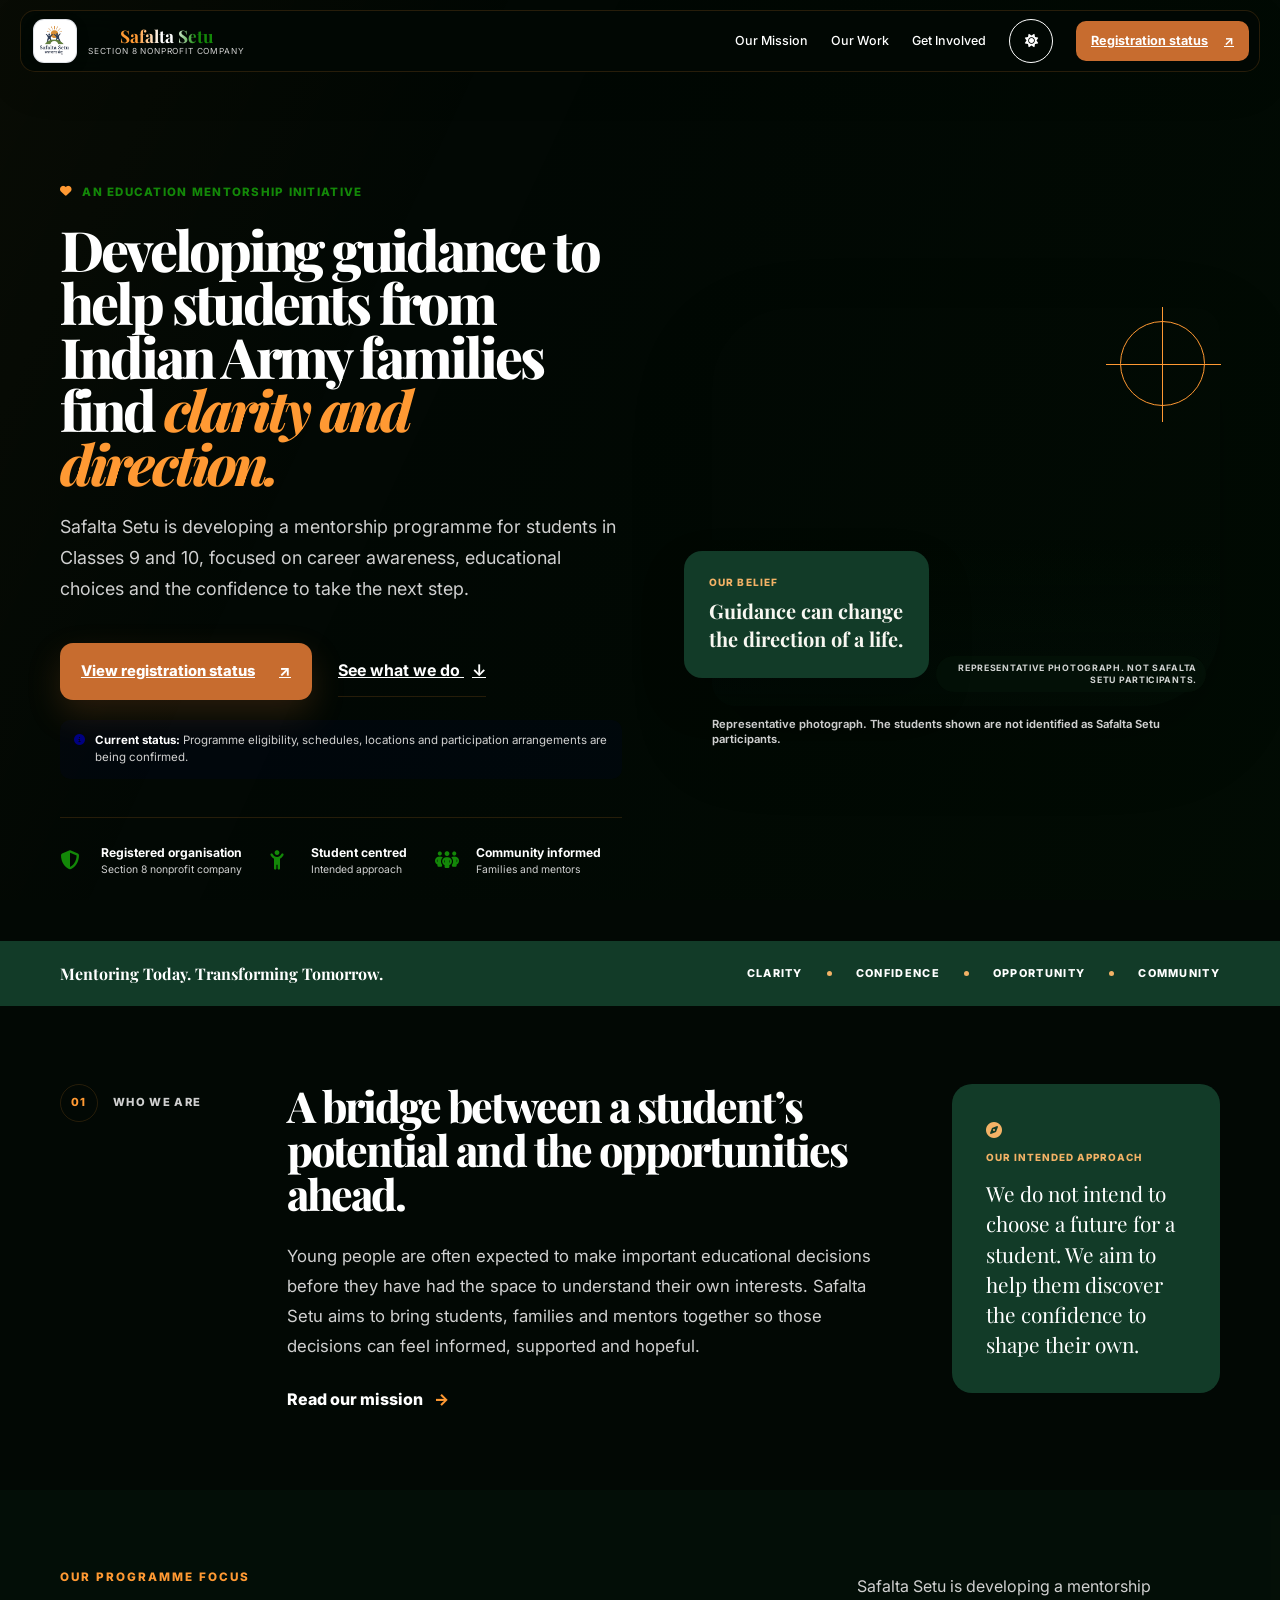
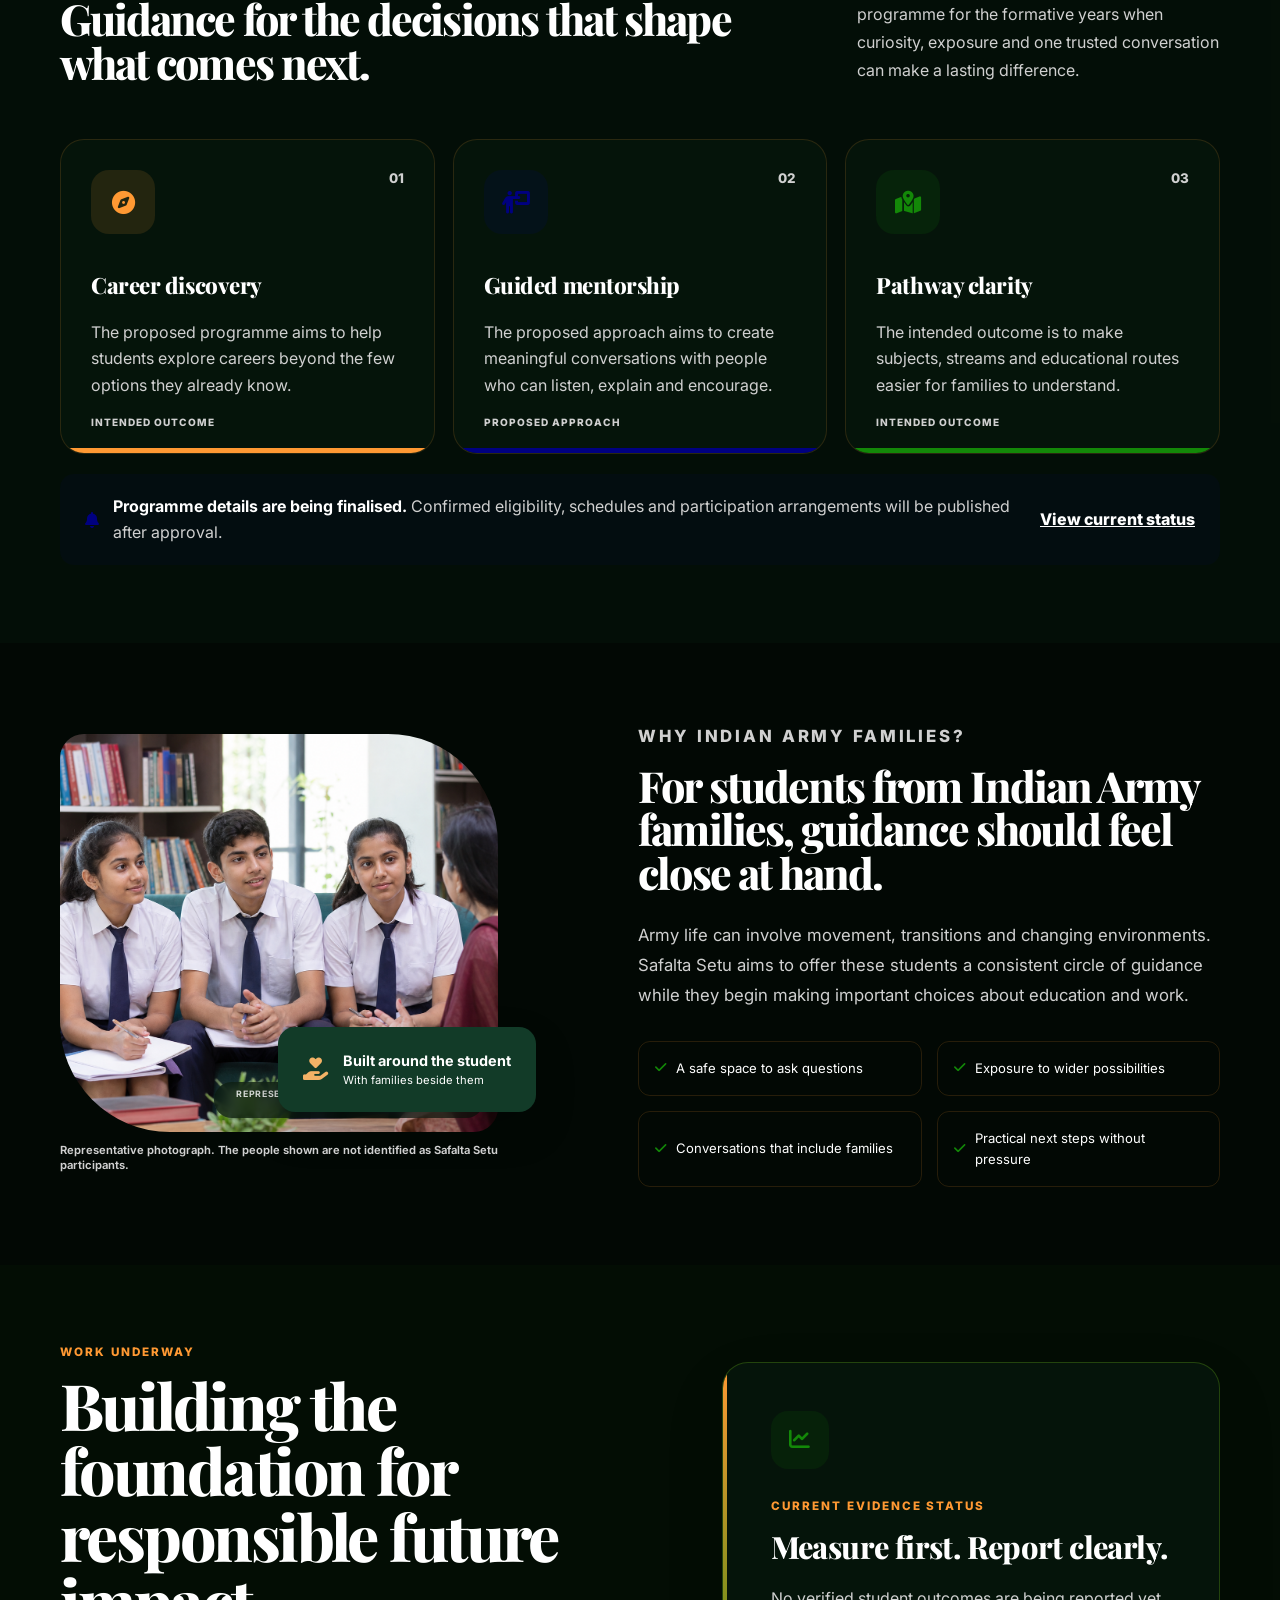
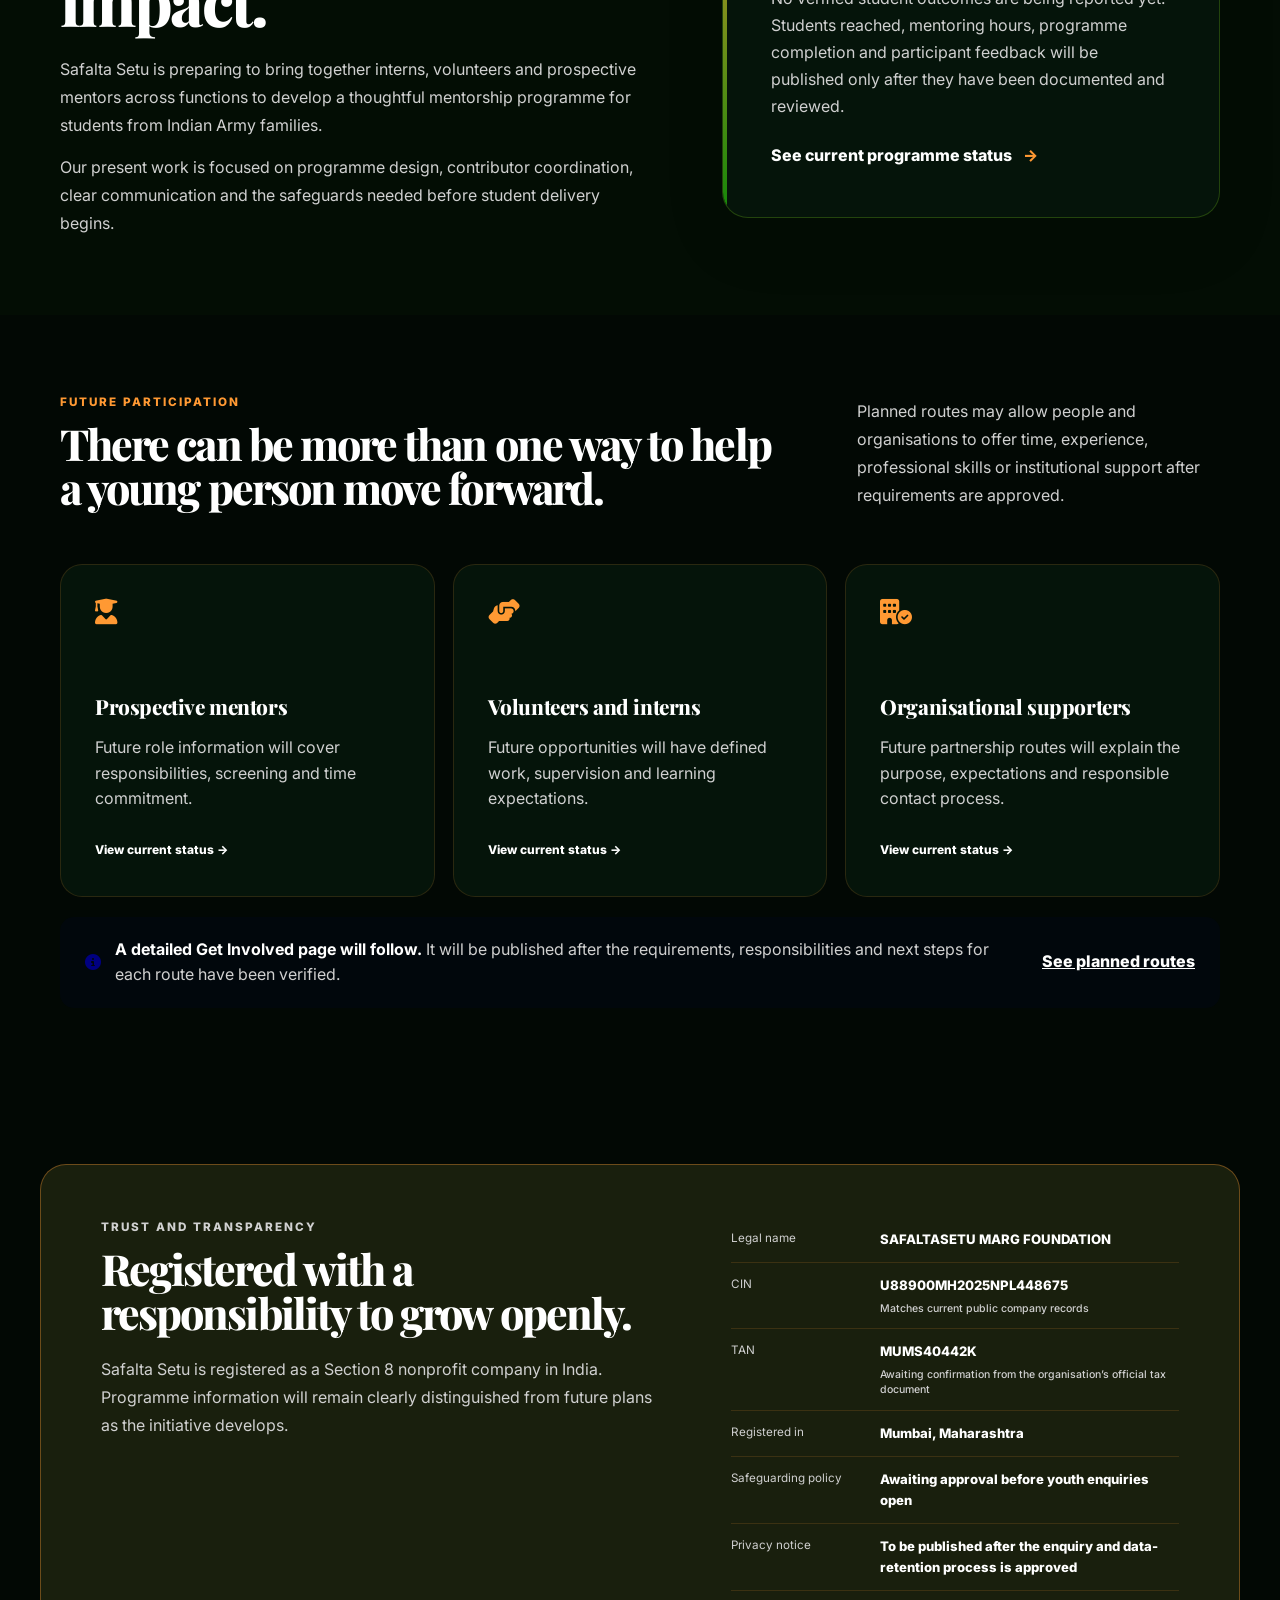
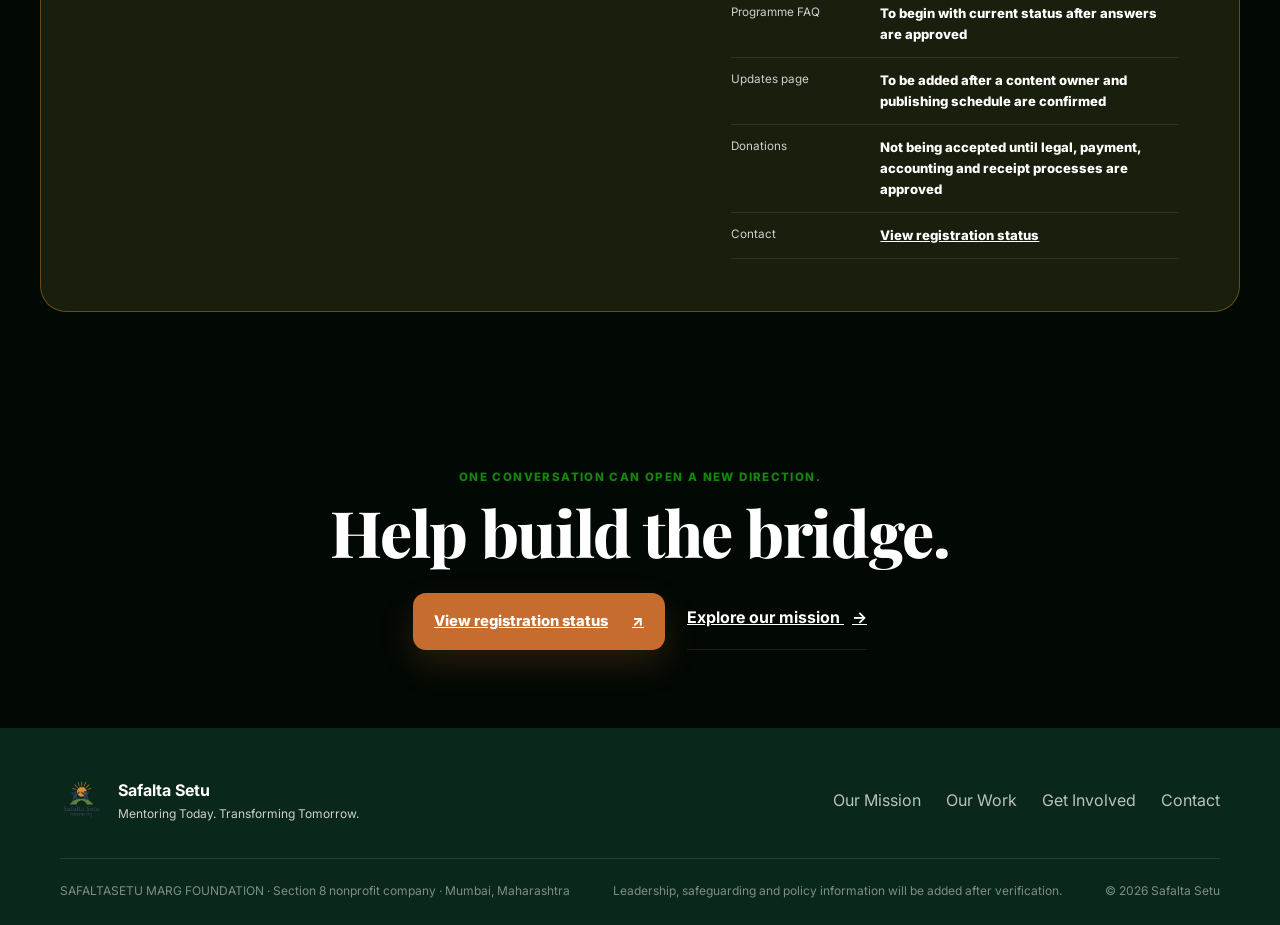
==== index.html @ 75360585 "Publish Safalta Setu website" ====
<!DOCTYPE html>
<html lang="en" data-theme="light">
<head>
    <meta charset="UTF-8">
    <meta name="viewport" content="width=device-width, initial-scale=1.0">
    <meta name="description" content="Safalta Setu is developing a mentorship programme intended to support students from Indian Army families with confidence, career awareness and direction.">
    <title>Safalta Setu | Mentoring Today. Transforming Tomorrow.</title>
    <link rel="stylesheet" href="style.css?v=mobile2">
    <link rel="stylesheet" href="https://cdnjs.cloudflare.com/ajax/libs/font-awesome/6.4.0/css/all.min.css">
</head>
<body class="ngo-home">
    <a class="skip-link" href="#main-content">Skip to content</a>
    <nav class="navbar navbar-home ngo-nav" aria-label="Primary navigation">
        <a href="index.html" class="nav-brand" aria-current="page">
            <div class="logo-container official-logo-container"><img src="logo.jpg" alt="Safalta Setu official logo" class="nav-logo-img official-logo-img"></div>
            <span class="brand-copy"><strong>Safalta Setu</strong><small>Section 8 nonprofit company</small></span>
        </a>
        <button class="mobile-menu-btn" id="mobile-menu-trigger" aria-label="Open navigation" aria-expanded="false" aria-controls="nav-menu"><i class="fas fa-bars"></i></button>
        <div class="nav-menu" id="nav-menu">
            <a href="vision.html" class="nav-link">Our Mission</a>
            <a href="#programmes" class="nav-link">Our Work</a>
            <a href="#get-involved" class="nav-link">Get Involved</a>
            <button id="theme-toggle" class="theme-switch" aria-label="Toggle Theme"><i class="fas fa-moon"></i></button>
            <a href="contact.html" class="nav-cta">Registration status <span aria-hidden="true">↗</span></a>
        </div>
    </nav>

    <main id="main-content">
        <header class="ngo-hero">
            <div class="container ngo-hero-grid">
                <div class="ngo-hero-copy reveal-group">
                    <p class="ngo-overline"><i class="fas fa-heart" aria-hidden="true"></i> An education mentorship initiative</p>
                    <h1>Developing guidance to help students from Indian Army families find <em>clarity and direction.</em></h1>
                    <p class="ngo-hero-intro">Safalta Setu is developing a mentorship programme for students in Classes 9 and 10, focused on career awareness, educational choices and the confidence to take the next step.</p>
                    <div class="hero-actions">
                        <a href="contact.html" class="btn-primary">View registration status <span aria-hidden="true">↗</span></a>
                        <a href="#programmes" class="btn-text">See what we do <span aria-hidden="true">↓</span></a>
                    </div>
                    <p class="hero-status-note"><i class="fas fa-circle-info"></i><span><strong>Current status:</strong> Programme eligibility, schedules, locations and participation arrangements are being confirmed.</span></p>
                    <div class="ngo-trust-row">
                        <span><i class="fas fa-shield-halved"></i><b>Registered organisation</b><small>Section 8 nonprofit company</small></span>
                        <span><i class="fas fa-child-reaching"></i><b>Student centred</b><small>Intended approach</small></span>
                        <span><i class="fas fa-people-group"></i><b>Community informed</b><small>Families and mentors</small></span>
                    </div>
                </div>
                <div class="ngo-hero-media reveal-scale">
                    <div class="ngo-photo ngo-photo-main" role="img" aria-label="Representative photograph of Indian secondary-school students learning together"><span class="representative-label">Representative photograph. Not Safalta Setu participants.</span></div>
                    <p class="representative-caption">Representative photograph. The students shown are not identified as Safalta Setu participants.</p>
                    <div class="ngo-photo-note"><span>Our belief</span><strong>Guidance can change the direction of a life.</strong></div>
                    <span class="ngo-photo-accent" aria-hidden="true"></span>
                </div>
            </div>
            <div class="ngo-hero-ribbon"><div class="container"><strong>Mentoring Today. Transforming Tomorrow.</strong><span>Clarity</span><i></i><span>Confidence</span><i></i><span>Opportunity</span><i></i><span>Community</span></div></div>
        </header>

        <section class="ngo-intro section">
            <div class="container ngo-intro-grid">
                <div class="ngo-section-label reveal-text"><span>01</span><p>Who we are</p></div>
                <div class="ngo-intro-copy reveal-text"><h2>A bridge between a student’s potential and the opportunities ahead.</h2><p>Young people are often expected to make important educational decisions before they have had the space to understand their own interests. Safalta Setu aims to bring students, families and mentors together so those decisions can feel informed, supported and hopeful.</p><a href="vision.html" class="ngo-arrow-link">Read our mission <span>→</span></a></div>
                <aside class="ngo-belief-card reveal-card"><i class="fas fa-compass" aria-hidden="true"></i><small>Our intended approach</small><p>We do not intend to choose a future for a student. We aim to help them discover the confidence to shape their own.</p></aside>
            </div>
        </section>

        <section class="ngo-work section" id="programmes">
            <div class="container">
                <div class="ngo-heading reveal-text"><div><p class="section-kicker">Our programme focus</p><h2>Guidance for the decisions that shape what comes next.</h2></div><p>Safalta Setu is developing a mentorship programme for the formative years when curiosity, exposure and one trusted conversation can make a lasting difference.</p></div>
                <div class="ngo-programme-grid">
                    <article class="ngo-programme-card card-saffron reveal-card"><span class="programme-icon"><i class="fas fa-compass"></i></span><small>01</small><h3>Career discovery</h3><p>The proposed programme aims to help students explore careers beyond the few options they already know.</p><span class="programme-status">Intended outcome</span></article>
                    <article class="ngo-programme-card card-blue reveal-card"><span class="programme-icon"><i class="fas fa-person-chalkboard"></i></span><small>02</small><h3>Guided mentorship</h3><p>The proposed approach aims to create meaningful conversations with people who can listen, explain and encourage.</p><span class="programme-status">Proposed approach</span></article>
                    <article class="ngo-programme-card card-green reveal-card"><span class="programme-icon"><i class="fas fa-map-location-dot"></i></span><small>03</small><h3>Pathway clarity</h3><p>The intended outcome is to make subjects, streams and educational routes easier for families to understand.</p><span class="programme-status">Intended outcome</span></article>
                </div>
                <div class="programme-clarity reveal-text"><i class="fas fa-bell"></i><p><strong>Programme details are being finalised.</strong> Confirmed eligibility, schedules and participation arrangements will be published after approval.</p><a href="vision.html#current-status">View current status</a></div>
            </div>
        </section>

        <section class="ngo-serve section">
            <div class="container ngo-serve-grid">
                <div class="ngo-serve-media reveal-scale"><div class="serve-photo" role="img" aria-label="Representative photograph of three Indian secondary-school students in Classes 9 and 10 speaking with an adult mentor"><span class="representative-label">Representative photograph. Not Safalta Setu participants.</span></div><div class="serve-caption"><i class="fas fa-hand-holding-heart"></i><span><b>Built around the student</b>With families beside them</span></div><p class="representative-caption">Representative photograph. The people shown are not identified as Safalta Setu participants.</p></div>
                <div class="ngo-serve-copy reveal-text"><p class="section-kicker">Why Indian Army families?</p><h2>For students from Indian Army families, guidance should feel close at hand.</h2><p>Army life can involve movement, transitions and changing environments. Safalta Setu aims to offer these students a consistent circle of guidance while they begin making important choices about education and work.</p><ul><li><i class="fas fa-check"></i> A safe space to ask questions</li><li><i class="fas fa-check"></i> Exposure to wider possibilities</li><li><i class="fas fa-check"></i> Conversations that include families</li><li><i class="fas fa-check"></i> Practical next steps without pressure</li></ul></div>
            </div>
        </section>

        <section class="foundation-impact section" id="work-underway">
            <div class="container foundation-impact-grid">
                <div class="foundation-impact-copy reveal-text">
                    <p class="section-kicker">Work underway</p>
                    <h2>Building the foundation for responsible future impact.</h2>
                    <p>Safalta Setu is preparing to bring together interns, volunteers and prospective mentors across functions to develop a thoughtful mentorship programme for students from Indian Army families.</p>
                    <p>Our present work is focused on programme design, contributor coordination, clear communication and the safeguards needed before student delivery begins.</p>
                </div>
                <aside class="impact-commitment reveal-card">
                    <span class="impact-commitment-icon"><i class="fas fa-chart-line" aria-hidden="true"></i></span>
                    <p class="section-kicker">Current evidence status</p>
                    <h3>Measure first. Report clearly.</h3>
                    <p>No verified student outcomes are being reported yet. Students reached, mentoring hours, programme completion and participant feedback will be published only after they have been documented and reviewed.</p>
                    <a href="vision.html#current-status" class="ngo-arrow-link">See current programme status <span>→</span></a>
                </aside>
            </div>
        </section>

        <section class="ngo-involve section" id="get-involved">
            <div class="container">
                <div class="ngo-heading reveal-text"><div><p class="section-kicker">Future participation</p><h2>There can be more than one way to help a young person move forward.</h2></div><p>Planned routes may allow people and organisations to offer time, experience, professional skills or institutional support after requirements are approved.</p></div>
                <div class="involve-grid">
                    <a href="contact.html#future-interest-routes" class="involve-card reveal-card"><i class="fas fa-user-graduate"></i><h3>Prospective mentors</h3><p>Future role information will cover responsibilities, screening and time commitment.</p><span>View current status →</span></a>
                    <a href="contact.html#future-interest-routes" class="involve-card reveal-card"><i class="fas fa-hands-helping"></i><h3>Volunteers and interns</h3><p>Future opportunities will have defined work, supervision and learning expectations.</p><span>View current status →</span></a>
                    <a href="contact.html#future-interest-routes" class="involve-card reveal-card"><i class="fas fa-building-circle-check"></i><h3>Organisational supporters</h3><p>Future partnership routes will explain the purpose, expectations and responsible contact process.</p><span>View current status →</span></a>
                </div>
                <div class="programme-clarity reveal-text"><i class="fas fa-circle-info" aria-hidden="true"></i><p><strong>A detailed Get Involved page will follow.</strong> It will be published after the requirements, responsibilities and next steps for each route have been verified.</p><a href="contact.html#future-interest-routes">See planned routes</a></div>
            </div>
        </section>

        <section class="ngo-trust section">
            <div class="container trust-panel reveal-scale">
                <div><p class="section-kicker">Trust and transparency</p><h2>Registered with a responsibility to grow openly.</h2><p>Safalta Setu is registered as a Section 8 nonprofit company in India. Programme information will remain clearly distinguished from future plans as the initiative develops.</p></div>
                <dl><div><dt>Legal name</dt><dd>SAFALTASETU MARG FOUNDATION</dd></div><div><dt>CIN</dt><dd>U88900MH2025NPL448675 <small>Matches current public company records</small></dd></div><div><dt>TAN</dt><dd>MUMS40442K <small>Awaiting confirmation from the organisation’s official tax document</small></dd></div><div><dt>Registered in</dt><dd>Mumbai, Maharashtra</dd></div><div><dt>Safeguarding policy</dt><dd>Awaiting approval before youth enquiries open</dd></div><div><dt>Privacy notice</dt><dd>To be published after the enquiry and data-retention process is approved</dd></div><div><dt>Programme FAQ</dt><dd>To begin with current status after answers are approved</dd></div><div><dt>Updates page</dt><dd>To be added after a content owner and publishing schedule are confirmed</dd></div><div><dt>Donations</dt><dd>Not being accepted until legal, payment, accounting and receipt processes are approved</dd></div><div><dt>Contact</dt><dd><a href="contact.html">View registration status</a></dd></div></dl>
            </div>
        </section>

        <section class="ngo-final-cta"><div class="container"><p>One conversation can open a new direction.</p><h2>Help build the bridge.</h2><div><a href="contact.html" class="btn-primary">View registration status <span>↗</span></a><a href="vision.html" class="btn-text">Explore our mission <span>→</span></a></div></div></section>
    </main>

    <footer class="ngo-footer"><div class="container"><div class="ngo-footer-top"><div class="footer-brand"><img src="logo.jpg" alt="Safalta Setu"><div><strong>Safalta Setu</strong><span>Mentoring Today. Transforming Tomorrow.</span></div></div><div class="footer-links"><a href="vision.html">Our Mission</a><a href="#programmes">Our Work</a><a href="#get-involved">Get Involved</a><a href="contact.html">Contact</a></div></div><div class="ngo-footer-bottom"><span>SAFALTASETU MARG FOUNDATION · Section 8 nonprofit company · Mumbai, Maharashtra</span><span>Leadership, safeguarding and policy information will be added after verification.</span><span>© 2026 Safalta Setu</span></div></div></footer>
    <script src="script.js?v=7"></script>
</body>
</html>
---- style.css ----
/* 
   SAFALTA SETU: THE PATRIOTIC ENGINE (FINAL STABLE)
   Design System: Deep Tricolor, High Visibility, No Blend Modes
*/

@import url('https://fonts.googleapis.com/css2?family=Inter:wght@400;500;600;800&family=Playfair+Display:ital,wght@0,600;0,800;1,600&display=swap');

:root {
    /* --- DARK THEME (Deep Jungle) --- */
    /* User asked for "background green colour green" - we give a Premium Deep Green/Black */
    --bg-deep: #020804;
    --bg-surface: #05140a;
    --text-main: #ffffff;
    --text-muted: #d0d0d0;
    /* Brighter for readability */

    --glass-bg: rgba(5, 20, 10, 0.85);
    --glass-border: rgba(255, 153, 51, 0.15);
    /* Saffron tint border */
    --glass-highlight: rgba(255, 255, 255, 0.1);

    /* VIBRANT INDIAN COLORS */
    --saffron-glow: #FF9933;
    --green-glow: #138808;
    --blue-chakra: #000080;
    /* Navy for box shadows/accents only, NO TEXT */

    --nav-height: 80px;
    --container-width: 1200px;
}

/* --- LIGHT MODE (Green-Cream) --- */
[data-theme="light"] {
    --bg-deep: #FDFBF7;
    /* Requested "Tinted Cream" */
    --bg-surface: #FFFFFF;
    --text-main: #0a1f0a;
    --text-muted: #405040;

    --glass-bg: rgba(255, 255, 255, 0.85);
    --glass-border: rgba(19, 136, 8, 0.15);
    --glass-highlight: rgba(255, 153, 51, 0.1);

    --saffron-glow: #CC5500;
    --green-glow: #006400;
}

* {
    box-sizing: border-box;
    margin: 0;
    padding: 0;
}

html {
    scroll-behavior: smooth;
    font-size: 16px;
}

body {
    background-color: var(--bg-deep);
    color: var(--text-main);
    font-family: 'Inter', sans-serif;
    overflow-x: hidden;
    line-height: 1.6;
    transition: background-color 0.5s ease;
}

/* --- TYPOGRAPHY (Patriotic) --- */
h1,
h2,
h3 {
    font-family: 'Playfair Display', serif;
    font-weight: 800;
    color: var(--text-main);
    letter-spacing: -0.02em;
}

/* Fix: Text Gradient showing as rectangle */
.tricolor-text {
    background: linear-gradient(90deg, var(--saffron-glow), #ffffff, var(--green-glow));
    background-clip: text;
    -webkit-background-clip: text;
    color: transparent;
    -webkit-text-fill-color: transparent;
    font-weight: 800;
    display: inline-block;
}

/* FINAL FIX: Light mode uses SOLID text to avoid "Rectangle" bugs */
[data-theme="light"] .tricolor-text {
    background: none;
    background-clip: border-box;
    -webkit-background-clip: border-box;
    -webkit-text-fill-color: initial;
    color: #000000;
    /* Crisp Black */
}

.display-text {
    font-size: clamp(3rem, 7vw, 6rem);
    line-height: 1.1;
    margin-bottom: 20px;
}

.subtitle {
    font-size: 1.25rem;
    color: var(--text-muted);
    max-width: 700px;
    margin: 0 auto 40px auto;
}

/* --- LAYOUT --- */
.container {
    max-width: var(--container-width);
    margin: 0 auto;
    padding: 0 20px;
}

.section {
    padding: 100px 0;
    position: relative;
    display: flex;
    flex-direction: column;
    justify-content: center;
    min-height: 90vh;
}

.center-text {
    text-align: center;
}

.grid {
    display: grid;
    gap: 40px;
}

/* --- NAVBAR --- */
.navbar {
    position: fixed;
    top: 0;
    width: 100%;
    height: var(--nav-height);
    background: var(--glass-bg);
    backdrop-filter: blur(20px);
    border-bottom: 1px solid var(--glass-border);
    z-index: 1000;
    display: flex;
    align-items: center;
    justify-content: space-between;
    padding: 0 40px;
}

.logo-container {
    background: #fff;
    padding: 5px 10px;
    border-radius: 4px;
    height: 50px;
    display: flex;
    align-items: center;
}

.nav-logo-img {
    height: 100%;
    width: auto;
    max-width: 150px;
    object-fit: contain;
}

.nav-menu {
    display: flex;
    gap: 30px;
    align-items: center;
}

.nav-link {
    color: var(--text-main);
    text-decoration: none;
    font-weight: 500;
    font-size: 1.1rem;
}

.nav-link:hover {
    color: var(--saffron-glow);
}

.theme-switch {
    background: none;
    border: 1px solid var(--text-main);
    color: var(--text-main);
    width: 40px;
    height: 40px;
    border-radius: 50%;
    display: grid;
    place-items: center;
    cursor: pointer;
}

/* --- STREAKS (THE FIX) --- */
/* No Blend Modes. Explicit coloring. */
.light-streak {
    position: fixed;
    /* Fixed so they stay on screen */
    width: 600px;
    height: 600px;
    border-radius: 50%;
    filter: blur(90px);
    z-index: -1;
    /* Behind content */
    opacity: 0.6;
    pointer-events: none;
}

/* Dark Mode Streaks */
.streak-saffron {
    top: -200px;
    right: -200px;
    background: var(--saffron-glow);
}

.streak-green {
    bottom: -200px;
    left: -200px;
    background: var(--green-glow);
}

/* --- CARDS & BOXES --- */
.glass-card {
    background: var(--glass-bg);
    border: 1px solid var(--glass-border);
    border-radius: 20px;
    padding: 40px;
    position: relative;
    overflow: hidden;
    transition: transform 0.3s ease, border-color 0.3s ease;
}

.glass-card:hover {
    transform: translateY(-5px);
    border-color: var(--saffron-glow);
    box-shadow: 0 10px 40px rgba(0, 0, 0, 0.2);
}

/* Partners Box Specific - NO OUTLINES */
.partner-box {
    display: flex;
    align-items: center;
    justify-content: center;
    background: rgba(255, 255, 255, 0.03);
    /* Subtle fill */
    border: none;
    /* KEY FIX */
    font-weight: 700;
    letter-spacing: 1px;
    color: var(--text-muted);
}

[data-theme="light"] .partner-box {
    background: rgba(0, 0, 0, 0.03);
    color: var(--text-main);
}

/* --- BUTTONS (Fixed: No Glow) --- */
.btn-cinema {
    background: var(--saffron-glow);
    /* Solid Saffron */
    color: #fff;
    padding: 15px 40px;
    border-radius: 50px;
    text-decoration: none;
    font-weight: 700;
    /* REMOVED GLOW per user request */
    box-shadow: none;
    transition: all 0.3s ease;
}

.btn-cinema:hover {
    filter: brightness(1.05);
    background: #FF9933;
}

.btn-ghost {
    border: 2px solid var(--text-main);
    color: var(--text-main);
    padding: 15px 40px;
    border-radius: 50px;
    text-decoration: none;
    font-weight: 700;
}

/* --- UTILS --- */
.footer-minimal {
    border-top: 1px solid var(--glass-border);
    padding: 50px 0;
    text-align: center;
    color: var(--text-muted);
    background: var(--bg-surface);
}


/* --- MOBILE RESPONSIVENESS (The Fix) --- */
@media (max-width: 768px) {
    .navbar {
        padding: 0 20px;
    }

    /* Hide Desktop Menu */
    .nav-menu {
        position: fixed;
        top: var(--nav-height);
        left: 0;
        width: 100%;
        height: 0;
        background: var(--glass-bg);
        backdrop-filter: blur(25px);
        overflow: hidden;
        flex-direction: column;
        align-items: center;
        justify-content: center;
        transition: height 0.4s cubic-bezier(0.4, 0, 0.2, 1);
        border-bottom: 1px solid var(--glass-border);
    }

    .nav-menu.active {
        height: 300px;
        /* Open Drawer Height */
    }

    /* Mobile Hamburger Icon (Visual only, JS triggers it) */
    .mobile-menu-btn {
        display: block !important;
        font-size: 1.5rem;
        color: var(--text-main);
        cursor: pointer;
    }

    /* Stack Hero Buttons */
    .hero-btn-group a {
        display: block;
        width: 100%;
        margin: 10px 0 !important;
        text-align: center;
    }

    /* Adjust Headlines */
    .display-text {
        font-size: 2.5rem;
    }
}

/* Our Mission */
.mission-page{position:relative;z-index:1;overflow:hidden}.mission-hero{min-height:92vh;padding:150px 0 90px;display:grid;align-items:center}.mission-hero-grid{display:grid;grid-template-columns:1.05fr .95fr;gap:clamp(50px,8vw,120px);align-items:center}.mission-copy h1{max-width:760px;margin:14px 0 28px;font-family:'Playfair Display',serif;font-size:clamp(3.4rem,6.7vw,7rem);line-height:.94;letter-spacing:-.055em}.mission-copy h1 em{color:var(--saffron-glow);font-weight:inherit}.mission-copy>p:not(.section-kicker){max-width:650px;color:var(--text-muted);font-size:clamp(1.05rem,1.5vw,1.25rem);line-height:1.75}.mission-compass{width:min(470px,86vw);aspect-ratio:1;position:relative;margin:auto;border-radius:50%;background:radial-gradient(circle,color-mix(in srgb,var(--saffron-glow) 13%,transparent),transparent 58%)}.compass-orbit{position:absolute;inset:9%;border:1px solid color-mix(in srgb,var(--text-main) 22%,transparent);border-radius:50%;animation:mission-spin 24s linear infinite}.compass-orbit:before,.compass-orbit:after{content:'';position:absolute;width:13px;height:13px;border-radius:50%;background:var(--saffron-glow);box-shadow:0 0 22px currentColor}.compass-orbit:before{left:8%;top:18%}.compass-orbit:after{right:8%;bottom:18%;background:var(--green-glow)}.compass-orbit.orbit-b{inset:22%;border-style:dashed;animation-direction:reverse;animation-duration:17s}.compass-core{position:absolute;inset:31%;display:flex;flex-direction:column;align-items:center;justify-content:center;border-radius:50%;text-align:center;color:var(--text-main);background:color-mix(in srgb,var(--bg-surface) 93%,transparent);border:1px solid var(--glass-border);box-shadow:0 24px 70px rgba(0,0,0,.16)}.compass-core i{margin-bottom:11px;color:var(--saffron-glow);font-size:2rem;animation:compass-pulse 2.6s ease-in-out infinite}.compass-core strong{font-size:1.1rem}.compass-core small{color:var(--text-muted)}.compass-word{position:absolute;padding:8px 13px;border:1px solid var(--glass-border);border-radius:999px;background:color-mix(in srgb,var(--bg-surface) 92%,transparent);box-shadow:0 10px 30px rgba(0,0,0,.1);font-size:.77rem;font-weight:700;letter-spacing:.08em;text-transform:uppercase}.word-potential{left:0;top:22%}.word-guidance{right:-3%;top:44%}.word-possibility{left:10%;bottom:9%}
.center-heading{max-width:800px;margin:0 auto 66px;text-align:center}.center-heading h2{margin:10px 0 18px;font-size:clamp(2.4rem,5vw,4.8rem);line-height:1.02}.center-heading>p:last-child{color:var(--text-muted);line-height:1.75}.question-grid{display:grid;grid-template-columns:repeat(3,1fr);gap:18px;margin:52px 0 26px}.question-card{position:relative;min-height:285px;padding:38px;overflow:hidden;border:1px solid var(--glass-border);border-radius:25px;background:color-mix(in srgb,var(--bg-surface) 88%,transparent);transition:transform .35s,border-color .35s}.question-card:hover{transform:translateY(-8px);border-color:color-mix(in srgb,var(--saffron-glow) 55%,transparent)}.question-card>span{position:absolute;right:25px;top:18px;color:color-mix(in srgb,var(--text-muted) 40%,transparent);font-size:3.2rem;font-weight:800}.question-card i{margin:52px 0 25px;color:var(--saffron-glow);font-size:1.7rem}.question-card h3{font-size:1.35rem;margin-bottom:10px}.question-card p{color:var(--text-muted);line-height:1.6}.mission-note{max-width:980px;margin:24px auto 0;padding:24px 28px;display:flex;gap:18px;align-items:center;color:var(--text-muted);border-left:3px solid var(--green-glow);background:color-mix(in srgb,var(--green-glow) 7%,transparent)}.mission-note i{color:var(--green-glow)}.mission-note strong{color:var(--text-main)}
.bridge-forward{background:linear-gradient(180deg,transparent,color-mix(in srgb,var(--saffron-glow) 5%,transparent),transparent)}.journey-track{position:relative;display:grid;grid-template-columns:repeat(5,1fr);gap:20px}.journey-line{position:absolute;left:8%;right:8%;top:55px;height:2px;background:linear-gradient(90deg,var(--saffron-glow),var(--green-glow));opacity:.45}.journey-step{position:relative;text-align:center}.journey-step b{display:block;margin-bottom:13px;color:var(--text-muted);font-size:.72rem;letter-spacing:.15em}.journey-step>span{width:60px;height:60px;display:grid;place-items:center;margin:0 auto 24px;border:1px solid var(--glass-border);border-radius:50%;color:var(--saffron-glow);background:var(--bg-surface);box-shadow:0 0 0 7px color-mix(in srgb,var(--bg-surface) 85%,transparent);transition:transform .3s}.journey-step:hover>span{transform:scale(1.14) rotate(7deg)}.journey-step h3{margin-bottom:8px}.journey-step p{color:var(--text-muted);font-size:.9rem;line-height:1.55}
.outcomes-layout{display:grid;grid-template-columns:.9fr 1.1fr;gap:clamp(50px,8vw,110px);align-items:center}.outcome-statement blockquote{margin:20px 0 28px;font-family:'Playfair Display',serif;font-size:clamp(2.1rem,4vw,4rem);line-height:1.08;color:var(--text-main)}.outcome-statement>p:last-child{color:var(--text-muted);line-height:1.75}.outcome-list{border-top:1px solid var(--glass-border)}.outcome-item{display:grid;grid-template-columns:55px 1fr;gap:20px;padding:25px 8px;border-bottom:1px solid var(--glass-border)}.outcome-item>span{color:var(--saffron-glow);font-size:.76rem;font-weight:800}.outcome-item h3{margin-bottom:6px}.outcome-item p{color:var(--text-muted)}
.principles-row{display:grid;grid-template-columns:repeat(5,1fr);border:1px solid var(--glass-border);border-radius:25px;overflow:hidden}.principle{min-height:230px;padding:34px 23px;border-right:1px solid var(--glass-border);transition:background .3s}.principle:last-child{border:0}.principle:hover{background:color-mix(in srgb,var(--saffron-glow) 8%,transparent)}.principle i{color:var(--green-glow);font-size:1.6rem;margin-bottom:65px}.principle h3{font-size:1rem;line-height:1.45}.audience-card{padding:clamp(35px,6vw,78px);display:flex;justify-content:space-between;gap:50px;align-items:center;border:1px solid color-mix(in srgb,var(--saffron-glow) 32%,var(--glass-border));border-radius:30px;background:linear-gradient(120deg,color-mix(in srgb,var(--saffron-glow) 10%,var(--bg-surface)),color-mix(in srgb,var(--green-glow) 7%,var(--bg-surface)))}.audience-card>div{max-width:800px}.audience-card h2{margin:10px 0 18px;font-size:clamp(2rem,4vw,3.8rem);line-height:1.05}.audience-card p:last-child{color:var(--text-muted);line-height:1.7}
.mission-footer{position:relative;z-index:2;padding:38px 0;border-top:1px solid var(--glass-border)}.mission-footer .container{display:flex;justify-content:space-between;align-items:center}.footer-brand{display:flex;align-items:center;gap:13px}.footer-brand img{width:45px;height:45px;object-fit:contain;border-radius:9px}.footer-brand div{display:flex;flex-direction:column}.footer-brand span{color:var(--text-muted);font-size:.75rem}.footer-links{display:flex;gap:25px}.footer-links a{color:var(--text-muted);text-decoration:none}.footer-links a:hover{color:var(--text-main)}
@keyframes mission-spin{to{transform:rotate(360deg)}}@keyframes compass-pulse{50%{transform:translate(4px,-4px) scale(1.1)}}
@media(max-width:980px){.mission-hero-grid,.outcomes-layout{grid-template-columns:1fr}.mission-copy{text-align:center}.mission-copy>p:not(.section-kicker){margin-inline:auto}.mission-copy .hero-actions{justify-content:center}.mission-compass{width:min(390px,82vw)}.question-grid{grid-template-columns:1fr}.question-card{min-height:230px}.journey-track{grid-template-columns:repeat(3,1fr);row-gap:45px}.journey-line{display:none}.principles-row{grid-template-columns:repeat(2,1fr)}.principle{border-bottom:1px solid var(--glass-border)}.audience-card{flex-direction:column;align-items:flex-start}}
@media(max-width:620px){.mission-hero{padding-top:110px}.mission-copy h1{font-size:clamp(3rem,15vw,4.5rem)}.journey-track{grid-template-columns:1fr}.journey-step{display:grid;grid-template-columns:50px 62px 1fr;text-align:left;align-items:center;column-gap:10px}.journey-step b,.journey-step>span{margin:0}.journey-step p{grid-column:3}.principles-row{grid-template-columns:1fr}.principle{min-height:auto}.principle i{margin-bottom:28px}.mission-footer .container{flex-direction:column;gap:25px;text-align:center}.footer-links{flex-wrap:wrap;justify-content:center}}

/* =========================================================
   2026 HOMEPAGE — THE BRIDGE FORWARD
   ========================================================= */

.skip-link {
    position: fixed;
    top: 12px;
    left: 12px;
    z-index: 9999;
    padding: 12px 18px;
    color: #fff;
    background: #142d23;
    border-radius: 999px;
    transform: translateY(-160%);
    transition: transform .2s ease;
}

.skip-link:focus { transform: translateY(0); }

.site-atmosphere {
    position: absolute;
    inset: 0 0 auto;
    height: 900px;
    overflow: hidden;
    pointer-events: none;
    z-index: 0;
}

.orb {
    position: absolute;
    width: 36rem;
    height: 36rem;
    border-radius: 50%;
    filter: blur(90px);
    opacity: .13;
}

.orb-saffron { top: -24rem; right: 1%; background: #e89a50; }
.orb-green { top: 12rem; left: -28rem; background: #5e9a62; }
.orb-saffron { animation: atmosphere-drift-one 11s ease-in-out infinite alternate; }
.orb-green { animation: atmosphere-drift-two 14s ease-in-out infinite alternate; }

.bridge-line {
    position: absolute;
    right: -10%;
    width: 62%;
    height: 310px;
    border: 1px solid rgba(232, 154, 80, .12);
    border-color: rgba(232, 154, 80, .12) transparent transparent;
    border-radius: 50%;
    transform: rotate(-13deg);
}

.bridge-line-one { top: 150px; }
.bridge-line-two { top: 205px; right: -7%; }
.bridge-line-one { animation: line-drift 9s ease-in-out infinite alternate; }
.bridge-line-two { animation: line-drift 12s -4s ease-in-out infinite alternate-reverse; }

.navbar-home {
    max-width: 1320px;
    margin: 18px auto 0;
    width: calc(100% - 40px);
    height: 74px;
    padding: 0 14px 0 18px;
    background: color-mix(in srgb, var(--bg-surface) 76%, transparent);
    border: 1px solid var(--glass-border);
    border-radius: 18px;
    box-shadow: 0 12px 45px rgba(0, 0, 0, .09);
    backdrop-filter: blur(22px);
}

.navbar-home .nav-brand { gap: 11px; }
.navbar-home .logo-container { width: 48px; height: 48px; border-radius: 12px; }
.navbar-home .nav-logo-img { width: 48px; height: 48px; object-fit: cover; }

.brand-copy { display: grid; line-height: 1.05; }
.brand-copy strong { font-family: 'Playfair Display', serif; font-size: 1.08rem; }
.brand-copy small { color: var(--text-muted); font-size: .58rem; letter-spacing: .13em; text-transform: uppercase; margin-top: 5px; }

.nav-cta {
    display: inline-flex;
    align-items: center;
    gap: 16px;
    padding: 13px 18px;
    border-radius: 12px;
    color: #fff;
    background: #c76c2f;
    font-weight: 700;
    font-size: .88rem;
    transition: transform .2s ease, background .2s ease;
}

.nav-cta:hover { transform: translateY(-2px); background: #d77837; }

.home-hero {
    position: relative;
    min-height: calc(100vh - 92px);
    display: grid;
    align-items: center;
    padding: 88px 0 96px;
    overflow: hidden;
}

.hero-layout {
    display: grid;
    grid-template-columns: minmax(0, 1.08fr) minmax(420px, .92fr);
    gap: clamp(40px, 8vw, 120px);
    align-items: center;
    position: relative;
    z-index: 2;
}

.eyebrow,
.section-kicker {
    color: var(--saffron-glow);
    text-transform: uppercase;
    letter-spacing: .17em;
    font-size: .73rem;
    font-weight: 800;
}

.eyebrow { display: flex; align-items: center; gap: 12px; margin-bottom: 28px; }
.eyebrow span { width: 28px; height: 1px; background: currentColor; }

.hero-copy h1 {
    max-width: 760px;
    font-family: 'Playfair Display', serif;
    font-size: clamp(3.45rem, 6vw, 6.7rem);
    line-height: .96;
    letter-spacing: -.055em;
    font-weight: 600;
    color: var(--text-main);
}

.hero-copy h1 em {
    color: var(--saffron-glow);
    font-weight: 600;
    text-decoration: underline;
    text-decoration-color: color-mix(in srgb, var(--green-glow) 55%, transparent);
    text-decoration-thickness: .08em;
    text-underline-offset: .12em;
}

.hero-intro {
    max-width: 660px;
    margin: 30px 0 0;
    color: var(--text-muted);
    font-size: clamp(1rem, 1.5vw, 1.17rem);
    line-height: 1.75;
}

.hero-actions { display: flex; gap: 26px; align-items: center; margin-top: 38px; }

.btn-primary {
    display: inline-flex;
    align-items: center;
    justify-content: center;
    gap: 24px;
    padding: 17px 21px;
    color: #fff;
    background: #c76c2f;
    border-radius: 13px;
    font-size: .92rem;
    font-weight: 800;
    box-shadow: 0 14px 34px rgba(199, 108, 47, .2);
    transition: transform .2s ease, box-shadow .2s ease;
}

.btn-primary:hover { transform: translateY(-3px); box-shadow: 0 18px 40px rgba(199, 108, 47, .28); }

.btn-text { color: var(--text-main); font-weight: 700; padding: 12px 0; border-bottom: 1px solid var(--glass-border); }
.btn-text span { margin-left: 8px; }

.trust-line { display: flex; align-items: center; gap: 13px; margin-top: 34px; color: var(--text-muted); }
.trust-line p { font-size: .76rem; line-height: 1.45; }
.trust-line strong { color: var(--text-main); }
.trust-mark { width: 34px; height: 34px; display: grid; place-items: center; border: 1px solid var(--glass-border); border-radius: 50%; color: var(--green-glow); }

.hero-visual {
    position: relative;
    aspect-ratio: .88;
    max-height: 650px;
    min-height: 520px;
    border-radius: 46% 46% 30px 30px;
    background:
        linear-gradient(155deg, rgba(232, 154, 80, .08), transparent 43%),
        linear-gradient(to bottom, color-mix(in srgb, var(--bg-surface) 72%, transparent), color-mix(in srgb, var(--green-glow) 10%, var(--bg-surface)));
    border: 1px solid var(--glass-border);
    overflow: hidden;
    box-shadow: 0 28px 90px rgba(0, 0, 0, .13);
}

.hero-visual::before {
    content: '';
    position: absolute;
    inset: 10%;
    border: 1px solid var(--glass-border);
    border-radius: 50%;
    opacity: .75;
}

.future-orbit { position: absolute; width: 64%; aspect-ratio: 1; top: 16%; left: 18%; border-radius: 50%; border: 1px dashed color-mix(in srgb, var(--saffron-glow) 35%, transparent); animation: orbit-breathe 5s ease-in-out infinite; }
.orbit-copy { position: absolute; top: 11%; left: 50%; transform: translateX(-50%); width: max-content; color: var(--text-muted); font-size: .64rem; letter-spacing: .13em; text-transform: uppercase; }
.sun-core { position: absolute; width: 24%; aspect-ratio: 1; left: 38%; top: 37%; display: grid; place-items: center; border-radius: 50%; color: #fff; background: linear-gradient(145deg, #e6a15b, #bd6027); box-shadow: 0 0 70px rgba(232, 154, 80, .35); }

.bridge-graphic { position: absolute; left: 8%; right: 8%; bottom: 17%; height: 35%; }
.bridge-deck { position: absolute; left: 0; right: 0; top: 38%; height: 8px; border-radius: 8px; background: linear-gradient(90deg, #486444, #8aa066); }
.bridge-arch { position: absolute; left: 12%; right: 12%; top: 38%; height: 58%; border: 7px solid #667e50; border-color: #667e50 transparent transparent; border-radius: 50%; transform: rotate(180deg); }
.bridge-person { position: absolute; top: 20%; width: 14px; height: 36px; border-radius: 9px 9px 4px 4px; background: #23352e; }
.bridge-person::before { content: ''; position: absolute; width: 13px; height: 13px; top: -14px; border-radius: 50%; background: #d99c63; }
.bridge-person::after { content: ''; position: absolute; left: -9px; top: 5px; width: 32px; height: 5px; border-radius: 5px; background: #23352e; transform: rotate(-12deg); }
.person-one { left: 32%; }
.person-two { right: 28%; transform: scale(.82); }

.visual-label { position: absolute; z-index: 2; display: flex; align-items: center; gap: 10px; padding: 10px 14px; color: var(--text-muted); background: color-mix(in srgb, var(--bg-surface) 86%, transparent); border: 1px solid var(--glass-border); border-radius: 999px; font-size: .72rem; backdrop-filter: blur(12px); }
.visual-label span { display: grid; place-items: center; width: 25px; height: 25px; border-radius: 50%; background: color-mix(in srgb, var(--saffron-glow) 15%, transparent); color: var(--saffron-glow); font-weight: 800; }
.visual-label-top { top: 8%; left: 8%; }
.visual-label-bottom { right: 7%; bottom: 8%; }

.scroll-cue { position: absolute; z-index: 3; bottom: 22px; left: 50%; transform: translateX(-50%); display: flex; align-items: center; gap: 16px; color: var(--text-muted); font-size: .67rem; letter-spacing: .15em; text-transform: uppercase; }

.path-selector { padding: 112px 0; background: color-mix(in srgb, var(--bg-surface) 72%, var(--bg-deep)); border-top: 1px solid var(--glass-border); border-bottom: 1px solid var(--glass-border); position: relative; z-index: 2; }
.split-heading { display: grid; grid-template-columns: 1fr 1fr; align-items: end; gap: 80px; margin-bottom: 52px; text-align: left; }
.split-heading h2 { margin-top: 10px; font-family: 'Playfair Display', serif; font-size: clamp(2.5rem, 5vw, 4.6rem); letter-spacing: -.04em; }
.split-heading > p { max-width: 510px; color: var(--text-muted); line-height: 1.75; }
.path-grid { display: grid; grid-template-columns: repeat(3, 1fr); gap: 16px; }
.path-card { min-height: 330px; display: flex; flex-direction: column; padding: 27px; border: 1px solid var(--glass-border); border-radius: 18px; color: var(--text-main); background: var(--bg-surface); transition: transform .25s ease, border-color .25s ease, box-shadow .25s ease; }
.path-card:hover { transform: translateY(-7px); border-color: color-mix(in srgb, var(--saffron-glow) 35%, var(--glass-border)); box-shadow: 0 20px 55px rgba(0,0,0,.1); }
.path-card-featured { background: linear-gradient(150deg, color-mix(in srgb, var(--saffron-glow) 13%, var(--bg-surface)), var(--bg-surface) 58%); }
.path-card:nth-child(2) { background: linear-gradient(150deg, color-mix(in srgb, #d5a063 11%, var(--bg-surface)), var(--bg-surface) 58%); }
.path-card:nth-child(3) { background: linear-gradient(150deg, color-mix(in srgb, var(--green-glow) 12%, var(--bg-surface)), var(--bg-surface) 58%); }
.path-number { color: var(--text-muted); font-size: .7rem; letter-spacing: .15em; }
.path-icon { width: 45px; height: 45px; display: grid; place-items: center; margin: 38px 0 27px; color: var(--saffron-glow); border: 1px solid var(--glass-border); border-radius: 50%; }
.path-card h3 { font-family: 'Playfair Display', serif; font-size: 1.8rem; }
.path-card p { margin-top: 10px; color: var(--text-muted); font-size: .9rem; line-height: 1.6; }
.path-link { display: flex; justify-content: space-between; align-items: center; margin-top: auto; padding-top: 24px; border-top: 1px solid var(--glass-border); font-size: .82rem; font-weight: 700; }

.legacy-section { position: relative; z-index: 2; }

@keyframes orbit-breathe {
    0%, 100% { transform: scale(1); opacity: .72; }
    50% { transform: scale(1.035); opacity: 1; }
}

@media (prefers-reduced-motion: reduce) {
    *, *::before, *::after { scroll-behavior: auto !important; animation-duration: .01ms !important; animation-iteration-count: 1 !important; transition-duration: .01ms !important; }
}

@media (max-width: 980px) {
    .navbar-home { width: calc(100% - 24px); margin-top: 12px; }
    .navbar-home .nav-menu { top: 82px; right: 0; left: auto; width: min(340px, calc(100vw - 24px)); }
    .navbar-home .nav-cta { width: 100%; justify-content: space-between; }
    .hero-layout { grid-template-columns: 1fr; }
    .home-hero { padding-top: 90px; }
    .hero-copy { max-width: 780px; }
    .hero-visual { width: min(600px, 100%); justify-self: center; }
    .split-heading { grid-template-columns: 1fr; gap: 18px; }
}

@media (max-width: 720px) {
    .navbar-home { height: 66px; padding-left: 10px; }
    .navbar-home .logo-container, .navbar-home .nav-logo-img { width: 43px; height: 43px; }
    .brand-copy strong { font-size: .95rem; }
    .brand-copy small { font-size: .5rem; }
    .home-hero { min-height: auto; padding: 76px 0 85px; }
    .hero-copy h1 { font-size: clamp(3rem, 14vw, 4.8rem); }
    .hero-actions { align-items: stretch; flex-direction: column; gap: 8px; }
    .btn-primary { justify-content: space-between; }
    .btn-text { text-align: center; border: 0; }
    .hero-visual { min-height: 440px; border-radius: 42% 42% 24px 24px; }
    .scroll-cue { display: none; }
    .path-selector { padding: 80px 0; }
    .path-grid { grid-template-columns: 1fr; }
    .path-card { min-height: 285px; }
}

/* Mission page visual refinements */
.mission-why{padding-top:85px}.why-intro{display:grid;grid-template-columns:1.05fr .65fr .8fr;gap:clamp(28px,5vw,75px);align-items:center;margin-bottom:34px}.why-title h2{margin-top:10px;font-family:'Playfair Display',serif;font-size:clamp(2.8rem,5vw,5rem);line-height:.96;letter-spacing:-.045em}.why-title h2 span{font-size:.55em;letter-spacing:.02em;text-transform:uppercase}.why-title h2 em{color:var(--saffron-glow);font-weight:inherit}.why-copy{color:var(--text-muted);line-height:1.75}.why-visual{text-align:center}.why-rings{width:190px;aspect-ratio:1;position:relative;display:grid;place-items:center;margin:auto;border:1px solid color-mix(in srgb,var(--saffron-glow) 32%,transparent);border-radius:50%;background:radial-gradient(circle,color-mix(in srgb,var(--green-glow) 13%,transparent),transparent 68%)}.why-rings:before,.why-rings:after{content:'';position:absolute;border:1px dashed color-mix(in srgb,var(--text-main) 20%,transparent);border-radius:50%;animation:mission-spin 20s linear infinite}.why-rings:before{inset:18px}.why-rings:after{inset:43px;animation-direction:reverse;animation-duration:12s}.why-rings>i{z-index:1;color:var(--green-glow);font-size:2.4rem}.why-dot{position:absolute;width:10px;height:10px;border-radius:50%;background:var(--saffron-glow);box-shadow:0 0 14px currentColor}.dot-one{left:15%;top:24%}.dot-two{right:8%;top:47%;background:var(--green-glow)}.dot-three{left:45%;bottom:-5px}.why-visual p{margin-top:15px;color:var(--text-muted);font-size:.72rem;letter-spacing:.06em;text-transform:uppercase}.why-visual b{color:var(--saffron-glow);padding:0 4px}
.question-card:before{content:'';position:absolute;inset:0;background:linear-gradient(140deg,color-mix(in srgb,var(--saffron-glow) 16%,transparent),transparent 55%);opacity:0;transition:opacity .35s}.question-card:nth-child(2):before{background:linear-gradient(140deg,color-mix(in srgb,var(--green-glow) 17%,transparent),transparent 55%)}.question-card:nth-child(3):before{background:linear-gradient(140deg,color-mix(in srgb,var(--blue-chakra) 18%,transparent),transparent 55%)}.question-card:hover:before{opacity:1}.question-card>*{position:relative;z-index:1}.question-card:nth-child(2):hover{border-color:color-mix(in srgb,var(--green-glow) 60%,transparent)}.question-card:nth-child(3):hover{border-color:color-mix(in srgb,var(--blue-chakra) 60%,transparent)}
.journey-step{padding:17px 10px;border-radius:18px;transition:background .3s,color .3s,transform .3s}.journey-step:hover{transform:translateY(-7px);background:color-mix(in srgb,var(--saffron-glow) 12%,transparent)}.journey-step:nth-of-type(even):hover{background:color-mix(in srgb,var(--green-glow) 12%,transparent)}.journey-step:hover>span{color:var(--bg-surface);background:var(--saffron-glow);border-color:var(--saffron-glow);box-shadow:0 10px 35px color-mix(in srgb,var(--saffron-glow) 35%,transparent)}.journey-step:nth-of-type(even):hover>span{background:var(--green-glow);border-color:var(--green-glow)}
.outcome-list{display:grid;grid-template-columns:1fr 1fr;gap:15px;border:0}.outcome-item{display:block;min-height:220px;padding:24px;border:1px solid var(--glass-border);border-radius:22px;background:color-mix(in srgb,var(--bg-surface) 86%,transparent);transition:transform .3s,border-color .3s,background .3s}.outcome-item:hover{transform:translateY(-7px) rotate(-.5deg);border-color:color-mix(in srgb,var(--saffron-glow) 55%,transparent);background:color-mix(in srgb,var(--saffron-glow) 10%,var(--bg-surface))}.outcome-item:nth-child(even):hover{border-color:color-mix(in srgb,var(--green-glow) 55%,transparent);background:color-mix(in srgb,var(--green-glow) 9%,var(--bg-surface))}.outcome-item>span{width:52px;height:52px;display:grid;place-items:center;margin-bottom:27px;border-radius:16px;color:var(--saffron-glow);font-size:1.25rem;background:color-mix(in srgb,var(--saffron-glow) 12%,transparent)}.outcome-item:nth-child(even)>span{color:var(--green-glow);background:color-mix(in srgb,var(--green-glow) 12%,transparent)}.outcome-item small{float:right;color:var(--text-muted);font-weight:800;letter-spacing:.1em}.outcome-item h3{font-size:1.1rem}.outcome-item p{font-size:.9rem;line-height:1.55}
.mission-audience{position:relative;overflow:hidden}.audience-sparks{position:absolute;inset:0;pointer-events:none}.audience-sparks i{position:absolute;width:130px;height:1px;background:linear-gradient(90deg,transparent,var(--saffron-glow),transparent);opacity:.55;transform:rotate(-28deg);animation:spark-drift 7s linear infinite}.audience-sparks i:after{content:'';position:absolute;right:36%;top:-2px;width:5px;height:5px;border-radius:50%;background:var(--saffron-glow);box-shadow:0 0 14px currentColor}.audience-sparks i:nth-child(1){left:4%;top:20%}.audience-sparks i:nth-child(2){left:24%;bottom:12%;animation-delay:-2s}.audience-sparks i:nth-child(3){right:16%;top:9%;animation-delay:-4s}.audience-sparks i:nth-child(4){right:2%;bottom:20%;animation-delay:-6s}.audience-sparks i:nth-child(5){left:48%;top:5%;animation-delay:-3s}.audience-card{position:relative;z-index:1}.audience-card:after{content:'✦';position:absolute;right:6%;top:12%;color:var(--saffron-glow);font-size:1.4rem;animation:twinkle 1.8s ease-in-out infinite}@keyframes spark-drift{0%{transform:translate(-90px,70px) rotate(-28deg);opacity:0}25%,70%{opacity:.55}100%{transform:translate(160px,-100px) rotate(-28deg);opacity:0}}@keyframes twinkle{50%{transform:scale(.45) rotate(45deg);opacity:.35}}
@media(max-width:980px){.why-intro{grid-template-columns:1fr 1fr}.why-copy{grid-column:1/-1;max-width:700px}.outcome-list{grid-template-columns:1fr 1fr}}
@media(max-width:620px){.why-intro{grid-template-columns:1fr;text-align:center}.why-copy{grid-column:auto}.why-rings{width:155px}.outcome-list{grid-template-columns:1fr}.outcome-item{min-height:190px}.audience-card:after{display:none}}

/* Base Mobile Menu Button (Hidden on Desktop) */
.mobile-menu-btn {
    display: none;
}


/* --- ADVANCED ANIMATIONS ("THE SQUADRON" - REALISTIC) --- */

/* Base Jet Class - IMPROVED SHAPE */
.jet {
    position: fixed;
    width: 0;
    height: 0;
    /* Main Delta Wing Body */
    border-left: 25px solid transparent;
    border-right: 25px solid transparent;
    border-bottom: 80px solid var(--text-muted);

    z-index: 50;
    opacity: 0.8;
    filter: drop-shadow(0 0 5px rgba(0, 0, 0, 0.5));
}

.jet::after {
    /* Tail Fin */
    content: '';
    position: absolute;
    top: 75px;
    left: -8px;
    width: 16px;
    height: 20px;
    background: var(--text-muted);
    clip-path: polygon(50% 0%, 0% 100%, 100% 100%);
}

.jet-1 {
    top: 20%;
    left: -100px;
    /* LINEAR ease for constant speed */
    animation: squadronFly 4s linear forwards;
    transform: rotate(90deg) scale(0.8);
    animation-delay: 0.2s;
}

.jet-2 {
    top: 15%;
    left: -150px;
    animation: squadronFly 4s linear forwards;
    transform: rotate(90deg) scale(0.6);
    opacity: 0.5;
    animation-delay: 0.4s;
}

.jet-3 {
    top: 25%;
    left: -150px;
    animation: squadronFly 4s linear forwards;
    transform: rotate(90deg) scale(0.6);
    opacity: 0.5;
    animation-delay: 0.6s;
}

@keyframes squadronFly {
    0% {
        left: -150px;
        transform: rotate(90deg) scale(var(--scale, 1));
    }

    100% {
        left: 120vw;
        transform: rotate(90deg) scale(var(--scale, 1));
    }
}




/* --- NAVAL FLEET (REALISTIC SHAPES) --- */
.navy-fleet-container {
    position: absolute;
    bottom: 10px;
    right: 0;
    width: 100%;
    height: 100px;
    z-index: 1;
    overflow: hidden;
    pointer-events: none;
}

/* 1. AIRCRAFT CARRIER (The Big One) */
.carrier {
    position: absolute;
    bottom: 10px;
    right: -300px;
    width: 280px;
    height: 50px;
    background: var(--text-muted);
    opacity: 0.2;
    z-index: 2;
    animation: fleetSail 20s linear infinite;
    /* Hull Shape */
    clip-path: polygon(5% 100%, 100% 100%, 95% 40%, 0% 40%);
}

.carrier::before {
    /* Flight Deck / Tower */
    content: '';
    position: absolute;
    right: 40px;
    bottom: 30px;
    /* Tower position */
    width: 40px;
    height: 25px;
    background: var(--text-muted);
    clip-path: polygon(20% 0, 80% 0, 100% 100%, 0% 100%);
}

.carrier::after {
    /* Runway details (Subtle) */
    content: '';
    position: absolute;
    top: 22px;
    left: 10px;
    width: 200px;
    height: 2px;
    background: rgba(255, 255, 255, 0.1);
}

/* 2. DESTROYER (Escorts) */
.destroyer {
    position: absolute;
    bottom: 5px;
    width: 120px;
    height: 35px;
    background: var(--text-muted);
    opacity: 0.15;
    z-index: 1;
    /* Sharp Hull with Radar Tower */
    clip-path: polygon(20% 100%, 90% 100%, 100% 30%, 40% 30%, 35% 0%, 25% 30%, 0% 30%);
}

.destroyer-1 {
    right: -450px;
    /* Behind Carrier */
    animation: fleetSail 20s linear infinite;
    animation-delay: 0.2s;
    /* Slight offset parallax */
}

.destroyer-2 {
    right: -150px;
    /* In front of Carrier */
    transform: scale(0.8);
    animation: fleetSail 20s linear infinite;
    animation-delay: -2s;
}

@keyframes fleetSail {
    0% {
        transform: translateX(0);
    }

    100% {
        transform: translateX(-120vw);
    }

    /* Move Left across screen */
}

/* ANIMATION CLASSES */
.reveal-text {
    opacity: 1;
    transform: none;
}

/* Simplified for stability for now */

/* =========================================================
   MOTION & GRAPHIC REFINEMENT
   ========================================================= */

.navbar-home .nav-brand {
    min-width: 190px;
    justify-content: flex-start;
}

.navbar-home .logo-container {
    display: grid;
    place-items: center;
    padding: 4px;
    overflow: hidden;
    background: #fff;
}

.navbar-home .nav-logo-img {
    width: 100%;
    height: 100%;
    object-fit: cover;
    object-position: 50% 18%;
    border-radius: 8px;
    transform: scale(1.72) translateY(-7%);
}

[data-theme="dark"] .navbar-home .nav-brand strong {
    color: #f6efe4;
}

[data-theme="dark"] .hero-visual {
    background:
        radial-gradient(circle at 50% 35%, rgba(226, 142, 66, .13), transparent 35%),
        linear-gradient(155deg, #0d251b, #06130e 68%);
    border-color: rgba(239, 190, 130, .2);
}

[data-theme="dark"] .hero-visual::before,
[data-theme="dark"] .future-orbit {
    border-color: rgba(238, 175, 103, .35);
}

[data-theme="dark"] .bridge-deck { background: linear-gradient(90deg, #728b59, #a5b875); }
[data-theme="dark"] .bridge-arch { border-top-color: #829c62; }
[data-theme="dark"] .bridge-person,
[data-theme="dark"] .bridge-person::after { background: #f1e7d7; }
[data-theme="dark"] .bridge-person::before { background: #e8a362; }

.future-orbit {
    animation: orbit-spin 18s linear infinite;
    box-shadow: inset 0 0 45px rgba(232, 154, 80, .06), 0 0 55px rgba(232, 154, 80, .08);
}

.future-orbit::before,
.future-orbit::after {
    content: '';
    position: absolute;
    inset: 11%;
    border: 1px solid rgba(119, 155, 91, .22);
    border-radius: 50%;
}

.future-orbit::after { inset: 23%; border-style: dashed; animation: reverse-spin 11s linear infinite; }

.orbit-copy {
    position: absolute;
    z-index: 3;
    padding: 6px 10px;
    color: var(--text-main);
    background: color-mix(in srgb, var(--bg-surface) 88%, transparent);
    border: 1px solid var(--glass-border);
    border-radius: 999px;
    font-size: .59rem;
    font-weight: 700;
    letter-spacing: .12em;
    text-transform: uppercase;
    white-space: nowrap;
    backdrop-filter: blur(9px);
    animation: label-counter-spin 18s linear infinite;
}

.orbit-copy-one { top: -2%; left: 50%; transform: translateX(-50%); }
.orbit-copy-two { top: 51%; left: 87%; }
.orbit-copy-three { top: 87%; left: 11%; }

.sun-core { animation: core-pulse 2.8s ease-in-out infinite; }

.idea-ball {
    position: absolute;
    z-index: 4;
    width: 12px;
    height: 12px;
    border-radius: 50%;
    opacity: 0;
    border: 2px solid rgba(255,255,255,.86);
    box-shadow: 0 0 0 3px color-mix(in srgb, currentColor 18%, transparent), 0 0 24px currentColor;
}

.idea-ball-exchange {
    left: calc(34% + 12px);
    top: 15%;
    color: #f0a24e;
    background: currentColor;
    animation: idea-exchange 5.2s cubic-bezier(.45, 0, .55, 1) infinite;
}

.bridge-person::after { transform-origin: 0 50%; animation: passing-arm 1.6s ease-in-out infinite alternate; }
.person-two::after { transform-origin: 100% 50%; animation-delay: .8s; }

.reveal-group > * {
    opacity: 0;
    transform: translateY(20px);
    animation: hero-copy-in .65s cubic-bezier(.2,.8,.2,1) forwards;
}

.reveal-group > *:nth-child(2) { animation-delay: .1s; }
.reveal-group > *:nth-child(3) { animation-delay: .2s; }
.reveal-group > *:nth-child(4) { animation-delay: .3s; }
.reveal-group > *:nth-child(5) { animation-delay: .4s; }
.reveal-scale { animation: visual-arrive .9s .15s cubic-bezier(.2,.8,.2,1) both; }

.path-card {
    position: relative;
    overflow: hidden;
    transform-style: preserve-3d;
    will-change: transform;
}

.path-card::before {
    content: '';
    position: absolute;
    inset: -1px;
    pointer-events: none;
    background: radial-gradient(320px circle at var(--pointer-x, 50%) var(--pointer-y, 50%), rgba(232,154,80,.16), transparent 42%);
    opacity: 0;
    transition: opacity .25s ease;
}

.path-card:nth-child(2)::before {
    background: radial-gradient(320px circle at var(--pointer-x, 50%) var(--pointer-y, 50%), rgba(215,170,112,.17), transparent 42%);
}

.path-card:nth-child(3)::before {
    background: radial-gradient(320px circle at var(--pointer-x, 50%) var(--pointer-y, 50%), rgba(83,145,70,.18), transparent 42%);
}

.path-card::after {
    content: '';
    position: absolute;
    width: 60%;
    height: 2px;
    left: -70%;
    bottom: 0;
    background: linear-gradient(90deg, transparent, var(--saffron-glow), transparent);
    transition: left .65s ease;
}

.path-card:hover::before { opacity: 1; }
.path-card:hover::after { left: 110%; }
.path-card > * { position: relative; z-index: 2; transform: translateZ(24px); }

.legacy-section {
    overflow: hidden;
    background:
        linear-gradient(90deg, transparent 49.9%, var(--glass-border) 50%, transparent 50.1%),
        color-mix(in srgb, var(--bg-deep) 94%, var(--bg-surface));
}

.legacy-heading {
    display: grid;
    grid-template-columns: 1.1fr .9fr;
    gap: 70px;
    align-items: end;
    margin-bottom: 80px;
}

.legacy-heading h2 {
    margin-top: 8px;
    font-family: 'Playfair Display', serif;
    font-size: clamp(3.4rem, 7vw, 7.3rem);
    line-height: .9;
    letter-spacing: -.055em;
}

.legacy-heading h2 em { color: var(--saffron-glow); font-weight: 600; }
.legacy-heading > p { max-width: 470px; color: var(--text-muted); line-height: 1.75; }

.legacy-track { display: grid; grid-template-columns: 1fr 90px 1fr; gap: 28px; align-items: center; position: relative; }
.legacy-story { position: relative; min-height: 370px; padding: 36px; border: 1px solid var(--glass-border); border-radius: 24px; background: color-mix(in srgb, var(--bg-surface) 88%, transparent); box-shadow: 0 24px 65px rgba(0,0,0,.09); overflow: hidden; }
.legacy-story::before { content: ''; position: absolute; width: 220px; height: 220px; right: -80px; top: -100px; border-radius: 50%; background: currentColor; opacity: .06; }
.legacy-story-saffron { color: var(--saffron-glow); }
.legacy-story-green { color: var(--green-glow); transform: translateY(55px); }

[data-theme="dark"] .legacy-story {
    background: linear-gradient(145deg, rgba(24, 48, 36, .96), rgba(7, 22, 15, .98));
    border-color: rgba(241, 204, 157, .23);
    box-shadow: 0 28px 75px rgba(0, 0, 0, .38), inset 0 1px 0 rgba(255,255,255,.055);
}

[data-theme="dark"] .legacy-story-saffron { border-top-color: rgba(232,154,80,.58); }
[data-theme="dark"] .legacy-story-green { border-top-color: rgba(105,166,83,.58); }

.legacy-story::after {
    content: '';
    position: absolute;
    top: 0;
    bottom: 0;
    left: -75%;
    width: 42%;
    pointer-events: none;
    background: linear-gradient(105deg, transparent, rgba(255,255,255,.075), transparent);
    transform: skewX(-18deg);
}

.legacy-story:hover::after { animation: legacy-shimmer 1.1s ease forwards; }
.legacy-story:hover .legacy-medal { animation: medal-turn .8s ease; }
.legacy-year { position: absolute; top: 22px; right: 26px; color: var(--text-muted); font-size: .68rem; letter-spacing: .2em; }
.legacy-medal { width: 62px; height: 62px; display: grid; place-items: center; border: 1px solid currentColor; border-radius: 50%; font-size: 1.2rem; box-shadow: 0 0 0 9px color-mix(in srgb, currentColor 8%, transparent); }
.legacy-content { margin-top: 48px; color: var(--text-main); }
.legacy-operation { color: currentColor; font-size: .67rem; font-weight: 800; letter-spacing: .1em; text-transform: uppercase; }
.legacy-content h3 { margin-top: 9px; font-family: 'Playfair Display', serif; font-size: 2rem; }
.legacy-content blockquote { margin: 28px 0 12px; font-family: 'Playfair Display', serif; font-size: 1.2rem; font-style: italic; }
.legacy-content > p:last-child { color: var(--text-muted); font-size: .88rem; line-height: 1.7; }
.legacy-connector { position: relative; height: 2px; background: linear-gradient(90deg, var(--saffron-glow), var(--green-glow)); }
.legacy-connector span { position: absolute; width: 16px; height: 16px; top: -7px; left: 0; border-radius: 50%; background: var(--saffron-glow); box-shadow: 0 0 20px var(--saffron-glow); animation: connector-travel 3s ease-in-out infinite alternate; }

.legacy-radar { position: absolute; width: 480px; height: 480px; left: -270px; bottom: -220px; border: 1px solid var(--glass-border); border-radius: 50%; }
.legacy-radar span { position: absolute; inset: 16%; border: 1px solid var(--glass-border); border-radius: 50%; }
.legacy-radar span:nth-child(2) { inset: 32%; }
.legacy-radar span:nth-child(3) { inset: 48%; background: var(--green-glow); opacity: .13; }

.pathway-section { position: relative; overflow: hidden; padding-top: 140px; padding-bottom: 150px; }
.pathway-title { margin-top: 12px; font-size: clamp(3.5rem, 7vw, 7rem) !important; }
.pathway-intro { max-width: 620px; margin: 20px auto 0; color: var(--text-muted); line-height: 1.75; }
.pathway-grid { position: relative; display: grid; grid-template-columns: repeat(4, 1fr); gap: 18px; margin-top: 80px; }
.pathway-grid::before { content: ''; position: absolute; z-index: 0; left: 7%; right: 7%; top: 48px; height: 1px; background: linear-gradient(90deg, var(--saffron-glow), var(--text-muted), var(--green-glow)); opacity: .45; }
.pathway-card { position: relative; z-index: 1; min-height: 320px; padding: 26px !important; text-align: left; border-radius: 90px 90px 22px 22px !important; background: color-mix(in srgb, var(--bg-surface) 87%, transparent) !important; }
.pathway-card:nth-child(even) { transform: translateY(38px); }
.pathway-card .pathway-index { color: var(--text-muted); font-size: .65rem; letter-spacing: .18em; }
.pathway-dot { position: absolute; width: 11px; height: 11px; top: 43px; right: 34px; border-radius: 50%; background: var(--saffron-glow); box-shadow: 0 0 0 8px color-mix(in srgb, var(--saffron-glow) 10%, transparent); }
.pathway-card:nth-child(3) .pathway-dot,
.pathway-card:nth-child(4) .pathway-dot { background: var(--green-glow); box-shadow: 0 0 0 8px color-mix(in srgb, var(--green-glow) 10%, transparent); }
.pathway-card > i { display: grid; place-items: center; width: 70px; height: 70px; margin: 58px 0 28px; border-radius: 50%; color: var(--saffron-glow); background: color-mix(in srgb, var(--saffron-glow) 9%, transparent); font-size: 1.3rem; }
.pathway-card:hover > i { animation: pathway-icon-float 1.15s ease-in-out infinite alternate; }
.pathway-card:nth-child(3) > i,
.pathway-card:nth-child(4) > i { color: var(--green-glow); background: color-mix(in srgb, var(--green-glow) 9%, transparent); }
.pathway-card h3 { font-family: 'Playfair Display', serif; font-size: 1.55rem; }
.pathway-card p { margin-top: 10px; color: var(--text-muted); font-size: .83rem; line-height: 1.6; }

.pathway-beam { position: absolute; width: 480px; height: 1px; top: 48%; background: linear-gradient(90deg, transparent, var(--saffron-glow), transparent); opacity: .25; animation: beam-float 8s ease-in-out infinite alternate; }
.pathway-beam-left { left: -160px; transform: rotate(32deg); }
.pathway-beam-right { right: -160px; transform: rotate(-32deg); animation-delay: -4s; }

.reveal-text,
.path-card,
.legacy-story,
.pathway-card {
    opacity: 0;
    transform: translateY(34px);
    transition: opacity .7s ease, transform .7s cubic-bezier(.2,.8,.2,1), box-shadow .25s ease, border-color .25s ease;
}

.reveal-text.visible,
.path-card.visible,
.legacy-story.visible,
.pathway-card.visible {
    opacity: 1;
    transform: translateY(0);
}

.legacy-story-green.visible,
.pathway-card:nth-child(even).visible { transform: translateY(38px); }

@keyframes orbit-spin { to { transform: rotate(360deg); } }
@keyframes reverse-spin { to { transform: rotate(-360deg); } }
@keyframes label-counter-spin { to { rotate: -360deg; } }
@keyframes core-pulse { 50% { transform: scale(1.1); box-shadow: 0 0 95px rgba(232,154,80,.48); } }
@keyframes idea-exchange {
    0%, 8% { opacity: 1; color: #f0a24e; transform: translate(0, 0) scale(1); }
    16% { transform: translate(38px, -34px) scale(1.1); }
    34% { color: #f0a24e; transform: translate(142px, -82px) scale(1.15); }
    46%, 54% { opacity: 1; color: #78ad61; transform: translate(274px, 0) scale(1); }
    66% { transform: translate(230px, -38px) scale(1.1); }
    84% { color: #78ad61; transform: translate(132px, -82px) scale(1.15); }
    94%, 100% { opacity: 1; color: #f0a24e; transform: translate(0, 0) scale(1); }
}
@keyframes passing-arm { to { transform: rotate(-28deg); } }
@keyframes hero-copy-in { to { opacity: 1; transform: translateY(0); } }
@keyframes visual-arrive { from { opacity: 0; transform: translateX(35px) scale(.96); } to { opacity: 1; transform: none; } }
@keyframes connector-travel { to { left: calc(100% - 16px); background: var(--green-glow); box-shadow: 0 0 20px var(--green-glow); } }
@keyframes beam-float { to { transform: translateY(-70px) rotate(17deg); } }
@keyframes legacy-shimmer { to { left: 135%; } }
@keyframes medal-turn { 50% { transform: rotate(14deg) scale(1.08); } }
@keyframes atmosphere-drift-one { to { transform: translate(-55px, 38px) scale(1.08); } }
@keyframes atmosphere-drift-two { to { transform: translate(70px, -42px) scale(.92); } }
@keyframes line-drift { to { translate: -60px 42px; rotate: 2deg; opacity: .55; } }
@keyframes pathway-icon-float { to { transform: translateY(-8px) rotate(4deg); box-shadow: 0 12px 24px rgba(0,0,0,.12); } }

@media (max-width: 980px) {
    .legacy-track { grid-template-columns: 1fr; }
    .legacy-connector { width: 2px; height: 70px; margin: 0 auto; background: linear-gradient(var(--saffron-glow), var(--green-glow)); }
    .legacy-connector span { left: -7px; top: 0; animation-name: connector-travel-mobile; }
    .legacy-story-green.visible { transform: none; }
    .pathway-grid { grid-template-columns: repeat(2, 1fr); }
    .pathway-grid::before { display: none; }
}

@media (max-width: 720px) {
    .navbar-home .nav-brand { min-width: 0; }
    .legacy-heading { grid-template-columns: 1fr; gap: 20px; margin-bottom: 50px; }
    .legacy-story { min-height: 340px; padding: 28px; }
    .pathway-grid { grid-template-columns: 1fr; }
    .pathway-card:nth-child(even).visible { transform: none; }
    .pathway-card { border-radius: 22px 72px 22px 22px !important; min-height: 280px; }
    .orbit-copy { font-size: .5rem; }
    .orbit-copy-two { left: 78%; }
.idea-ball-exchange { display: none; }
}

/* NGO-led homepage */
.ngo-home{background:var(--bg-deep)}.ngo-home:before{content:'';position:fixed;inset:0;z-index:-2;background:linear-gradient(115deg,color-mix(in srgb,var(--saffron-glow) 3%,transparent),transparent 32%,color-mix(in srgb,var(--green-glow) 3%,transparent));pointer-events:none}.ngo-nav{background:color-mix(in srgb,var(--bg-deep) 91%,transparent);border-bottom:1px solid var(--glass-border)}.ngo-nav .brand-copy{display:flex;flex-direction:column}.ngo-nav .brand-copy small{margin-top:1px;color:var(--text-muted);font-size:.58rem;letter-spacing:.1em;text-transform:uppercase}.ngo-hero{padding:132px 0 0;overflow:hidden}.ngo-hero-grid{min-height:700px;display:grid;grid-template-columns:1.05fr .95fr;gap:clamp(50px,7vw,105px);align-items:center;padding-bottom:80px}.ngo-overline{display:inline-flex;align-items:center;gap:9px;margin-bottom:22px;color:var(--green-glow);font-size:.72rem;font-weight:800;letter-spacing:.11em;text-transform:uppercase}.ngo-overline i{color:var(--saffron-glow)}.ngo-hero-copy h1{max-width:850px;font-family:'Playfair Display',serif;font-size:clamp(3.5rem,6.5vw,6.8rem);line-height:.94;letter-spacing:-.055em}.ngo-hero-copy h1 em{color:var(--saffron-glow);font-weight:inherit}.ngo-hero-intro{max-width:710px;margin:28px 0 30px;color:var(--text-muted);font-size:clamp(1.05rem,1.4vw,1.2rem);line-height:1.72}.ngo-trust-row{display:flex;gap:28px;margin-top:38px;padding-top:25px;border-top:1px solid var(--glass-border)}.ngo-trust-row span{display:grid;grid-template-columns:32px auto;column-gap:9px;align-items:center}.ngo-trust-row i{grid-row:1/3;color:var(--green-glow);font-size:1.2rem}.ngo-trust-row b{font-size:.76rem}.ngo-trust-row small{color:var(--text-muted);font-size:.65rem}.ngo-hero-media{position:relative;min-height:580px}.ngo-photo{position:absolute;background-position:center;background-size:cover}.ngo-photo-main{inset:0 8% 9% 0;border-radius:120px 24px 120px 24px;background-image:linear-gradient(180deg,transparent 55%,rgba(3,15,8,.4)),url('https://images.unsplash.com/photo-1509062522246-3755977927d7?auto=format&fit=crop&w=1100&q=85');box-shadow:0 30px 80px rgba(0,0,0,.22)}.ngo-photo-small{width:42%;height:34%;right:0;bottom:0;border:7px solid var(--bg-deep);border-radius:18px 60px 18px 60px;background-image:url('https://images.unsplash.com/photo-1577896851231-70ef18881754?auto=format&fit=crop&w=700&q=85')}.ngo-photo-note{position:absolute;left:-42px;bottom:42px;width:245px;padding:23px 25px;border-radius:18px;color:#f8f7f1;background:#123b28;box-shadow:0 20px 45px rgba(0,0,0,.2)}.ngo-photo-note span{display:block;margin-bottom:8px;color:#f3b266;font-size:.63rem;font-weight:800;letter-spacing:.12em;text-transform:uppercase}.ngo-photo-note strong{font-family:'Playfair Display',serif;font-size:1.25rem;line-height:1.25}.ngo-photo-accent{position:absolute;right:3%;top:3%;width:85px;height:85px;border:1px solid var(--saffron-glow);border-radius:50%}.ngo-photo-accent:before,.ngo-photo-accent:after{content:'';position:absolute;background:var(--saffron-glow)}.ngo-photo-accent:before{left:50%;top:-15px;width:1px;height:115px}.ngo-photo-accent:after{left:-15px;top:50%;width:115px;height:1px}.ngo-hero-ribbon{padding:20px 0;color:#fff;background:#123b28}.ngo-hero-ribbon .container{display:flex;gap:24px;align-items:center;justify-content:center;flex-wrap:wrap}.ngo-hero-ribbon strong{margin-right:auto;font-family:'Playfair Display',serif}.ngo-hero-ribbon span{font-size:.68rem;font-weight:800;letter-spacing:.12em;text-transform:uppercase}.ngo-hero-ribbon i{width:5px;height:5px;border-radius:50%;background:#f3b266}
.ngo-section-label{display:flex;gap:15px;align-items:center;color:var(--text-muted);font-size:.7rem;font-weight:800;letter-spacing:.12em;text-transform:uppercase}.ngo-section-label span{width:38px;height:38px;display:grid;place-items:center;border:1px solid var(--glass-border);border-radius:50%;color:var(--saffron-glow)}.ngo-intro-grid{display:grid;grid-template-columns:.35fr 1.15fr .5fr;gap:clamp(35px,6vw,90px);align-items:start}.ngo-intro-copy h2,.ngo-heading h2,.ngo-serve-copy h2,.trust-panel h2{font-family:'Playfair Display',serif;font-size:clamp(2.5rem,4.5vw,4.8rem);line-height:1.02;letter-spacing:-.045em}.ngo-intro-copy>p{max-width:750px;margin:25px 0;color:var(--text-muted);font-size:1.05rem;line-height:1.8}.ngo-arrow-link{color:var(--text-main);font-weight:800;text-decoration:none}.ngo-arrow-link span{display:inline-block;margin-left:8px;color:var(--saffron-glow);transition:transform .25s}.ngo-arrow-link:hover span{transform:translateX(7px)}.ngo-belief-card{padding:34px;border-radius:20px;background:#123b28;color:#fff;transform:rotate(1.5deg)}.ngo-belief-card i{margin-bottom:28px;color:#f3b266}.ngo-belief-card p{font-family:'Playfair Display',serif;font-size:1.3rem;line-height:1.45}
.ngo-work{background:color-mix(in srgb,var(--bg-surface) 64%,transparent)}.ngo-heading{display:grid;grid-template-columns:1.2fr .6fr;gap:70px;align-items:end;margin-bottom:55px}.ngo-heading h2{max-width:800px;margin-top:10px}.ngo-heading>p{color:var(--text-muted);line-height:1.75}.ngo-programme-grid{display:grid;grid-template-columns:repeat(3,1fr);gap:18px}.ngo-programme-card{position:relative;min-height:390px;padding:36px;border:1px solid var(--glass-border);border-radius:24px;background:var(--bg-surface);overflow:hidden;transition:transform .3s,border-color .3s}.ngo-programme-card:hover{transform:translateY(-8px)}.ngo-programme-card:after{content:'';position:absolute;left:0;right:0;bottom:0;height:5px;background:var(--saffron-glow)}.ngo-programme-card.card-blue:after{background:var(--blue-chakra)}.ngo-programme-card.card-green:after{background:var(--green-glow)}.programme-icon{width:64px;height:64px;display:grid;place-items:center;margin-bottom:65px;border-radius:18px;color:var(--saffron-glow);font-size:1.45rem;background:color-mix(in srgb,var(--saffron-glow) 12%,transparent)}.card-blue .programme-icon{color:var(--blue-chakra);background:color-mix(in srgb,var(--blue-chakra) 12%,transparent)}.card-green .programme-icon{color:var(--green-glow);background:color-mix(in srgb,var(--green-glow) 12%,transparent)}.ngo-programme-card>small{position:absolute;right:30px;top:28px;color:var(--text-muted);font-weight:800}.ngo-programme-card h3{margin-bottom:15px;font-size:1.4rem}.ngo-programme-card p{color:var(--text-muted);line-height:1.65}.programme-status{position:absolute;left:36px;bottom:28px;color:var(--text-muted);font-size:.63rem;font-weight:800;letter-spacing:.1em;text-transform:uppercase}.programme-clarity{display:flex;gap:14px;align-items:center;margin-top:20px;padding:20px 25px;border-radius:14px;background:color-mix(in srgb,var(--blue-chakra) 7%,transparent);color:var(--text-muted)}.programme-clarity i{color:var(--blue-chakra)}.programme-clarity p{flex:1}.programme-clarity strong{color:var(--text-main)}.programme-clarity a{color:var(--text-main);font-weight:800}
.ngo-serve-grid{display:grid;grid-template-columns:.9fr 1.1fr;gap:clamp(55px,8vw,110px);align-items:center}.ngo-serve-media{position:relative;min-height:580px}.serve-photo{position:absolute;inset:0 8% 0 0;border-radius:24px 110px 24px 110px;background:url('https://images.unsplash.com/photo-1529390079861-591de354faf5?auto=format&fit=crop&w=1100&q=85') center/cover}.serve-caption{position:absolute;right:0;bottom:45px;display:flex;gap:15px;align-items:center;padding:22px 25px;border-radius:17px;color:#fff;background:#123b28;box-shadow:0 18px 40px rgba(0,0,0,.2)}.serve-caption i{color:#f3b266;font-size:1.4rem}.serve-caption span{display:flex;flex-direction:column;font-size:.7rem}.serve-caption b{font-size:.9rem}.ngo-serve-copy h2{margin:12px 0 25px}.ngo-serve-copy>p{color:var(--text-muted);font-size:1.05rem;line-height:1.8}.ngo-serve-copy ul{display:grid;grid-template-columns:1fr 1fr;gap:15px;margin-top:30px;padding:0;list-style:none}.ngo-serve-copy li{display:flex;gap:10px;align-items:center;padding:16px;border:1px solid var(--glass-border);border-radius:12px;font-size:.82rem}.ngo-serve-copy li i{color:var(--green-glow)}
.ngo-change{background:#123b28;color:#fff}.ngo-change .ngo-section-label{color:rgba(255,255,255,.62)}.change-journey{display:grid;grid-template-columns:1fr .25fr 1fr;gap:25px;align-items:center;margin-top:50px}.change-before,.change-after{min-height:280px;padding:38px;border:1px solid rgba(255,255,255,.16);border-radius:24px;background:rgba(255,255,255,.06)}.change-after{background:rgba(239,177,104,.12);border-color:rgba(239,177,104,.3)}.change-before small,.change-after small{display:block;margin-bottom:28px;color:rgba(255,255,255,.58);font-size:.65rem;font-weight:800;letter-spacing:.1em;text-transform:uppercase}.change-before strong,.change-after strong{display:block;min-height:95px;font-family:'Playfair Display',serif;font-size:clamp(1.8rem,3vw,3rem);line-height:1.12}.change-before div,.change-after div{display:flex;gap:8px;flex-wrap:wrap}.change-before div span,.change-after div span{padding:7px 10px;border:1px solid rgba(255,255,255,.17);border-radius:99px;font-size:.65rem}.change-bridge{text-align:center}.change-bridge span{width:65px;height:65px;display:grid;place-items:center;margin:0 auto 10px;border-radius:50%;color:#123b28;background:#f3b266}.change-bridge b{font-size:.65rem;letter-spacing:.1em;text-transform:uppercase}
.involve-grid{display:grid;grid-template-columns:repeat(3,1fr);gap:18px}.involve-card{min-height:300px;padding:34px;border:1px solid var(--glass-border);border-radius:22px;color:var(--text-main);text-decoration:none;background:var(--bg-surface);transition:transform .3s,background .3s}.involve-card:hover{transform:translateY(-8px);background:color-mix(in srgb,var(--green-glow) 8%,var(--bg-surface))}.involve-card i{margin-bottom:65px;color:var(--saffron-glow);font-size:1.6rem}.involve-card h3{font-size:1.3rem}.involve-card p{margin:12px 0 24px;color:var(--text-muted);line-height:1.6}.involve-card span{font-size:.75rem;font-weight:800}.trust-panel{display:grid;grid-template-columns:1fr .8fr;gap:70px;padding:clamp(40px,6vw,75px);border-radius:26px;background:color-mix(in srgb,var(--saffron-glow) 8%,var(--bg-surface));border:1px solid color-mix(in srgb,var(--saffron-glow) 25%,var(--glass-border))}.trust-panel h2{margin:10px 0 20px}.trust-panel p{color:var(--text-muted);line-height:1.75}.trust-panel dl{margin:0}.trust-panel dl div{display:grid;grid-template-columns:.45fr 1fr;gap:15px;padding:15px 0;border-bottom:1px solid var(--glass-border)}.trust-panel dt{color:var(--text-muted);font-size:.73rem}.trust-panel dd{margin:0;font-size:.82rem;font-weight:800}.ngo-final-cta{padding:90px 0;text-align:center}.ngo-final-cta p{color:var(--green-glow);font-size:.72rem;font-weight:800;letter-spacing:.12em;text-transform:uppercase}.ngo-final-cta h2{max-width:900px;margin:15px auto 30px;font-family:'Playfair Display',serif;font-size:clamp(3rem,6vw,6.4rem);line-height:.96}.ngo-final-cta>div>div{display:flex;justify-content:center;gap:22px}.ngo-footer{padding:50px 0 25px;color:#fff;background:#09271a}.ngo-footer-top,.ngo-footer-bottom{display:flex;justify-content:space-between;align-items:center}.ngo-footer .footer-links a{color:rgba(255,255,255,.72)}.ngo-footer-bottom{margin-top:35px;padding-top:22px;border-top:1px solid rgba(255,255,255,.12);color:rgba(255,255,255,.48);font-size:.67rem}
@media(max-width:1050px){.ngo-hero-grid,.ngo-intro-grid,.ngo-serve-grid{grid-template-columns:1fr}.ngo-hero-media{min-height:520px;max-width:680px;width:100%;margin:auto}.ngo-intro-grid{gap:32px}.ngo-belief-card{max-width:520px}.ngo-heading,.trust-panel{grid-template-columns:1fr;gap:25px}.ngo-programme-grid,.involve-grid{grid-template-columns:1fr 1fr}.change-journey{grid-template-columns:1fr}.change-bridge{transform:rotate(90deg);margin:10px}.ngo-trust-row{justify-content:center}.ngo-hero-copy{text-align:center}.ngo-hero-intro{margin-inline:auto}.ngo-hero-copy .hero-actions{justify-content:center}}
@media(max-width:700px){.ngo-hero{padding-top:100px}.ngo-hero-grid{min-height:auto}.ngo-hero-copy h1{font-size:clamp(3.1rem,14vw,4.7rem)}.ngo-hero-media{min-height:440px}.ngo-photo-note{left:12px;bottom:18px}.ngo-photo-small{display:none}.ngo-trust-row{display:grid;grid-template-columns:1fr;gap:15px;text-align:left}.ngo-programme-grid,.involve-grid{grid-template-columns:1fr}.programme-clarity{align-items:flex-start;flex-wrap:wrap}.programme-clarity p{min-width:80%}.ngo-serve-media{min-height:440px}.ngo-serve-copy ul{grid-template-columns:1fr}.trust-panel dl div{grid-template-columns:1fr}.ngo-final-cta>div>div,.ngo-footer-top,.ngo-footer-bottom{flex-direction:column;gap:20px}.ngo-footer-top,.ngo-footer-bottom{text-align:center}.ngo-hero-ribbon strong{width:100%;margin:0;text-align:center}}

/* NGO homepage credibility and usability corrections */
.ngo-home .section{min-height:auto;display:block;padding:95px 0}.ngo-home .reveal-text,.ngo-home .reveal-card,.ngo-home .reveal-scale{opacity:1;transform:none}.ngo-nav .nav-brand{min-width:215px}.ngo-nav .brand-copy strong{line-height:1.05}.ngo-hero-grid{min-height:640px;padding-bottom:62px}.ngo-hero-copy h1{font-size:clamp(3.3rem,5.6vw,5.8rem)}.ngo-hero-media{min-height:520px}.ngo-photo-main{inset:0;border-radius:80px 24px 80px 24px}.representative-label{position:absolute;right:14px;bottom:14px;padding:6px 9px;border-radius:999px;color:rgba(255,255,255,.82);background:rgba(5,20,10,.68);backdrop-filter:blur(6px);font-size:.55rem;font-weight:700;letter-spacing:.08em;text-transform:uppercase}.ngo-photo-note{left:-28px;bottom:30px}.ngo-heading h2,.ngo-intro-copy h2,.ngo-serve-copy h2,.trust-panel h2{font-size:clamp(2.35rem,3.8vw,4rem)}.ngo-programme-card{min-height:350px}.programme-icon{margin-bottom:48px}.ngo-serve-media{min-height:500px}.ngo-final-cta{padding:78px 0}.ngo-final-cta h2{font-size:clamp(3rem,5vw,5.2rem)}
@media(max-width:1050px){.ngo-home .section{padding:82px 0}.ngo-hero-grid{padding-bottom:55px}.ngo-hero-media{min-height:460px}.ngo-photo-note{left:14px}.ngo-intro-grid{grid-template-columns:.25fr 1fr}.ngo-belief-card{grid-column:2;max-width:620px}.ngo-serve-media{min-height:450px}}
@media(max-width:700px){.ngo-nav{height:58px;padding-inline:12px}.ngo-nav .nav-brand{min-width:0;gap:7px}.ngo-nav .official-logo-container{width:36px;height:36px}.ngo-nav .brand-copy strong{font-size:.82rem;white-space:nowrap}.ngo-nav .brand-copy small{display:none}.ngo-nav .mobile-menu-btn{position:static;width:38px;height:38px;margin-left:auto;display:grid;place-items:center;border:1px solid var(--glass-border);border-radius:9px;background:var(--bg-surface)}.ngo-home .section{padding:68px 0}.ngo-hero{padding-top:82px}.ngo-hero-grid{gap:34px;padding-bottom:38px}.ngo-hero-copy h1{font-size:clamp(2.75rem,12vw,3.35rem);line-height:.98}.ngo-overline{max-width:280px;justify-content:center;margin-bottom:16px;line-height:1.5}.ngo-hero-intro{margin:22px 0;font-size:.98rem}.ngo-hero-copy .hero-actions{flex-direction:column;align-items:stretch}.ngo-hero-copy .hero-actions a{width:100%;justify-content:center;text-align:center}.ngo-trust-row{grid-template-columns:1fr 1fr;margin-top:25px;padding-top:20px;gap:14px}.ngo-trust-row span:last-child{grid-column:1/-1;max-width:180px;margin:auto}.ngo-hero-media{min-height:330px}.ngo-photo-main{border-radius:55px 18px 55px 18px}.ngo-photo-note{left:10px;bottom:12px;width:210px;padding:18px}.ngo-photo-note strong{font-size:1.05rem}.ngo-photo-accent{width:55px;height:55px}.ngo-hero-ribbon{display:none}.ngo-intro-grid{grid-template-columns:1fr;gap:28px}.ngo-belief-card{grid-column:auto;max-width:none;transform:none}.ngo-heading{margin-bottom:35px}.ngo-heading h2,.ngo-intro-copy h2,.ngo-serve-copy h2,.trust-panel h2{font-size:clamp(2.25rem,10vw,3rem)}.ngo-programme-card{min-height:310px}.programme-icon{margin-bottom:38px}.ngo-serve-media{min-height:330px}.serve-photo{inset:0;border-radius:18px 60px 18px 60px}.serve-caption{right:10px;bottom:12px;padding:16px 18px}.trust-panel{padding:32px 24px}.ngo-final-cta{padding:62px 0}.ngo-final-cta h2{font-size:clamp(2.8rem,13vw,4rem)}}

.ngo-nav .nav-brand{text-decoration:none}.ngo-nav .brand-copy{display:flex!important;flex-direction:column!important;align-items:flex-start;gap:2px;line-height:1}.ngo-nav .brand-copy small{display:block;line-height:1;font-size:.52rem}.ngo-hero{padding-top:105px}.ngo-hero-grid{min-height:575px}.ngo-hero-copy h1{font-size:clamp(3.15rem,4.8vw,4.9rem)}.ngo-hero-intro{margin:22px 0 25px}.ngo-hero-media{min-height:470px}
@media(max-width:700px){.ngo-nav .brand-copy small{display:none}.ngo-hero{padding-top:78px}.ngo-hero-grid{min-height:auto}.ngo-hero-copy h1{font-size:clamp(2.65rem,11.4vw,3.15rem)}.ngo-hero-media{min-height:310px}}

/* Indian representative imagery */
.ngo-photo-main{background-image:linear-gradient(180deg,transparent 55%,rgba(3,15,8,.38)),url('https://images.pexels.com/photos/18012463/pexels-photo-18012463.jpeg?auto=compress&cs=tinysrgb&w=1200')}.serve-photo{background-image:url('https://images.unsplash.com/flagged/photo-1574097656146-0b43b7660cb6?auto=format&fit=crop&w=1100&q=85')}

/* Finalized content scale and age-appropriate Indian imagery */
.ngo-photo-main{background-image:linear-gradient(180deg,transparent 58%,rgba(3,15,8,.36)),url('https://images.pexels.com/photos/33745692/pexels-photo-33745692/free-photo-of-students-studying-in-a-library-in-india.jpeg?auto=compress&dpr=1&w=1260')}.serve-photo{background-image:url('service-family-students-v2.png');background-position:center 42%}.ngo-hero-copy h1{font-size:clamp(3rem,4.35vw,4.45rem);line-height:.96}.ngo-hero-grid{min-height:540px}.ngo-hero-media{min-height:440px}.ngo-home .section{padding:78px 0}.ngo-intro-grid{grid-template-columns:.28fr 1.1fr .5fr}.ngo-programme-card{min-height:315px;padding:30px}.programme-icon{margin-bottom:34px}.programme-status{left:30px;bottom:23px}.ngo-heading h2,.ngo-intro-copy h2,.ngo-serve-copy h2,.trust-panel h2{font-size:clamp(2.25rem,3.35vw,3.55rem)}.ngo-serve-media{min-height:440px}.trust-panel{padding:52px 60px}.trust-panel dl div{padding:12px 0}.trust-panel a{color:var(--text-main);font-weight:800}.ngo-footer-bottom{gap:20px;flex-wrap:wrap}.ngo-footer-bottom span:nth-child(2){text-align:center}
@media(max-width:1050px){.ngo-home .section{padding:72px 0}.ngo-intro-grid{grid-template-columns:.22fr 1fr}.ngo-hero-media{min-height:410px}}
@media(max-width:700px){.ngo-home .section{padding:58px 0}.ngo-hero-copy h1{font-size:clamp(2.45rem,10.5vw,2.95rem)}.ngo-hero-grid{gap:26px}.ngo-hero-media{min-height:285px}.ngo-trust-row{font-size:.9rem}.ngo-programme-card{min-height:285px}.ngo-serve-media{min-height:300px}.trust-panel{padding:28px 22px}.ngo-footer-bottom span:nth-child(2){max-width:300px}}

@media(max-width:768px){.ngo-nav .nav-menu{position:fixed!important;top:68px!important;left:12px!important;right:12px!important;width:auto!important;height:auto!important;max-height:0;padding:0 22px;box-sizing:border-box;display:flex;gap:0;justify-content:flex-start;overflow:hidden;border:1px solid transparent;border-radius:16px;background:color-mix(in srgb,var(--bg-surface) 97%,transparent);box-shadow:0 22px 55px rgba(0,0,0,.18);opacity:0;transform:translateY(-10px);transition:max-height .3s ease,padding .3s ease,opacity .25s ease,transform .3s ease}.ngo-nav .nav-menu.active{max-height:390px;height:auto!important;padding:18px 22px 22px;border-color:var(--glass-border);opacity:1;transform:translateY(0)}.ngo-nav .nav-menu .nav-link{width:100%;padding:12px 4px;text-align:left;border-bottom:1px solid var(--glass-border)}.ngo-nav .nav-menu .theme-switch{margin:13px 0}.ngo-nav .nav-menu .nav-cta{width:100%;justify-content:center;margin-top:2px}.ngo-nav .mobile-menu-btn{z-index:2}}
@media(max-width:700px){.ngo-intro-grid{grid-template-columns:1fr}.ngo-belief-card{grid-column:auto}}
@media(max-width:768px){.ngo-nav .nav-menu{z-index:9999!important;align-items:stretch!important;justify-content:flex-start!important;background:var(--bg-surface)!important}.ngo-nav .nav-menu>*{position:static!important;flex:none!important;margin-inline:0!important}.ngo-nav .nav-menu .nav-link{display:block!important;height:auto!important;min-height:42px}.ngo-nav .nav-menu .theme-switch{width:42px!important;height:42px!important;align-self:flex-start}.ngo-nav .nav-menu .nav-cta{display:flex!important;min-height:48px!important}}
.ngo-nav{z-index:100000!important}

/* Cross-page consistency and safe interest page */
.mission-page .section{min-height:auto;display:block;padding:82px 0}.mission-page .reveal-text,.mission-page .reveal-card,.mission-page .reveal-scale{opacity:1;transform:none}.mission-hero{min-height:auto;padding:135px 0 90px}.outcome-aim{margin:18px 0 25px;font-family:'Playfair Display',serif;font-size:clamp(2.2rem,3.8vw,3.8rem);line-height:1.06;letter-spacing:-.04em}.mission-page+.ngo-footer{position:relative;z-index:2}
.mission-people-visual{position:relative;width:100%;min-height:510px;margin:0}.mission-people-photo{position:absolute;inset:0 0 26px;border:1px solid var(--glass-border);border-radius:92px 24px 92px 24px;background-image:linear-gradient(180deg,transparent 62%,rgba(4,26,15,.38)),url('mission-mentor-student-v1.png');background-position:center;background-size:cover;box-shadow:0 30px 75px rgba(12,48,31,.2)}.mission-people-note{position:absolute;left:-30px;bottom:0;max-width:260px;display:flex;gap:14px;align-items:center;padding:20px 22px;border-radius:18px;color:#fff;background:#123f2d;box-shadow:0 18px 40px rgba(0,0,0,.22)}.mission-people-note i{color:#f3a45d;font-size:1.35rem}.mission-people-note span{display:flex;flex-direction:column;gap:4px}.mission-people-note small{color:#f3b266;font-size:.61rem;font-weight:800;letter-spacing:.12em;text-transform:uppercase}.mission-people-note strong{font-family:'Playfair Display',serif;font-size:1.05rem;line-height:1.25}.mission-people-disclosure{position:absolute;right:14px;bottom:40px;z-index:2;max-width:245px;padding:7px 10px;border-radius:999px;color:rgba(255,255,255,.9);background:rgba(5,25,13,.72);backdrop-filter:blur(7px);font-size:.55rem;font-weight:700;letter-spacing:.07em;text-align:center;text-transform:uppercase}.mission-people-accent{position:absolute;right:-18px;top:-18px;width:82px;height:82px;border:1px solid color-mix(in srgb,var(--saffron-glow) 75%,transparent);border-radius:50%;opacity:.75}.mission-people-accent:before,.mission-people-accent:after{content:'';position:absolute;background:var(--saffron-glow);opacity:.7}.mission-people-accent:before{left:50%;top:-12px;width:1px;height:106px}.mission-people-accent:after{left:-12px;top:50%;width:106px;height:1px}
@media(max-width:980px){.mission-people-visual{min-height:500px;max-width:760px;margin:8px auto 0}.mission-people-note{left:18px}}
@media(max-width:620px){.mission-people-visual{min-height:340px;margin-top:12px}.mission-people-photo{inset:0;border-radius:52px 18px 52px 18px}.mission-people-note{left:10px;bottom:10px;max-width:215px;padding:15px 16px}.mission-people-note strong{font-size:.9rem}.mission-people-disclosure{right:10px;bottom:86px;max-width:180px;font-size:.48rem}.mission-people-accent{right:-4px;top:-8px;width:54px;height:54px}.mission-people-accent:before{top:-8px;height:70px}.mission-people-accent:after{left:-8px;width:70px}}
.mission-copy>p.mission-hero-lead{max-width:660px;margin:24px 0 10px;color:var(--text-main);font-family:'Playfair Display',serif;font-size:clamp(1.3rem,1.8vw,1.75rem);font-weight:700;line-height:1.32}.mission-copy>p.mission-hero-summary{max-width:670px;margin:0;color:var(--text-muted);font-size:clamp(.96rem,1.15vw,1.08rem);line-height:1.7}.mission-copy .mission-hero-summary+.hero-actions{margin-top:28px}
.mission-copy h1{font-size:clamp(2.8rem,4.5vw,4.7rem);line-height:.97}.mission-copy>p.mission-hero-lead{max-width:660px;margin:24px 0 10px;color:var(--text-main);font-family:'Playfair Display',serif;font-size:clamp(1.3rem,1.8vw,1.75rem);font-weight:700;line-height:1.32}.mission-copy>p.mission-hero-summary{max-width:670px;margin:0;color:var(--text-muted);font-size:clamp(.96rem,1.15vw,1.08rem);line-height:1.7}.mission-copy .mission-hero-summary+.hero-actions{margin-top:28px}
@media(max-width:620px){.mission-copy h1{font-size:clamp(2.35rem,10vw,2.9rem);line-height:1}.mission-copy>p.mission-hero-lead{margin:20px auto 9px;font-size:1.18rem}.mission-copy>p.mission-hero-summary{margin-inline:auto;font-size:.94rem}}
.why-ngo-grid{display:grid;grid-template-columns:1.05fr .95fr;gap:clamp(28px,5vw,68px);align-items:stretch}.why-need{padding:42px 0}.why-need h2{max-width:720px;margin:12px 0 24px;font-family:'Playfair Display',serif;font-size:clamp(2.8rem,4.6vw,4.8rem);line-height:1;letter-spacing:-.045em}.why-need>p:not(.section-kicker){max-width:680px;margin-top:13px;color:var(--text-muted);font-size:1.02rem;line-height:1.75}.why-response{position:relative;padding:38px;border:1px solid color-mix(in srgb,var(--green-glow) 22%,var(--glass-border));border-radius:26px;background:linear-gradient(145deg,color-mix(in srgb,var(--green-glow) 9%,var(--bg-surface)),var(--bg-surface));box-shadow:0 22px 55px rgba(10,48,30,.1)}.why-response-icon{width:52px;height:52px;display:grid;place-items:center;margin-bottom:26px;border-radius:15px;color:var(--saffron-glow);background:color-mix(in srgb,var(--saffron-glow) 12%,transparent);font-size:1.3rem}.why-response h3{max-width:520px;margin:9px 0 24px;font-family:'Playfair Display',serif;font-size:clamp(1.65rem,2.5vw,2.45rem);line-height:1.12}.why-response ul{display:grid;gap:13px;margin:0;padding:0;list-style:none}.why-response li{display:grid;grid-template-columns:25px 1fr;gap:10px;align-items:start;color:var(--text-muted);font-size:.9rem;line-height:1.55}.why-response li i{width:24px;height:24px;display:grid;place-items:center;border-radius:50%;color:var(--green-glow);background:color-mix(in srgb,var(--green-glow) 10%,transparent);font-size:.67rem}.student-questions-heading{max-width:760px;margin:58px 0 0}.student-questions-heading h3{margin-top:10px;font-family:'Playfair Display',serif;font-size:clamp(1.7rem,2.6vw,2.6rem);line-height:1.14}.mission-why .question-grid{grid-template-columns:repeat(3,1fr);margin:30px 0 24px}.mission-why .question-card{min-height:210px;padding:28px}.mission-why .question-card>span{right:20px;top:15px;font-size:2.5rem}.mission-why .question-card i{margin:30px 0 20px;font-size:1.4rem}.mission-why .question-card h3{font-size:1.2rem}.mission-why .mission-note{max-width:none;margin-top:20px;border-radius:0 14px 14px 0}
@media(max-width:820px){.why-ngo-grid{grid-template-columns:1fr}.why-need{padding:20px 0 0}.why-response{padding:30px}.mission-why .question-grid{grid-template-columns:1fr}.mission-why .question-card{min-height:190px}.student-questions-heading{margin-top:45px}}
@media(max-width:620px){.why-need h2{font-size:clamp(2.35rem,10vw,3rem)}.why-response{padding:25px 22px}.why-response h3{font-size:1.65rem}.student-questions-heading h3{font-size:1.65rem}.mission-why .question-card{min-height:175px;padding:24px}.mission-why .mission-note{align-items:flex-start;padding:20px}}
.mission-site-page{background:linear-gradient(180deg,color-mix(in srgb,var(--saffron-glow) 2.5%,var(--bg-deep)) 0%,var(--bg-deep) 38%,color-mix(in srgb,var(--green-glow) 2.5%,var(--bg-deep)) 100%)}.mission-site-page:before{content:'';position:fixed;inset:0;z-index:-1;pointer-events:none;background:radial-gradient(circle at 8% 20%,color-mix(in srgb,var(--saffron-glow) 5%,transparent),transparent 28%),radial-gradient(circle at 92% 72%,color-mix(in srgb,var(--green-glow) 5%,transparent),transparent 30%)}
@media(max-width:820px){.mission-why .question-card{min-height:0;display:grid;grid-template-columns:48px 1fr;column-gap:16px;align-items:start;padding:22px 24px}.mission-why .question-card>span{right:18px;top:14px;font-size:2rem}.mission-why .question-card i{grid-row:1/3;width:44px;height:44px;display:grid;place-items:center;margin:0;border-radius:13px;background:color-mix(in srgb,var(--saffron-glow) 10%,transparent);font-size:1.05rem}.mission-why .question-card:nth-child(2) i{background:color-mix(in srgb,var(--blue-chakra) 10%,transparent)}.mission-why .question-card:nth-child(3) i{background:color-mix(in srgb,var(--green-glow) 10%,transparent)}.mission-why .question-card h3{grid-column:2;margin:3px 42px 7px 0}.mission-why .question-card p{grid-column:2;margin:0;padding-right:18px}}
.bridge-forward .journey-track{grid-template-columns:repeat(4,1fr);gap:22px}.bridge-forward .journey-step{transition:background-color .25s,border-color .25s}.bridge-forward .journey-step:hover{transform:none}.bridge-forward .journey-step>span{transition:none}.bridge-forward .journey-line{left:11%;right:11%}
@media(max-width:980px){.bridge-forward .journey-track{grid-template-columns:repeat(2,1fr);gap:34px 22px}}
@media(max-width:620px){.bridge-forward .journey-track{grid-template-columns:1fr;gap:22px}}
.mission-outcomes .container{display:block}.outcomes-heading{max-width:790px;margin:0 auto 44px;text-align:center}.outcomes-heading h2{margin:10px 0 16px;font-family:'Playfair Display',serif;font-size:clamp(2.6rem,4.2vw,4.3rem);line-height:1.02;letter-spacing:-.045em}.outcomes-heading>p:last-child{max-width:650px;margin-inline:auto;color:var(--text-muted);font-size:.98rem;line-height:1.7}.mission-outcomes .outcome-list{display:grid;grid-template-columns:repeat(4,1fr);gap:18px}.mission-outcomes .outcome-item{min-height:280px;display:flex;flex-direction:column;align-items:flex-start;padding:30px;border-radius:20px}.mission-outcomes .outcome-item>span{margin-bottom:45px}.mission-outcomes .outcome-item>div{width:100%}.mission-outcomes .outcome-item small{float:right}.mission-outcomes .outcome-item h3{max-width:220px;margin:0 0 12px;font-size:1.16rem;line-height:1.2}.mission-outcomes .outcome-item p{line-height:1.6}
@media(max-width:1050px){.mission-outcomes .outcome-list{grid-template-columns:repeat(2,1fr)}.mission-outcomes .outcome-item{min-height:240px}}
@media(max-width:620px){.outcomes-heading{margin-bottom:32px;text-align:left}.outcomes-heading h2{font-size:clamp(2.25rem,10vw,3rem)}.outcomes-heading>p:last-child{margin-inline:0}.mission-outcomes .outcome-list{grid-template-columns:1fr}.mission-outcomes .outcome-item{min-height:0;padding:25px}.mission-outcomes .outcome-item>span{margin-bottom:30px}}
.contact-hero{padding:160px 0 80px;background:linear-gradient(120deg,color-mix(in srgb,var(--saffron-glow) 7%,transparent),transparent 48%,color-mix(in srgb,var(--green-glow) 7%,transparent))}.contact-hero-grid{display:grid;grid-template-columns:1.15fr .55fr;gap:70px;align-items:end}.contact-hero h1{max-width:860px;margin-top:12px;font-family:'Playfair Display',serif;font-size:clamp(3.2rem,5.8vw,6.2rem);line-height:.96;letter-spacing:-.05em}.contact-hero-grid>p{color:var(--text-muted);font-size:1.05rem;line-height:1.75}.contact-main{padding:80px 0 100px}.contact-layout{display:grid;grid-template-columns:.65fr 1.35fr;gap:30px;align-items:start}.contact-audiences{display:grid;gap:12px}.contact-audiences>div{display:flex;gap:15px;align-items:center;padding:21px;border:1px solid var(--glass-border);border-radius:15px;background:var(--bg-surface)}.contact-audiences i{width:42px;height:42px;display:grid;place-items:center;border-radius:12px;color:var(--green-glow);background:color-mix(in srgb,var(--green-glow) 10%,transparent)}.contact-audiences span{display:flex;flex-direction:column}.contact-audiences strong{font-size:.87rem}.contact-audiences small{margin-top:3px;color:var(--text-muted);font-size:.7rem}.interest-form-card{padding:clamp(28px,4vw,50px);border:1px solid var(--glass-border);border-radius:24px;background:var(--bg-surface)}.form-status{display:flex;gap:13px;margin-bottom:35px;padding:18px 20px;border-radius:13px;color:var(--text-muted);background:color-mix(in srgb,var(--blue-chakra) 8%,transparent);line-height:1.55}.form-status i{margin-top:4px;color:var(--blue-chakra)}.form-status strong{color:var(--text-main)}.interest-form{display:grid;grid-template-columns:1fr 1fr;gap:23px}.field-group{display:flex;flex-direction:column;gap:8px}.field-group:nth-child(4){grid-column:1/-1}.field-group label{font-size:.76rem;font-weight:800}.field-group label span{color:var(--text-muted);font-weight:500}.field-group input,.field-group select,.field-group textarea{width:100%;box-sizing:border-box;padding:14px 15px;border:1px solid var(--glass-border);border-radius:10px;color:var(--text-main);background:color-mix(in srgb,var(--bg-deep) 45%,var(--bg-surface));font:inherit}.field-group input:disabled,.field-group select:disabled,.field-group textarea:disabled{cursor:not-allowed;opacity:.55}.privacy-note{grid-column:1/-1;display:flex;gap:9px;color:var(--text-muted);font-size:.75rem;line-height:1.5}.privacy-note i{color:var(--green-glow)}.form-submit{grid-column:1/-1;width:100%;justify-content:center;opacity:.55;cursor:not-allowed}.contact-page .ngo-footer-bottom{font-size:.72rem}
@media(max-width:900px){.contact-hero-grid,.contact-layout{grid-template-columns:1fr}.contact-hero{padding:125px 0 65px}.contact-hero-grid{gap:25px}.contact-audiences{grid-template-columns:1fr 1fr}}
@media(max-width:620px){.mission-page .section{padding:62px 0}.mission-hero{padding:105px 0 65px}.contact-hero{padding:105px 0 52px}.contact-hero h1{font-size:clamp(2.8rem,13vw,4rem)}.contact-main{padding:55px 0 70px}.contact-audiences,.interest-form{grid-template-columns:1fr}.field-group:nth-child(4),.privacy-note,.form-submit{grid-column:auto}}
.ngo-nav .theme-switch{width:44px;height:44px;min-width:44px}.hero-status-note{max-width:670px;display:flex;gap:9px;margin-top:20px;padding:12px 14px;border-radius:10px;color:var(--text-muted);background:color-mix(in srgb,var(--blue-chakra) 7%,transparent);font-size:.72rem;line-height:1.5}.hero-status-note i{margin-top:3px;color:var(--blue-chakra)}.hero-status-note strong{color:var(--text-main)}.ngo-footer-bottom{font-size:.75rem}.representative-label{max-width:270px;text-align:right;line-height:1.35;white-space:normal}
@media(max-width:700px){.hero-status-note{text-align:left}.representative-label{max-width:210px;font-size:.5rem}}

/* Final mission visual direction */
.why-title h2 span{font-size:inherit;letter-spacing:inherit;text-transform:none}.why-pathway{position:relative;height:240px;min-width:290px}.pathway-thread{position:absolute;left:8%;right:7%;bottom:34%;height:4px;border-radius:999px;background:linear-gradient(90deg,var(--saffron-glow),var(--green-glow));transform:rotate(-17deg);box-shadow:0 0 24px color-mix(in srgb,var(--saffron-glow) 28%,transparent)}.pathway-thread:after{content:'';position:absolute;right:-4px;top:-6px;width:14px;height:14px;border-top:3px solid var(--green-glow);border-right:3px solid var(--green-glow);transform:rotate(45deg)}.pathway-step{position:absolute;width:82px;height:82px;display:grid;place-items:center;border:1px solid var(--glass-border);border-radius:22px;background:color-mix(in srgb,var(--bg-surface) 94%,transparent);box-shadow:0 15px 35px rgba(0,0,0,.14);animation:pathway-float 4s ease-in-out infinite}.pathway-step i{color:var(--saffron-glow);font-size:1.25rem}.pathway-step b{position:absolute;top:91px;color:var(--text-muted);font-size:.67rem;letter-spacing:.08em;text-transform:uppercase}.step-question{left:2%;bottom:3%}.step-explore{left:39%;bottom:27%;animation-delay:-1.3s}.step-explore i{color:var(--blue-chakra)}.step-direction{right:0;top:7%;animation-delay:-2.6s}.step-direction i{color:var(--green-glow)}.pathway-spark{position:absolute;width:7px;height:7px;border-radius:50%;background:var(--saffron-glow);box-shadow:0 0 16px 4px color-mix(in srgb,var(--saffron-glow) 45%,transparent);animation:twinkle 1.8s ease-in-out infinite}.pathway-spark.spark-one{left:28%;top:31%}.pathway-spark.spark-two{right:25%;bottom:15%;background:var(--green-glow);animation-delay:-.8s}@keyframes pathway-float{50%{transform:translateY(-8px)}}
.principles-row{background:linear-gradient(110deg,color-mix(in srgb,var(--saffron-glow) 5%,transparent),transparent 42%,color-mix(in srgb,var(--green-glow) 5%,transparent));box-shadow:0 24px 65px rgba(0,0,0,.1)}.principle{position:relative;overflow:hidden}.principle:before{content:'';position:absolute;left:0;right:0;top:0;height:3px;background:linear-gradient(90deg,var(--saffron-glow),var(--green-glow));transform:scaleX(0);transform-origin:left;transition:transform .4s ease}.principle:after{content:'0' counter(principle);position:absolute;right:18px;top:18px;color:color-mix(in srgb,var(--text-main) 14%,transparent);font-family:'Playfair Display',serif;font-size:2.6rem;font-weight:800}.principles-row{counter-reset:principle}.principle{counter-increment:principle}.principle:hover:before{transform:scaleX(1)}.principle:hover{background:linear-gradient(160deg,color-mix(in srgb,var(--saffron-glow) 13%,transparent),color-mix(in srgb,var(--green-glow) 6%,transparent));transform:translateY(-5px)}.principle i{width:52px;height:52px;display:grid;place-items:center;border-radius:15px;background:color-mix(in srgb,var(--green-glow) 12%,transparent);box-shadow:0 10px 25px color-mix(in srgb,var(--green-glow) 10%,transparent)}
.principles-standards-note{max-width:980px;margin:34px auto 0;padding:26px 30px;display:grid;grid-template-columns:58px 1fr;gap:20px;align-items:start;border:1px solid color-mix(in srgb,var(--green-glow) 28%,var(--glass-border));border-radius:20px;background:color-mix(in srgb,var(--green-glow) 6%,var(--bg-surface))}.principles-standards-note>span{width:52px;height:52px;display:grid;place-items:center;border-radius:16px;color:var(--green-glow);background:color-mix(in srgb,var(--green-glow) 12%,transparent);font-size:1.25rem}.principles-standards-note .section-kicker{margin-bottom:5px}.principles-standards-note h3{margin-bottom:8px;font-size:1.2rem}.principles-standards-note p:last-child{max-width:780px;color:var(--text-muted);line-height:1.65}
@media(max-width:620px){.principles-standards-note{grid-template-columns:1fr;padding:24px}.principles-standards-note>span{width:48px;height:48px}}
.mission-status{background:color-mix(in srgb,var(--bg-surface) 72%,transparent)}.status-heading{max-width:760px;margin:0 auto 46px;text-align:center}.status-heading h2{margin:10px 0 16px;font-size:clamp(2.3rem,4.5vw,4.2rem);line-height:1.04}.status-heading>p:last-child{color:var(--text-muted);line-height:1.7}.status-clarity-grid{display:grid;grid-template-columns:1fr 1fr;gap:22px}.status-column{min-height:100%;padding:34px;display:grid;grid-template-columns:54px 1fr;gap:19px;border:1px solid var(--glass-border);border-radius:24px;background:var(--bg-surface)}.status-column .status-icon{width:50px;height:50px;display:grid;place-items:center;border-radius:15px;font-size:1.2rem}.status-confirmed{border-top:4px solid var(--green-glow)}.status-confirmed .status-icon{color:var(--green-glow);background:color-mix(in srgb,var(--green-glow) 12%,transparent)}.status-pending{border-top:4px solid var(--saffron-glow)}.status-pending .status-icon{color:var(--saffron-glow);background:color-mix(in srgb,var(--saffron-glow) 12%,transparent)}.status-column h3{margin:5px 0 18px;font-size:1.35rem}.status-column ul{display:grid;gap:12px;padding:0;list-style:none}.status-column li{position:relative;padding-left:19px;color:var(--text-muted);line-height:1.55}.status-column li:before{content:'';position:absolute;left:0;top:.65em;width:7px;height:7px;border-radius:50%;background:var(--green-glow)}.status-pending li:before{background:var(--saffron-glow)}
@media(max-width:760px){.status-clarity-grid{grid-template-columns:1fr}.status-column{padding:27px}}
@media(max-width:500px){.status-column{grid-template-columns:1fr}.status-column .status-icon{width:46px;height:46px}}
.audience-card .audience-cta-note{max-width:720px;margin-top:20px;padding-top:18px;display:flex;gap:10px;border-top:1px solid var(--glass-border);color:var(--text-muted);font-size:.84rem;line-height:1.6}.audience-cta-note i{margin-top:4px;color:var(--blue-chakra)}

/* Mission motion direction: quiet entrances and one bridge-inspired motif */
.mission-site-page .aspiration-background,.mission-site-page .audience-sparks{display:none!important}.mission-site-page .mission-audience:before,.mission-site-page .mission-audience:after{content:none!important}.mission-page:before{content:'';position:absolute;z-index:-1;top:34%;right:-220px;width:620px;height:310px;border:1px solid color-mix(in srgb,var(--green-glow) 13%,transparent);border-bottom:0;border-radius:620px 620px 0 0;box-shadow:inset 0 22px 0 -21px color-mix(in srgb,var(--saffron-glow) 12%,transparent),inset 0 44px 0 -43px color-mix(in srgb,var(--green-glow) 10%,transparent);opacity:.8;transform:rotate(-7deg);animation:mission-motif-drift 22s ease-in-out infinite alternate;pointer-events:none}.mission-site-page .reveal-text,.mission-site-page .reveal-card,.mission-site-page .reveal-scale{transition-duration:.65s!important;transition-timing-function:cubic-bezier(.2,.7,.2,1)!important}.mission-site-page .principle:hover{transform:translateY(-3px)}
@keyframes mission-motif-drift{to{transform:translate(-34px,22px) rotate(-4deg)}}
@media(max-width:760px){.mission-page:before{right:-350px;top:39%;opacity:.55}}
@media(prefers-reduced-motion:reduce){.mission-page:before{animation:none}.mission-site-page .reveal-text,.mission-site-page .reveal-card,.mission-site-page .reveal-scale{transition:none!important}}
.mission-site-page:before{content:none!important}.mission-page:before{top:39%;right:-90px;width:560px;height:230px;border:0;border-radius:0;box-shadow:none;opacity:.42;background:linear-gradient(155deg,transparent 0 43%,color-mix(in srgb,var(--saffron-glow) 16%,transparent) 43.2% 43.5%,transparent 43.7% 51%,color-mix(in srgb,var(--blue-chakra) 13%,transparent) 51.2% 51.5%,transparent 51.7% 59%,color-mix(in srgb,var(--green-glow) 15%,transparent) 59.2% 59.5%,transparent 59.7%);transform:rotate(-5deg)}

/* Honest register-interest holding page */
.contact-holding-hero{padding:140px 0 58px}.contact-utility-hero{display:grid;grid-template-columns:1fr .8fr;gap:clamp(35px,7vw,90px);align-items:center}.contact-holding-hero h1{max-width:720px;margin-top:10px;font-size:clamp(2.4rem,4.2vw,4.4rem);line-height:1.02}.contact-hero-guidance{padding:22px 24px;display:grid;grid-template-columns:44px 1fr;gap:15px;border:1px solid color-mix(in srgb,var(--blue-chakra) 22%,var(--glass-border));border-radius:17px;background:color-mix(in srgb,var(--blue-chakra) 6%,var(--bg-surface))}.contact-hero-guidance>span{width:42px;height:42px;display:grid;place-items:center;border-radius:12px;color:var(--blue-chakra);background:color-mix(in srgb,var(--blue-chakra) 11%,transparent)}.contact-hero-guidance strong{display:block;margin-bottom:7px;font-size:.9rem}.contact-hero-guidance p{color:var(--text-muted);font-size:.84rem;line-height:1.6}.holding-layout{display:grid;grid-template-columns:1.1fr .9fr;gap:30px;align-items:start}.holding-status-card,.holding-next{padding:clamp(28px,4vw,48px);border:1px solid var(--glass-border);border-radius:25px;background:var(--bg-surface)}.holding-status-card{display:grid;grid-template-columns:62px 1fr;gap:22px;border-top:4px solid var(--saffron-glow)}.holding-status-icon{width:58px;height:58px;display:grid;place-items:center;border-radius:17px;color:var(--saffron-glow);background:color-mix(in srgb,var(--saffron-glow) 12%,transparent);font-size:1.3rem}.holding-status-card h2,.holding-next h2{margin:8px 0 18px;font-size:clamp(1.8rem,3vw,2.8rem);line-height:1.08}.holding-status-card>div>p:not(.section-kicker){color:var(--text-muted);line-height:1.7}.holding-safety-note{display:flex;gap:11px;margin-top:24px;padding:17px;border-radius:13px;background:color-mix(in srgb,var(--green-glow) 8%,transparent);font-size:.82rem}.holding-safety-note i{margin-top:4px;color:var(--green-glow)}.holding-actions{display:flex;flex-wrap:wrap;gap:16px;align-items:center;margin-top:28px}.holding-next .contact-audiences{margin-top:26px}
.audience-separation-note{display:flex;gap:10px;margin-top:20px;padding-top:18px;border-top:1px solid var(--glass-border);color:var(--text-muted);font-size:.78rem;line-height:1.55}.audience-separation-note i{margin-top:3px;color:var(--green-glow)}
.planned-fields{margin-top:27px;padding:23px;border:1px solid var(--glass-border);border-radius:17px;background:color-mix(in srgb,var(--blue-chakra) 4%,var(--bg-deep))}.planned-fields h3{margin:5px 0 17px;font-size:1.05rem}.planned-fields ul{display:grid;grid-template-columns:1fr 1fr;gap:10px;padding:0;list-style:none}.planned-fields li{display:flex;gap:9px;align-items:center;color:var(--text-muted);font-size:.82rem}.planned-fields li i{width:30px;height:30px;display:grid;place-items:center;border-radius:9px;color:var(--blue-chakra);background:color-mix(in srgb,var(--blue-chakra) 10%,transparent);font-size:.72rem}
.planned-message-warning{display:flex;gap:10px;margin:17px 0 13px;padding:14px 15px;border-radius:12px;color:var(--text-muted);background:color-mix(in srgb,var(--green-glow) 9%,transparent);font-size:.76rem;line-height:1.5}.planned-message-warning i{margin-top:3px;color:var(--green-glow)}.planned-fields .planned-message-field{display:block}.planned-message-field li{width:max-content}
.confirmation-plan-section{padding:0 0 85px}.planned-confirmation{max-width:920px;margin:auto;padding:24px 26px;display:grid;grid-template-columns:48px 1fr;gap:17px;border:1px solid color-mix(in srgb,var(--green-glow) 30%,var(--glass-border));border-radius:19px;background:color-mix(in srgb,var(--green-glow) 7%,var(--bg-surface))}.planned-confirmation>span{width:46px;height:46px;display:grid;place-items:center;border-radius:50%;color:var(--green-glow);background:color-mix(in srgb,var(--green-glow) 12%,transparent)}.planned-confirmation h2{margin:5px 0 9px;font-size:clamp(1.25rem,2vw,1.65rem)}.planned-confirmation p:last-child{color:var(--text-muted);font-size:.8rem;line-height:1.6}
.contact-routes-section{padding:0 0 34px}.contact-routes-heading{max-width:760px;margin:0 auto 28px;text-align:center}.contact-routes-heading h2{margin:8px 0 12px;font-size:clamp(1.9rem,3.5vw,3rem)}.contact-routes-heading>p:last-child{color:var(--text-muted)}.contact-route-grid{max-width:980px;margin:auto;display:grid;grid-template-columns:1fr 1fr;gap:18px}.contact-route-grid article{padding:26px;display:grid;grid-template-columns:48px 1fr;gap:16px;border:1px solid var(--glass-border);border-radius:18px;background:var(--bg-surface)}.contact-route-grid article>span{width:46px;height:46px;display:grid;place-items:center;border-radius:14px;color:var(--blue-chakra);background:color-mix(in srgb,var(--blue-chakra) 10%,transparent)}.contact-route-grid article:nth-child(2)>span{color:var(--green-glow);background:color-mix(in srgb,var(--green-glow) 10%,transparent)}.contact-route-grid h3{margin-bottom:8px;font-size:1.05rem}.contact-route-grid p{margin-bottom:13px;color:var(--text-muted);font-size:.8rem;line-height:1.55}.contact-route-grid strong{color:var(--saffron-glow);font-size:.67rem;letter-spacing:.08em;text-transform:uppercase}
@media(max-width:720px){.contact-route-grid{grid-template-columns:1fr}}
.contact-page .holding-layout{max-width:980px;grid-template-columns:1fr}.contact-page .holding-next{display:block;padding:30px 0 0;border:0;border-top:1px solid var(--glass-border);border-radius:0;background:transparent}.contact-page .holding-next h2{max-width:690px}.contact-page .holding-next .contact-audiences{display:block;margin-top:22px}.contact-page .holding-next .contact-audiences>div{padding:16px 0;border:0;border-bottom:1px solid var(--glass-border);border-radius:0;background:transparent}.contact-page .holding-next .contact-audiences i{width:36px;height:36px;border-radius:10px}.contact-page .audience-separation-note{max-width:720px}
@media(max-width:500px){.planned-confirmation{grid-template-columns:1fr}}
@media(max-width:500px){.planned-fields ul{grid-template-columns:1fr}}
@media(max-width:900px){.contact-utility-hero,.holding-layout{grid-template-columns:1fr}.contact-utility-hero{gap:26px}}
@media(max-width:600px){.holding-status-card{grid-template-columns:1fr}.holding-actions{align-items:stretch}.holding-actions a{justify-content:center;text-align:center}}

/* Honest early-stage impact framing */
.foundation-impact{position:relative;background:color-mix(in srgb,var(--green-glow) 4%,var(--bg-deep))}.foundation-impact-grid{display:grid;grid-template-columns:1.08fr .92fr;gap:clamp(34px,6vw,85px);align-items:center}.foundation-impact-copy{max-width:760px}.foundation-impact-copy h2{margin:11px 0 22px;font-family:'Playfair Display',serif;font-size:clamp(2.6rem,5vw,5rem);line-height:1.02;letter-spacing:-.04em}.foundation-impact-copy>p:not(.section-kicker){max-width:690px;margin-top:14px;color:var(--text-muted);line-height:1.75}.impact-commitment{position:relative;padding:clamp(30px,4vw,48px);overflow:hidden;border:1px solid color-mix(in srgb,var(--green-glow) 30%,var(--glass-border));border-radius:26px;background:var(--bg-surface);box-shadow:0 24px 65px rgba(0,0,0,.09)}.impact-commitment:before{content:'';position:absolute;left:0;top:0;bottom:0;width:4px;background:linear-gradient(var(--saffron-glow),var(--green-glow))}.impact-commitment-icon{width:58px;height:58px;display:grid;place-items:center;margin-bottom:28px;border-radius:17px;color:var(--green-glow);background:color-mix(in srgb,var(--green-glow) 11%,transparent);font-size:1.3rem}.impact-commitment h3{margin:7px 0 13px;font-size:clamp(1.5rem,2.4vw,2.1rem)}.impact-commitment>p:not(.section-kicker){margin-bottom:23px;color:var(--text-muted);line-height:1.7}
@media(max-width:850px){.foundation-impact-grid{grid-template-columns:1fr}}
@media(min-width:769px) and (max-width:920px){.ngo-nav .nav-menu{gap:12px}.ngo-nav .nav-link{font-size:.72rem}.ngo-nav .nav-cta{padding-inline:11px}.ngo-nav .brand-copy small{display:none}}
.audience-sparks i{width:230px;height:2px;opacity:.75;filter:drop-shadow(0 0 5px var(--saffron-glow))}.audience-sparks i:nth-child(even){background:linear-gradient(90deg,transparent,var(--green-glow),transparent);filter:drop-shadow(0 0 5px var(--green-glow))}.mission-audience:before,.mission-audience:after{content:'';position:absolute;width:42%;height:1px;z-index:0;background:linear-gradient(90deg,transparent,var(--saffron-glow),transparent);opacity:.55;animation:graphic-line-sweep 5s ease-in-out infinite}.mission-audience:before{left:-8%;top:18%;transform:rotate(8deg)}.mission-audience:after{right:-7%;bottom:14%;background:linear-gradient(90deg,transparent,var(--green-glow),transparent);animation-delay:-2.5s}@keyframes graphic-line-sweep{50%{transform:translateX(90px) rotate(8deg);opacity:.9}}
@media(max-width:980px){.why-pathway{width:min(390px,90vw);margin:auto}}
@media(max-width:620px){.why-pathway{height:220px;min-width:0}.pathway-step{width:68px;height:68px}.pathway-step b{top:76px}.why-title h2{font-size:clamp(2.6rem,13vw,4rem)}}

/* Clean pathway and connected-light artwork */
.why-pathway{height:165px;min-width:330px;display:grid;grid-template-columns:repeat(3,1fr);gap:28px;align-items:center;padding:18px 0}.pathway-thread{left:12%;right:12%;bottom:auto;top:50%;height:2px;transform:none;background:linear-gradient(90deg,var(--saffron-glow),var(--blue-chakra),var(--green-glow));box-shadow:0 0 14px color-mix(in srgb,var(--blue-chakra) 22%,transparent)}.pathway-thread:after{right:-2px;top:-5px;width:10px;height:10px;border-color:var(--green-glow);border-width:2px}.pathway-step{position:relative;inset:auto!important;width:86px;height:86px;margin:auto;display:flex;flex-direction:column;gap:8px;border-radius:20px;animation:pathway-float 4s ease-in-out infinite}.pathway-step b{position:static;color:var(--text-main);font-size:.61rem;line-height:1;letter-spacing:.06em}.step-question{border-color:color-mix(in srgb,var(--saffron-glow) 45%,var(--glass-border));box-shadow:0 12px 28px color-mix(in srgb,var(--saffron-glow) 14%,transparent)}.step-question i{color:var(--saffron-glow)}.step-explore{border-color:color-mix(in srgb,var(--blue-chakra) 48%,var(--glass-border));box-shadow:0 12px 28px color-mix(in srgb,var(--blue-chakra) 15%,transparent)}.step-direction{border-color:color-mix(in srgb,var(--green-glow) 45%,var(--glass-border));box-shadow:0 12px 28px color-mix(in srgb,var(--green-glow) 14%,transparent)}.pathway-spark{display:none}
.question-card:nth-child(1):before{background:linear-gradient(140deg,color-mix(in srgb,var(--saffron-glow) 16%,transparent),transparent 55%)}.question-card:nth-child(2):before{background:linear-gradient(140deg,color-mix(in srgb,var(--blue-chakra) 18%,transparent),transparent 55%)}.question-card:nth-child(3):before{background:linear-gradient(140deg,color-mix(in srgb,var(--green-glow) 17%,transparent),transparent 55%)}.question-card:nth-child(1):hover{border-color:color-mix(in srgb,var(--saffron-glow) 60%,transparent)}.question-card:nth-child(2):hover{border-color:color-mix(in srgb,var(--blue-chakra) 60%,transparent)}.question-card:nth-child(3):hover{border-color:color-mix(in srgb,var(--green-glow) 60%,transparent)}.question-card:nth-child(1) i{color:var(--saffron-glow)}.question-card:nth-child(2) i{color:var(--blue-chakra)}.question-card:nth-child(3) i{color:var(--green-glow)}
.audience-card:after,.mission-audience:before,.mission-audience:after{content:none!important;display:none!important}.audience-sparks{inset:4% 1%;opacity:.8}.audience-sparks i{position:absolute;width:9px;height:9px;border-radius:50%;background:var(--saffron-glow);opacity:.8;filter:none;box-shadow:0 0 8px 2px color-mix(in srgb,var(--saffron-glow) 55%,transparent);transform:none;animation:network-pulse 2.8s ease-in-out infinite}.audience-sparks i:before,.audience-sparks i:after{content:'';position:absolute;left:5px;top:4px;height:1px;transform-origin:left center;background:linear-gradient(90deg,currentColor,transparent);box-shadow:0 0 5px currentColor}.audience-sparks i:before{width:150px;transform:rotate(24deg)}.audience-sparks i:after{width:110px;transform:rotate(-27deg)}.audience-sparks i:nth-child(1){left:4%;top:22%;color:var(--saffron-glow)}.audience-sparks i:nth-child(2){left:23%;top:63%;color:var(--blue-chakra);background:var(--blue-chakra);box-shadow:0 0 8px 2px color-mix(in srgb,var(--blue-chakra) 55%,transparent);animation-delay:-.6s}.audience-sparks i:nth-child(3){left:48%;top:18%;color:var(--green-glow);background:var(--green-glow);box-shadow:0 0 8px 2px color-mix(in srgb,var(--green-glow) 55%,transparent);animation-delay:-1.2s}.audience-sparks i:nth-child(4){right:24%;bottom:17%;color:var(--saffron-glow);animation-delay:-1.8s}.audience-sparks i:nth-child(5){right:3%;top:30%;color:var(--green-glow);background:var(--green-glow);box-shadow:0 0 8px 2px color-mix(in srgb,var(--green-glow) 55%,transparent);animation-delay:-2.4s}.audience-sparks i:nth-child(3):before{width:190px;transform:rotate(18deg)}.audience-sparks i:nth-child(4):after{width:145px;transform:rotate(-34deg)}@keyframes network-pulse{0%,100%{opacity:.35;transform:scale(.75)}50%{opacity:1;transform:scale(1.25)}}
@media(max-width:620px){.why-pathway{min-width:0;height:145px;gap:12px}.pathway-step{width:70px;height:70px}.pathway-step b{font-size:.52rem}.audience-sparks{opacity:.45}.audience-sparks i:before,.audience-sparks i:after{width:70px}}

/* Editorial why section and quiet atmospheric close */
.why-editorial{position:relative;min-height:340px;display:grid;grid-template-columns:1.15fr .65fr;gap:clamp(45px,8vw,120px);align-items:center;padding:55px clamp(25px,5vw,70px);overflow:hidden;border-top:1px solid var(--glass-border);border-bottom:1px solid var(--glass-border)}.why-editorial .why-title,.why-editorial .why-copy{position:relative;z-index:2}.why-editorial .why-title h2{max-width:780px;font-size:clamp(3.4rem,6vw,6.5rem)}.why-editorial .why-copy{max-width:450px;font-size:1.05rem}.why-watermark{position:absolute;inset:0;z-index:0;pointer-events:none}.why-watermark span{position:absolute;font-family:'Playfair Display',serif;font-size:clamp(3.5rem,8vw,8.5rem);font-weight:800;letter-spacing:-.05em;color:color-mix(in srgb,var(--text-main) 4.5%,transparent);white-space:nowrap}.why-watermark span:nth-child(1){left:4%;top:-13%}.why-watermark span:nth-child(2){left:37%;top:34%;color:color-mix(in srgb,var(--saffron-glow) 7%,transparent)}.why-watermark span:nth-child(3){right:-2%;bottom:-18%;color:color-mix(in srgb,var(--green-glow) 6%,transparent)}.why-watermark i{position:absolute;left:4%;right:5%;top:55%;height:1px;background:linear-gradient(90deg,transparent,var(--saffron-glow) 22%,var(--blue-chakra) 56%,var(--green-glow) 82%,transparent);opacity:.3;transform:rotate(-5deg)}.why-watermark i:after{content:'';position:absolute;left:0;top:-2px;width:5px;height:5px;border-radius:50%;background:var(--saffron-glow);box-shadow:0 0 12px currentColor;animation:watermark-travel 8s ease-in-out infinite}@keyframes watermark-travel{0%{left:2%;opacity:0}15%,85%{opacity:1}100%{left:97%;opacity:0}}
.mission-audience{isolation:isolate}.audience-sparks{inset:0;opacity:.72;overflow:hidden}.audience-sparks:before,.audience-sparks:after{content:'';position:absolute;width:62%;height:90%;border:1px solid color-mix(in srgb,var(--saffron-glow) 16%,transparent);border-left-color:transparent;border-bottom-color:transparent;border-radius:50%;filter:blur(.1px);animation:atmosphere-drift 14s ease-in-out infinite}.audience-sparks:before{left:-22%;top:18%;transform:rotate(-12deg)}.audience-sparks:after{right:-20%;bottom:10%;border-color:color-mix(in srgb,var(--green-glow) 15%,transparent);border-right-color:transparent;border-top-color:transparent;animation-delay:-7s}.audience-sparks i{width:4px;height:4px;border-radius:50%;border:0;filter:none;box-shadow:0 0 9px 3px currentColor!important;animation:particle-drift 8s ease-in-out infinite}.audience-sparks i:before,.audience-sparks i:after{content:none;display:none}.audience-sparks i:nth-child(1){left:8%;top:28%;color:var(--saffron-glow)}.audience-sparks i:nth-child(2){left:27%;top:72%;color:var(--blue-chakra)}.audience-sparks i:nth-child(3){left:53%;top:15%;color:var(--green-glow)}.audience-sparks i:nth-child(4){right:24%;bottom:13%;color:var(--saffron-glow)}.audience-sparks i:nth-child(5){right:7%;top:32%;color:var(--green-glow)}@keyframes particle-drift{0%,100%{opacity:.2;transform:translate(0,10px) scale(.7)}50%{opacity:1;transform:translate(18px,-18px) scale(1.35)}}@keyframes atmosphere-drift{50%{transform:translate(45px,-18px) rotate(-7deg);opacity:.45}}
@media(max-width:800px){.why-editorial{grid-template-columns:1fr;gap:24px;padding-block:45px}.why-editorial .why-title h2{font-size:clamp(3rem,11vw,5rem)}.why-editorial .why-copy{max-width:650px}.why-watermark span:nth-child(2){left:15%;top:43%}}

/* Logo-inspired hero story */
.navbar-home .nav-brand {
    display: flex;
    flex-direction: row;
    align-items: center;
    justify-content: flex-start;
    gap: 11px;
    white-space: nowrap;
}

.navbar-home .brand-copy {
    display: inline-flex;
    flex-direction: row;
    align-items: center;
    margin: 0;
}

.navbar-home .brand-copy strong { display: inline-block; line-height: 1; }

.logo-story {
    display: flex;
    flex-direction: column;
    align-items: center;
    justify-content: center;
    padding: 54px 42px 36px;
    border-radius: 36px;
    background:
        radial-gradient(circle at 50% 38%, color-mix(in srgb, var(--saffron-glow) 15%, transparent), transparent 33%),
        linear-gradient(160deg, color-mix(in srgb, var(--bg-surface) 92%, transparent), color-mix(in srgb, var(--green-glow) 8%, var(--bg-surface)));
}

[data-theme="dark"] .logo-story {
    background:
        radial-gradient(circle at 50% 38%, rgba(235, 157, 80, .2), transparent 35%),
        linear-gradient(160deg, #10281d, #06140e 72%);
}

.logo-story::before {
    inset: 7%;
    border-style: dashed;
    border-color: color-mix(in srgb, var(--saffron-glow) 18%, var(--glass-border));
    animation: story-frame-breathe 4.2s ease-in-out infinite;
}

.logo-story-copy {
    position: absolute;
    top: 28px;
    left: 28px;
    right: 28px;
    display: flex;
    align-items: center;
    gap: 12px;
    color: var(--text-muted);
    font-size: .61rem;
    font-weight: 800;
    letter-spacing: .16em;
    text-transform: uppercase;
}

.story-line { flex: 1; height: 1px; overflow: hidden; background: var(--glass-border); }
.story-line::after { content: ''; display: block; width: 35%; height: 1px; background: linear-gradient(90deg, var(--saffron-glow), var(--green-glow)); animation: story-line-travel 3s ease-in-out infinite alternate; }

.rising-mark {
    position: relative;
    width: min(410px, 91%);
    aspect-ratio: 1;
    margin-top: 14px;
}

.rising-sun {
    position: absolute;
    z-index: 1;
    width: 37%;
    aspect-ratio: 1;
    left: 31.5%;
    top: 20%;
    border-radius: 50%;
    background: linear-gradient(145deg, #f1ac62, #c76c2f);
    box-shadow: 0 0 0 10px rgba(232,154,80,.06), 0 0 65px rgba(232,154,80,.28);
    animation: rising-sun-pulse 3.2s ease-in-out infinite;
}

.sun-rays {
    position: absolute;
    z-index: 0;
    width: 59%;
    aspect-ratio: 1;
    left: 20.5%;
    top: 8.5%;
    animation: rays-turn 24s linear infinite;
}

.sun-rays i {
    position: absolute;
    width: 5px;
    height: 38px;
    left: calc(50% - 2.5px);
    top: 0;
    border-radius: 6px;
    background: linear-gradient(#eda85d, rgba(237,168,93,.18));
    transform-origin: 2.5px 119px;
}

.sun-rays i:nth-child(2) { transform: rotate(40deg); }
.sun-rays i:nth-child(3) { transform: rotate(80deg); }
.sun-rays i:nth-child(4) { transform: rotate(120deg); }
.sun-rays i:nth-child(5) { transform: rotate(160deg); }
.sun-rays i:nth-child(6) { transform: rotate(200deg); }
.sun-rays i:nth-child(7) { transform: rotate(240deg); }
.sun-rays i:nth-child(8) { transform: rotate(280deg); }
.sun-rays i:nth-child(9) { transform: rotate(320deg); }

.logo-bridge {
    position: absolute;
    z-index: 3;
    width: 86%;
    height: 35%;
    left: 7%;
    bottom: 12%;
    overflow: hidden;
}

.logo-bridge::before {
    content: '';
    position: absolute;
    width: 100%;
    height: 155%;
    left: 0;
    top: 18%;
    border: 29px solid #647f48;
    border-color: #647f48 transparent transparent;
    border-radius: 50%;
}

.logo-bridge::after {
    content: '';
    position: absolute;
    left: 5%;
    right: 5%;
    top: 21%;
    height: 7px;
    border-radius: 9px;
    background: linear-gradient(90deg, #526c3d, #89a65e, #526c3d);
    box-shadow: 0 0 22px rgba(101,139,72,.32);
}

.logo-bridge span {
    position: absolute;
    z-index: 2;
    left: 0;
    top: 19%;
    width: 22%;
    height: 10px;
    background: linear-gradient(90deg, transparent, rgba(223,242,183,.85), transparent);
    animation: bridge-energy 3.2s ease-in-out infinite;
}

.logo-person {
    position: absolute;
    z-index: 4;
    width: 84px;
    height: 135px;
    bottom: 29%;
    color: #233f55;
    animation: person-rise 3.1s ease-in-out infinite alternate;
}

[data-theme="dark"] .logo-person { color: #e7eadf; }
.logo-person-left { left: 23%; }
.logo-person-right { right: 23%; transform: scaleX(-1); animation-delay: -1.55s; }
.logo-person b { position: absolute; width: 25px; height: 25px; left: 29px; top: 4px; border-radius: 50%; background: currentColor; }
.logo-person span { position: absolute; width: 36px; height: 75px; left: 24px; top: 31px; border-radius: 18px 18px 8px 8px; background: currentColor; transform: rotate(8deg); }
.logo-person span::before,
.logo-person span::after { content: ''; position: absolute; width: 10px; height: 70px; top: 5px; border-radius: 8px; background: currentColor; transform-origin: top center; }
.logo-person span::before { left: 4px; transform: rotate(45deg); animation: left-arm-lift 2.2s ease-in-out infinite alternate; }
.logo-person span::after { right: 4px; transform: rotate(-51deg); }
.logo-person i::before,
.logo-person i::after { content: ''; position: absolute; width: 11px; height: 47px; top: 94px; border-radius: 8px; background: currentColor; }
.logo-person i::before { left: 27px; transform: rotate(11deg); }
.logo-person i::after { right: 27px; transform: rotate(-11deg); }

.visual-mantra {
    position: absolute;
    left: 0;
    right: 0;
    bottom: 28px;
    z-index: 5;
    text-align: center;
    color: var(--text-muted);
    font-size: .72rem;
    letter-spacing: .05em;
}

.visual-mantra strong { color: var(--text-main); }

.soldier-watermark {
    opacity: .16;
    color: #66705f;
}

.soldier-watermark-right { opacity: .13; }
[data-theme="dark"] .soldier-watermark { opacity: .2; color: #aebba9; }
[data-theme="dark"] .soldier-watermark-right { opacity: .17; }

@keyframes rays-turn { to { transform: rotate(360deg); } }
@keyframes rising-sun-pulse { 50% { transform: translateY(-5px) scale(1.045); box-shadow: 0 0 0 16px rgba(232,154,80,.05), 0 0 88px rgba(232,154,80,.4); } }
@keyframes bridge-energy { to { left: 100%; } }
@keyframes person-rise { to { translate: 0 -7px; } }
@keyframes left-arm-lift { to { transform: rotate(58deg); } }
@keyframes story-line-travel { to { transform: translateX(185%); } }
@keyframes story-frame-breathe { 50% { inset: 5.8%; opacity: .5; } }

@media (max-width: 720px) {
    .rising-mark { width: min(350px, 96%); }
    .logo-person { transform: scale(.82); transform-origin: bottom center; }
    .logo-person-right { transform: scaleX(-1) scale(.82); }
    .visual-mantra { bottom: 18px; }
}

/* Emotional mentorship micro-story */
.story-character {
    position: absolute;
    z-index: 5;
    width: 48px;
    height: 102px;
    bottom: 30%;
    color: #243f55;
    transform-origin: 50% 100%;
}

[data-theme="dark"] .story-character { color: #e5e9df; }

.story-character b {
    position: absolute;
    width: 17px;
    height: 17px;
    left: 15px;
    top: 0;
    border-radius: 50%;
    background: currentColor;
}

.story-character .character-body {
    position: absolute;
    width: 23px;
    height: 48px;
    left: 12px;
    top: 19px;
    border-radius: 12px 12px 7px 7px;
    background: currentColor;
}

.character-body::after {
    content: '';
    position: absolute;
    width: 17px;
    height: 21px;
    right: -12px;
    top: 5px;
    border: 3px solid currentColor;
    border-left: 0;
    border-radius: 2px 8px 8px 2px;
    opacity: .72;
}

.story-character .character-arm {
    position: absolute;
    width: 8px;
    height: 43px;
    left: 13px;
    top: 23px;
    border-radius: 8px;
    background: currentColor;
    transform: rotate(16deg);
    transform-origin: top center;
}

.story-character .character-legs::before,
.story-character .character-legs::after {
    content: '';
    position: absolute;
    width: 8px;
    height: 38px;
    top: 63px;
    border-radius: 7px;
    background: currentColor;
    transform-origin: top center;
}

.story-character .character-legs::before { left: 15px; transform: rotate(8deg); }
.story-character .character-legs::after { right: 15px; transform: rotate(-8deg); }

.student-character {
    left: -12%;
    color: #31506a;
    animation: student-journey 11s cubic-bezier(.45,0,.55,1) infinite;
}

.mentor-character {
    left: 108%;
    color: #597747;
    animation: mentor-journey 11s cubic-bezier(.45,0,.55,1) infinite;
}

.mentor-character .character-arm {
    left: 28px;
    transform: rotate(-18deg);
    animation: mentor-reach 11s ease-in-out infinite;
}

.peer-character { opacity: 0; color: #35556d; }
.peer-left { left: -12%; animation: peer-left-join 11s ease-in-out infinite; }
.peer-right { left: 108%; color: #66844e; animation: peer-right-join 11s ease-in-out infinite; }

.support-spark {
    position: absolute;
    z-index: 7;
    width: 10px;
    height: 10px;
    left: 49%;
    bottom: 49%;
    border-radius: 50%;
    background: var(--saffron-glow);
    box-shadow: 0 0 0 0 rgba(232,154,80,.45);
    opacity: 0;
    animation: support-spark 11s ease-in-out infinite;
}

.story-words {
    position: absolute;
    z-index: 8;
    left: 0;
    right: 0;
    top: 8%;
    display: flex;
    justify-content: center;
    gap: 11px;
    color: var(--text-main);
    font-size: .62rem;
    font-weight: 800;
    letter-spacing: .11em;
    text-transform: uppercase;
}

.story-words span {
    opacity: 0;
    transform: translateY(7px);
    animation: story-word-reveal 11s ease-in-out infinite;
}

.story-words span:nth-child(2) { animation-delay: .25s; color: var(--saffron-glow); }
.story-words span:nth-child(3) { animation-delay: .5s; color: var(--green-glow); }

.visual-mantra {
    opacity: 0;
    animation: mantra-reveal 11s ease-in-out infinite;
}

@keyframes student-journey {
    0% { left: -12%; transform: rotate(0); }
    16% { left: 31%; transform: rotate(0); }
    22%, 29% { left: 34%; transform: rotate(62deg) translateY(8px); }
    40% { left: 39%; transform: rotate(18deg); }
    49%, 100% { left: 40%; transform: rotate(0); }
}

@keyframes mentor-journey {
    0%, 18% { left: 108%; transform: scaleX(-1); }
    33% { left: 57%; transform: scaleX(-1); }
    40% { left: 53%; transform: scaleX(-1) rotate(-8deg); }
    49%, 100% { left: 52%; transform: scaleX(-1); }
}

@keyframes mentor-reach {
    0%, 27% { transform: rotate(-18deg); }
    34%, 43% { transform: rotate(-72deg); }
    50%, 100% { transform: rotate(-42deg); }
}

@keyframes peer-left-join {
    0%, 53% { left: -12%; opacity: 0; }
    59% { opacity: 1; }
    72%, 100% { left: 25%; opacity: 1; }
}

@keyframes peer-right-join {
    0%, 53% { left: 108%; opacity: 0; }
    59% { opacity: 1; }
    72%, 100% { left: 68%; opacity: 1; }
}

@keyframes support-spark {
    0%, 32% { opacity: 0; transform: scale(.4); }
    38% { opacity: 1; transform: scale(1); box-shadow: 0 0 0 16px rgba(232,154,80,0); }
    45%, 100% { opacity: 0; transform: scale(1.6); }
}

@keyframes story-word-reveal {
    0%, 67% { opacity: 0; transform: translateY(7px); }
    75%, 94% { opacity: 1; transform: translateY(0); }
    100% { opacity: 0; }
}

@keyframes mantra-reveal {
    0%, 72% { opacity: 0; transform: translateY(7px); }
    80%, 94% { opacity: 1; transform: translateY(0); }
    100% { opacity: 0; }
}

@media (max-width: 720px) {
    .story-character { transform: scale(.78); transform-origin: bottom center; }
    .story-words { gap: 6px; font-size: .51rem; }
    .student-character { animation-name: student-journey-mobile; }
    .mentor-character { animation-name: mentor-journey-mobile; }
}

@keyframes student-journey-mobile {
    0% { left: -12%; transform: scale(.78); }
    16% { left: 28%; transform: scale(.78); }
    22%, 29% { left: 31%; transform: scale(.78) rotate(60deg); }
    40% { left: 37%; transform: scale(.78) rotate(16deg); }
    49%, 100% { left: 38%; transform: scale(.78); }
}

@keyframes mentor-journey-mobile {
    0%, 18% { left: 108%; transform: scaleX(-1) scale(.78); }
    33% { left: 57%; transform: scaleX(-1) scale(.78); }
    40% { left: 52%; transform: scaleX(-1) scale(.78) rotate(-8deg); }
    49%, 100% { left: 50%; transform: scaleX(-1) scale(.78); }
}

/* Canvas story replaces the earlier CSS character study */
.mentorship-canvas {
    position: absolute;
    z-index: 3;
    inset: 62px 22px 45px;
    width: calc(100% - 44px);
    height: calc(100% - 107px);
    display: block;
}

.logo-story::after {
    content: none;
}

[data-theme="dark"] .logo-story::after {
    content: none;
}

.logo-story {
    background:
        radial-gradient(circle at 12% 16%, rgba(105,145,83,.12), transparent 34%),
        linear-gradient(155deg, #fffaf1, #edf2e8 65%, #e4ebdc);
    box-shadow: 0 30px 90px rgba(42,64,47,.15), inset 0 1px 0 rgba(255,255,255,.75);
}

[data-theme="dark"] .logo-story {
    background:
        radial-gradient(circle at 15% 18%, rgba(107,152,83,.14), transparent 35%),
        linear-gradient(155deg, #10281d, #06150f 68%, #07110d);
    box-shadow: 0 35px 100px rgba(0,0,0,.42), inset 0 1px 0 rgba(255,255,255,.045);
}

.logo-story-copy,
.mentorship-canvas,
.story-caption,
.logo-story .visual-mantra { position: absolute; }

.logo-story-copy { z-index: 10; }
.mentorship-canvas { z-index: 4; }
.story-caption { z-index: 11; }
.logo-story .visual-mantra { z-index: 11; }

.story-caption {
    position: absolute;
    z-index: 8;
    left: 20px;
    right: 20px;
    top: 72px;
    display: flex;
    justify-content: center;
    gap: 11px;
    color: var(--text-main);
    font-size: .61rem;
    font-weight: 800;
    letter-spacing: .1em;
    text-transform: uppercase;
    pointer-events: none;
}

.story-caption span {
    opacity: 0;
    transition: none;
}

.story-caption span:nth-child(2) { color: var(--saffron-glow); }
.story-caption span:nth-child(3) { color: var(--green-glow); }

.logo-story .visual-mantra {
    z-index: 9;
    opacity: 0;
    animation: none;
    bottom: 20px;
    font-family: 'Playfair Display', serif;
    font-size: clamp(1.05rem, 2vw, 1.48rem);
    font-weight: 600;
    letter-spacing: -.02em;
    color: var(--text-main);
    text-shadow: 0 4px 18px color-mix(in srgb, var(--bg-surface) 72%, transparent);
}

.logo-story .visual-mantra strong {
    display: inline-flex;
    align-items: center;
    gap: 12px;
    padding: 0;
    background: linear-gradient(90deg, var(--saffron-glow), var(--text-main) 48%, var(--green-glow));
    background-clip: text;
    -webkit-background-clip: text;
    -webkit-text-fill-color: transparent;
}

.logo-story .visual-mantra strong::before,
.logo-story .visual-mantra strong::after {
    content: '';
    display: inline-block;
    width: 34px;
    height: 1px;
    background: linear-gradient(90deg, transparent, var(--saffron-glow));
}

.logo-story .visual-mantra strong::after {
    background: linear-gradient(90deg, var(--green-glow), transparent);
}

@media (max-width: 720px) {
    .mentorship-canvas { inset: 60px 8px 38px; width: calc(100% - 16px); height: calc(100% - 98px); }
    .story-caption { top: 67px; gap: 5px; font-size: .49rem; }
}

/* Keep the complete desktop navigation inside compact laptop and tablet widths. */
@media (min-width: 769px) and (max-width: 920px) {
    .navbar-home .nav-menu { gap: 10px; }
    .navbar-home .nav-link { font-size: .69rem; }
    .navbar-home .nav-cta { padding-inline: 10px; font-size: .72rem; }
    .navbar-home .brand-copy small { display: none; }
}

/* Mobile composition audit: stable, balanced layouts from 320px upward. */
@media (max-width: 700px) {
    html,
    body {
        width: 100%;
        max-width: 100%;
        overflow-x: clip;
    }

    body {
        font-size: 15px;
        line-height: 1.65;
    }

    .container {
        width: 100%;
        max-width: none;
        padding-inline: 16px;
    }

    /* Do not let entrance motion temporarily push mobile content off-centre. */
    .reveal-group > *,
    .reveal-text,
    .reveal-card,
    .reveal-scale,
    .animated-headline > span,
    .animated-intro span {
        opacity: 1 !important;
        filter: none !important;
        transform: none !important;
        animation: none !important;
        transition: none !important;
    }

    h1,
    h2,
    h3 {
        font-family: 'Inter', sans-serif !important;
        font-weight: 800;
        letter-spacing: -.025em;
        text-wrap: balance;
        overflow-wrap: normal;
    }

    .ngo-hero-copy h1 em,
    .mission-copy h1 em {
        font-style: normal;
    }

    p,
    li,
    dd,
    small {
        overflow-wrap: break-word;
    }

    .ngo-nav {
        left: 10px;
        right: 10px;
        width: auto;
        padding-inline: 9px;
    }

    .ngo-nav .nav-brand {
        flex: 1 1 auto;
        min-width: 0;
    }

    .ngo-nav .brand-copy strong {
        font-size: .88rem;
        letter-spacing: -.015em;
    }

    .ngo-nav .mobile-menu-btn {
        width: 44px;
        height: 44px;
        flex: 0 0 44px;
    }

    .ngo-hero {
        padding-top: 88px;
    }

    .ngo-hero-grid {
        gap: 30px;
        padding-bottom: 40px;
    }

    .ngo-hero-copy,
    .mission-copy {
        width: 100%;
        text-align: left;
    }

    .ngo-overline {
        max-width: none;
        justify-content: flex-start;
        margin-bottom: 14px;
        font-size: .66rem;
    }

    .ngo-hero-copy h1 {
        max-width: 100%;
        font-size: clamp(2rem, 9.2vw, 2.55rem);
        line-height: 1.08;
        letter-spacing: -.035em;
        text-wrap: balance;
    }

    .ngo-hero-intro {
        margin: 19px 0;
        font-size: .96rem;
        line-height: 1.68;
        text-align: left;
    }

    .ngo-hero-copy .hero-actions,
    .mission-copy .hero-actions {
        width: 100%;
        align-items: stretch;
        justify-content: flex-start;
        gap: 9px;
    }

    .hero-status-note {
        width: 100%;
        margin-top: 16px;
        padding: 13px;
        font-size: .73rem;
    }

    .ngo-trust-row {
        width: 100%;
        grid-template-columns: 1fr;
        gap: 11px;
    }

    .ngo-trust-row span:last-child {
        grid-column: auto;
        max-width: none;
        margin: 0;
    }

    .ngo-hero-media,
    .ngo-serve-media,
    .mission-people-visual {
        width: 100%;
        max-width: 100%;
        margin-inline: 0;
    }

    .ngo-hero-media { min-height: 320px; }
    .ngo-serve-media { min-height: 320px; }
    .mission-people-visual { min-height: 390px; }

    .ngo-photo-note {
        left: 10px;
        right: 10px;
        bottom: 57px;
        width: auto;
        max-width: 225px;
        padding: 15px 16px;
    }

    .ngo-photo-accent,
    .mission-people-accent {
        display: none;
    }

    .representative-caption {
        left: 0;
        right: 0;
        font-size: .65rem;
        line-height: 1.45;
    }

    .ngo-home .section,
    .mission-page .section {
        padding: 56px 0;
    }

    .ngo-intro-grid,
    .ngo-serve-grid,
    .ngo-heading,
    .trust-panel,
    .why-ngo-grid,
    .status-clarity-grid,
    .holding-layout,
    .contact-utility-hero {
        width: 100%;
        grid-template-columns: 1fr;
        gap: 26px;
    }

    .ngo-intro-copy h2,
    .ngo-heading h2,
    .ngo-serve-copy h2,
    .trust-panel h2,
    .why-need h2,
    .outcomes-heading h2,
    .status-heading h2,
    .section-heading h2 {
        font-size: clamp(1.9rem, 8.4vw, 2.35rem);
        line-height: 1.1;
    }

    .ngo-home main section:not(.ngo-final-cta) h2,
    .mission-page section h2,
    .contact-page main section h2,
    .contact-page > section h2 {
        font-size: clamp(1.9rem, 8.4vw, 2.35rem);
        line-height: 1.1;
    }

    .ngo-intro-copy > p,
    .ngo-heading > p,
    .ngo-serve-copy > p,
    .why-need > p:not(.section-kicker) {
        font-size: .96rem;
        line-height: 1.7;
    }

    .ngo-belief-card,
    .ngo-programme-card,
    .involve-card,
    .question-card,
    .outcome-item,
    .status-column,
    .holding-status-card,
    .holding-next,
    .contact-route-grid article {
        min-height: 0;
        padding: 24px 22px;
        border-radius: 18px;
    }

    .programme-icon,
    .involve-card i {
        margin-bottom: 28px;
    }

    .programme-status {
        position: static;
        display: inline-flex;
        margin-top: 22px;
    }

    .serve-caption {
        left: 10px;
        right: 10px;
        bottom: 53px;
        width: auto;
        max-width: 240px;
        padding: 14px 15px;
    }

    .trust-panel,
    .audience-card {
        width: 100%;
        margin-inline: 0;
    }

    .trust-panel {
        padding: 26px 20px;
        border-radius: 20px;
    }

    .trust-panel dl div {
        grid-template-columns: 1fr;
        gap: 5px;
    }

    .trust-panel dd {
        overflow-wrap: anywhere;
    }

    .ngo-final-cta {
        padding: 56px 0;
    }

    .ngo-final-cta h2 {
        font-size: clamp(2.15rem, 10vw, 2.8rem);
        line-height: 1.05;
    }

    .ngo-final-cta > div > div {
        width: 100%;
        align-items: stretch;
    }

    .ngo-final-cta a {
        width: 100%;
        justify-content: center;
    }

    .ngo-footer {
        padding: 40px 0 24px;
    }

    .ngo-footer-top,
    .ngo-footer-bottom {
        width: 100%;
        align-items: center;
        text-align: center;
    }

    .footer-links {
        gap: 14px 20px;
    }

    /* Mission page */
    .mission-hero {
        padding: 98px 0 58px;
    }

    .mission-copy h1 {
        max-width: 100%;
        font-size: clamp(2rem, 9.2vw, 2.55rem);
        line-height: 1.08;
        letter-spacing: -.035em;
    }

    .mission-copy > p.mission-hero-lead,
    .mission-copy > p.mission-hero-summary {
        margin-inline: 0;
        text-align: left;
    }

    .mission-people-photo {
        inset: 0 0 48px;
        border-radius: 54px 18px 54px 18px;
    }

    .mission-people-note {
        left: 10px;
        right: 10px;
        bottom: 58px;
        max-width: 245px;
        padding: 15px;
    }

    .mission-people-disclosure {
        right: 10px;
        bottom: 132px;
        max-width: 200px;
    }

    .why-need,
    .why-response {
        padding: 0;
    }

    .why-response {
        padding: 25px 22px;
    }

    .journey-step {
        grid-template-columns: 38px 52px minmax(0, 1fr);
        gap: 8px;
    }

    .journey-step p {
        grid-column: 3;
    }

    .mission-outcomes .outcome-list,
    .principles-row {
        grid-template-columns: 1fr;
    }

    .mission-outcomes .outcome-item {
        min-height: 0;
    }

    .mission-outcomes .outcome-item > span {
        margin-bottom: 25px;
    }

    .principle {
        min-height: 0;
        padding: 24px 22px;
    }

    .principle i {
        margin-bottom: 22px;
    }

    .audience-card {
        padding: 27px 22px;
        align-items: stretch;
    }

    .audience-card .btn-primary {
        width: 100%;
        justify-content: center;
    }

    /* Registration status page */
    .contact-holding-hero,
    .contact-hero {
        padding: 102px 0 50px;
    }

    .contact-holding-hero h1,
    .contact-hero h1 {
        font-size: clamp(2.05rem, 9.4vw, 2.6rem);
        line-height: 1.08;
    }

    .contact-hero-guidance {
        grid-template-columns: 38px minmax(0, 1fr);
        gap: 12px;
        padding: 18px;
    }

    .holding-status-card {
        grid-template-columns: 1fr;
        gap: 16px;
    }

    .holding-actions {
        align-items: stretch;
        flex-direction: column;
        gap: 9px;
    }

    .holding-actions a {
        width: 100%;
        justify-content: center;
        text-align: center;
    }

    .contact-audiences {
        grid-template-columns: 1fr;
    }

    .planned-confirmation {
        grid-template-columns: 1fr;
        padding: 26px 22px;
    }
}

@media (max-width: 350px) {
    .container { padding-inline: 14px; }
    .ngo-nav { left: 7px; right: 7px; }
    .ngo-hero-copy h1,
    .mission-copy h1 { font-size: 1.86rem; }
    .ngo-photo-note,
    .serve-caption,
    .mission-people-note { max-width: calc(100% - 20px); }
}

.trust-panel dd small {
    display: block;
    margin-top: 5px;
    color: var(--text-muted);
    font-size: .66rem;
    font-weight: 500;
    line-height: 1.45;
}

.ngo-belief-card > small {
    display: block;
    margin: -16px 0 12px;
    color: #f3b266;
    font-size: .62rem;
    font-weight: 800;
    letter-spacing: .1em;
    text-transform: uppercase;
}

/* The active NGO pages use people-first educational imagery, not military decoration. */
.ngo-home .soldier-watermark,
.mission-site-page .soldier-watermark,
.contact-page .soldier-watermark {
    display: none !important;
}

.representative-caption {
    position: absolute;
    left: 0;
    right: 0;
    bottom: 0;
    margin: 0;
    color: var(--text-muted);
    font-size: .7rem;
    font-weight: 650;
    line-height: 1.4;
}

.ngo-hero-media .ngo-photo-main { bottom: 42px; }
.ngo-hero-media .ngo-photo-note { bottom: 70px; }
.ngo-serve-media .serve-photo { bottom: 42px; }
.ngo-serve-media .serve-caption { bottom: 62px; }
.mission-people-visual .mission-people-photo { bottom: 46px; }
.mission-people-visual .mission-people-note { bottom: 46px; }
.mission-people-visual .mission-people-disclosure { bottom: 58px; }

@media (max-width: 700px) {
    .representative-caption { font-size: .63rem; }
    .ngo-hero-media .ngo-photo-note { bottom: 60px; }
    .ngo-serve-media .serve-caption { bottom: 54px; }
    .mission-people-visual .mission-people-photo { bottom: 44px; }
    .mission-people-visual .mission-people-note { bottom: 54px; }
    .mission-people-visual .mission-people-disclosure { bottom: 124px; }
}

/* Final accessibility audit corrections. */
.ngo-nav .theme-switch,
.ngo-nav .mobile-menu-btn {
    min-width: 44px !important;
    min-height: 44px !important;
    box-sizing: border-box;
}

.ngo-nav .nav-link[aria-current="page"] {
    color: var(--text-main);
    text-decoration: underline;
    text-decoration-color: var(--saffron-glow);
    text-decoration-thickness: 2px;
    text-underline-offset: 7px;
}

.ngo-nav .nav-cta[aria-current="page"] {
    box-shadow: 0 0 0 2px color-mix(in srgb, var(--saffron-glow) 55%, transparent);
}

@media (max-width: 768px) {
    .trust-panel,
    .audience-card {
        width: calc(100% - 24px);
        margin-inline: auto;
    }

    .mission-people-accent { right: 0; }
}

/* Paths of Aspiration — subtle site-wide motion layer */
.aspiration-background {
    position: fixed;
    z-index: 0;
    inset: 0;
    overflow: hidden;
    pointer-events: none;
    color: var(--saffron-glow);
}

.aspiration-background::before {
    content: '';
    position: absolute;
    inset: 0;
    background-image:
        linear-gradient(color-mix(in srgb, var(--text-main) 2.5%, transparent) 1px, transparent 1px),
        linear-gradient(90deg, color-mix(in srgb, var(--text-main) 2.5%, transparent) 1px, transparent 1px);
    background-size: 72px 72px;
    mask-image: linear-gradient(to bottom, transparent, black 18%, black 80%, transparent);
    opacity: .42;
}

.topography {
    position: absolute;
    width: 440px;
    height: 440px;
    border: 1px solid color-mix(in srgb, var(--green-glow) 10%, transparent);
    border-radius: 43% 57% 62% 38% / 49% 42% 58% 51%;
    animation: topo-drift 24s ease-in-out infinite alternate;
}

.topography span {
    position: absolute;
    inset: 13%;
    border: 1px solid color-mix(in srgb, var(--green-glow) 9%, transparent);
    border-radius: 57% 43% 39% 61% / 46% 58% 42% 54%;
}

.topography span:nth-child(2) { inset: 27%; border-radius: 38% 62% 56% 44% / 61% 38% 62% 39%; }
.topography span:nth-child(3) { inset: 41%; border-radius: 50%; background: color-mix(in srgb, var(--green-glow) 2.5%, transparent); }
.topo-one { left: -250px; top: 32%; }
.topo-two { right: -260px; top: 68%; animation-delay: -11s; transform: rotate(145deg); }

.aspiration-route {
    position: absolute;
    width: 48vw;
    min-width: 460px;
    height: 220px;
    border: 1px dashed color-mix(in srgb, var(--saffron-glow) 13%, transparent);
    border-color: color-mix(in srgb, var(--saffron-glow) 13%, transparent) transparent transparent;
    border-radius: 50%;
    transform: rotate(-13deg);
}

.aspiration-route i {
    position: absolute;
    top: -9px;
    left: 0;
    color: color-mix(in srgb, var(--saffron-glow) 45%, transparent);
    font-size: .77rem;
    filter: drop-shadow(0 0 8px color-mix(in srgb, var(--saffron-glow) 35%, transparent));
    offset-path: path('M 0 0 Q 230 -95 460 0');
    offset-rotate: auto;
    animation: plane-journey 19s linear infinite;
}

.aspiration-route b {
    position: absolute;
    top: -3px;
    left: 0;
    width: 7px;
    height: 7px;
    border-radius: 50%;
    background: var(--saffron-glow);
    box-shadow: 0 0 18px var(--saffron-glow);
    offset-path: path('M 0 0 Q 230 -95 460 0');
    animation: plane-journey 19s -8s linear infinite;
}

.route-one { top: 18%; right: -10%; }
.route-two { top: 52%; left: -12%; transform: rotate(15deg) scaleX(-1); }
.route-two i, .route-two b { animation-duration: 25s; animation-delay: -6s; }
.route-three { top: 83%; right: 4%; transform: rotate(-5deg) scale(.78); }
.route-three i, .route-three b { animation-duration: 22s; animation-delay: -13s; }

.compass-point {
    position: absolute;
    display: grid;
    place-items: center;
    width: 34px;
    height: 34px;
    border: 1px solid color-mix(in srgb, var(--green-glow) 14%, transparent);
    border-radius: 50%;
    color: color-mix(in srgb, var(--green-glow) 35%, transparent);
    font-size: .67rem;
    animation: compass-breathe 5s ease-in-out infinite;
}

.compass-point::after {
    content: '';
    position: absolute;
    inset: -8px;
    border: 1px dashed color-mix(in srgb, var(--green-glow) 8%, transparent);
    border-radius: 50%;
    animation: compass-turn 18s linear infinite;
}

.compass-one { left: 6%; top: 22%; }
.compass-two { right: 8%; top: 47%; animation-delay: -2s; }
.compass-three { left: 11%; top: 78%; animation-delay: -3.5s; }

[data-theme="dark"] .aspiration-background::before { opacity: .26; }
[data-theme="dark"] .aspiration-route { border-top-color: rgba(238,170,94,.14); }
[data-theme="dark"] .aspiration-route i { color: rgba(238,170,94,.4); }
[data-theme="dark"] .topography,
[data-theme="dark"] .topography span { border-color: rgba(124,164,100,.1); }

.navbar,
main,
.footer-minimal { position: relative; z-index: 2; }

@keyframes plane-journey {
    0% { offset-distance: 0%; opacity: 0; }
    8% { opacity: 1; }
    88% { opacity: 1; }
    100% { offset-distance: 100%; opacity: 0; }
}

@keyframes topo-drift {
    to { transform: translate(45px, -38px) rotate(17deg) scale(1.08); }
}

@keyframes compass-breathe {
    50% { transform: scale(1.12); box-shadow: 0 0 25px color-mix(in srgb, var(--green-glow) 8%, transparent); }
}

@keyframes compass-turn { to { transform: rotate(360deg); } }

@media (max-width: 720px) {
    .aspiration-route { opacity: .72; }
    .route-two { display: none; }
    .compass-two { display: none; }
    .topography { width: 320px; height: 320px; }
}

/* Official identity and precision animation corrections */
.navbar-home .logo-container.official-logo-container {
    width: 44px;
    height: 44px;
    display: grid;
    place-items: center;
    padding: 3px;
    overflow: hidden;
    background: #fff;
    border: 1px solid rgba(29, 53, 86, .14);
    border-radius: 11px;
    box-shadow: 0 4px 14px rgba(0,0,0,.1);
}

.navbar-home .official-logo-img {
    width: 100%;
    height: 100%;
    display: block;
    object-fit: contain;
    object-position: center;
    border-radius: 7px;
    transform: none;
}

.visual-label-top {
    top: 4%;
    left: 50%;
    right: auto;
    transform: translateX(-50%);
}

.visual-label-bottom {
    right: auto;
    bottom: 4%;
    left: 50%;
    transform: translateX(-50%);
}

.person-one { left: 30%; }
.person-two { right: 30%; }

.idea-ball-exchange {
    left: calc(30% + 21px);
    top: 24%;
    animation: idea-hand-to-hand 5.6s cubic-bezier(.45, 0, .55, 1) infinite;
}

.soldier-watermark {
    z-index: 3;
    width: 185px;
    height: 300px;
    opacity: .09;
    filter: drop-shadow(0 0 20px color-mix(in srgb, var(--text-main) 8%, transparent));
}

.soldier-watermark-left { left: 1.5%; }
.soldier-watermark-right { right: 1.5%; opacity: .075; }
[data-theme="dark"] .soldier-watermark { opacity: .12; color: #c4d0c3; }
[data-theme="dark"] .soldier-watermark-right { opacity: .1; }

.animated-intro {
    display: flex;
    flex-wrap: wrap;
    column-gap: .31em;
}

.animated-intro span {
    display: inline;
    opacity: 0;
    filter: blur(8px);
    transform: translateY(16px);
    animation: intro-phrase-in .9s cubic-bezier(.2,.8,.2,1) forwards;
}

.animated-intro span:nth-child(1) {
    color: var(--text-main);
    font-weight: 800;
    animation-delay: .8s;
}

.animated-intro span:nth-child(2) { animation-delay: 1.25s; }
.animated-intro span:nth-child(3) { animation-delay: 1.75s; }

.reveal-group > .animated-intro {
    opacity: 1;
    transform: none;
    animation: none;
}

@keyframes idea-hand-to-hand {
    0%, 12% { opacity: 1; color: #f0a24e; transform: translate(0, 0) scale(1); }
    20% { transform: translate(24px, -34px) scale(1.1); }
    38% { transform: translate(67px, -60px) scale(1.16); }
    48%, 60% { opacity: 1; color: #78ad61; transform: translate(132px, 0) scale(1); }
    70% { transform: translate(108px, -35px) scale(1.1); }
    86% { transform: translate(63px, -60px) scale(1.16); }
    96%, 100% { opacity: 1; color: #f0a24e; transform: translate(0, 0) scale(1); }
}

@keyframes intro-phrase-in {
    to { opacity: 1; filter: blur(0); transform: translateY(0); }
}

@media (max-width: 720px) {
    .navbar-home .logo-container.official-logo-container { width: 40px; height: 40px; }
    .animated-intro { display: block; }
    .animated-intro span { display: inline; }
    .soldier-watermark { opacity: .075; }
    [data-theme="dark"] .soldier-watermark { opacity: .1; }
    .idea-ball-exchange { display: none; }
}

@keyframes connector-travel-mobile { to { top: calc(100% - 16px); background: var(--green-glow); box-shadow: 0 0 20px var(--green-glow); } }

/* Header badge, spacing and explicit narrative motion */
.navbar-home {
    height: 62px;
    margin-top: 10px;
    padding: 0 10px 0 12px;
    border-radius: 15px;
}

.navbar-home .nav-menu { gap: 23px; }
.navbar-home .nav-link { font-size: .78rem; }
.navbar-home .nav-cta { padding: 10px 15px; border-radius: 10px; font-size: .79rem; }
.navbar-home .theme-switch { width: 34px; height: 34px; }

.navbar-home .logo-container.logo-monogram {
    position: relative;
    width: 40px;
    height: 40px;
    display: flex;
    align-items: center;
    justify-content: center;
    gap: 0;
    padding: 0;
    overflow: hidden;
    color: var(--text-main);
    background: color-mix(in srgb, var(--bg-surface) 90%, transparent);
    border: 1px solid color-mix(in srgb, var(--saffron-glow) 35%, var(--glass-border));
    border-radius: 11px;
    box-shadow: inset 0 -3px 0 color-mix(in srgb, var(--green-glow) 70%, transparent);
}

.logo-monogram span {
    position: relative;
    z-index: 2;
    font-family: 'Playfair Display', serif;
    font-size: 1.05rem;
    font-weight: 800;
    line-height: 1;
    letter-spacing: -.12em;
}

.logo-monogram span:first-child { color: var(--saffron-glow); transform: translateX(-1px); }
.logo-monogram span:nth-child(2) { color: var(--green-glow); transform: translateX(1px); }
.logo-monogram i {
    position: absolute;
    width: 31px;
    height: 15px;
    left: 4px;
    bottom: 4px;
    border: 2px solid color-mix(in srgb, var(--green-glow) 88%, var(--text-main));
    border-color: currentColor transparent transparent;
    border-radius: 50%;
    opacity: .5;
}

.navbar-home .brand-copy strong {
    color: var(--text-main);
    background: linear-gradient(90deg, var(--saffron-glow) 0 18%, var(--text-main) 43% 58%, var(--green-glow) 82% 100%);
    background-clip: text;
    -webkit-background-clip: text;
    -webkit-text-fill-color: transparent;
}

.home-hero { padding-top: 116px; }
.eyebrow { position: relative; z-index: 2; margin-bottom: 34px; }
.eyebrow::after {
    content: '';
    position: absolute;
    left: 40px;
    bottom: -9px;
    width: 0;
    height: 1px;
    background: linear-gradient(90deg, var(--saffron-glow), var(--green-glow));
    animation: tagline-line 1.2s .35s ease forwards;
}

.animated-headline > span {
    display: block;
    opacity: 0;
    filter: blur(11px);
    transform: translateY(32px) skewY(2deg);
    animation: headline-line-in .82s cubic-bezier(.2,.8,.2,1) forwards;
}

.animated-headline > span:nth-child(1) { animation-delay: .08s; }
.animated-headline > span:nth-child(2) { animation-delay: .25s; }
.animated-headline > span:nth-child(3) { animation-delay: .42s; }

.reveal-group > .animated-headline {
    opacity: 1;
    transform: none;
    animation: none;
}

.visual-label {
    z-index: 8;
    color: var(--text-main);
    background: color-mix(in srgb, var(--bg-surface) 95%, transparent);
    border-color: color-mix(in srgb, var(--saffron-glow) 24%, var(--glass-border));
    box-shadow: 0 8px 22px rgba(0,0,0,.11);
}

.visual-label-top { top: 5%; left: 5%; }
.visual-label-bottom { right: 5%; bottom: 5%; }

[data-theme="dark"] .visual-label {
    color: #f8f2e8;
    background: rgba(8, 25, 17, .96);
    border-color: rgba(237, 177, 108, .35);
}

.idea-ball-exchange {
    left: 35%;
    top: 24%;
    animation-name: idea-handshake;
}

.soldier-watermark {
    position: absolute;
    z-index: 0;
    width: 150px;
    height: 255px;
    bottom: 0;
    color: var(--text-main);
    opacity: .035;
    pointer-events: none;
}

.soldier-watermark-left { left: 3%; }
.soldier-watermark-right { right: 3%; transform: scaleX(-1) scale(.86); opacity: .025; }
.soldier-head { position: absolute; width: 52px; height: 47px; left: 43px; top: 14px; border-radius: 48% 48% 42% 42%; background: currentColor; }
.soldier-head::before { content: ''; position: absolute; left: -8px; top: -9px; width: 68px; height: 22px; background: currentColor; clip-path: polygon(12% 100%, 25% 20%, 78% 0, 96% 100%); }
.soldier-body { position: absolute; left: 24px; top: 63px; width: 92px; height: 168px; background: currentColor; clip-path: polygon(23% 0, 76% 0, 96% 36%, 76% 42%, 84% 100%, 18% 100%, 23% 43%, 0 35%); }
.soldier-rifle { position: absolute; width: 145px; height: 10px; left: 0; top: 105px; border-radius: 8px; background: currentColor; transform: rotate(-57deg); transform-origin: 50% 50%; }
.soldier-rifle::after { content: ''; position: absolute; right: 11px; top: -8px; width: 38px; height: 16px; background: currentColor; transform: skewX(-20deg); }
.legacy-section .container { position: relative; z-index: 2; }

@keyframes idea-handshake {
    0%, 10% { opacity: 1; color: #f0a24e; transform: translate(0, 0) scale(1); }
    18% { transform: translate(34px, -35px) scale(1.12); }
    36% { transform: translate(86px, -62px) scale(1.17); }
    48%, 58% { opacity: 1; color: #78ad61; transform: translate(166px, 0) scale(1); }
    68% { transform: translate(130px, -38px) scale(1.12); }
    84% { transform: translate(78px, -62px) scale(1.17); }
    94%, 100% { opacity: 1; color: #f0a24e; transform: translate(0, 0) scale(1); }
}

@keyframes headline-line-in {
    to { opacity: 1; filter: blur(0); transform: translateY(0) skewY(0); }
}

@keyframes tagline-line { to { width: min(260px, 70vw); } }

@media (max-width: 980px) {
    .navbar-home .nav-menu { top: 70px; }
    .home-hero { padding-top: 102px; }
}

@media (max-width: 720px) {
    .navbar-home { height: 58px; }
    .navbar-home .logo-container.logo-monogram { width: 37px; height: 37px; }
    .home-hero { padding-top: 94px; }
    .soldier-watermark { width: 105px; transform: scale(.72); transform-origin: bottom left; }
    .soldier-watermark-right { transform: scaleX(-1) scale(.62); transform-origin: bottom right; }
    .idea-ball-exchange { display: none; }
}

@media (min-width: 769px) and (max-width: 920px) {
    .navbar-home .nav-menu { gap: 10px; }
    .navbar-home .nav-link { font-size: .69rem; }
    .navbar-home .nav-cta { padding-inline: 10px; font-size: .72rem; }
    .navbar-home .brand-copy small { display: none; }
}
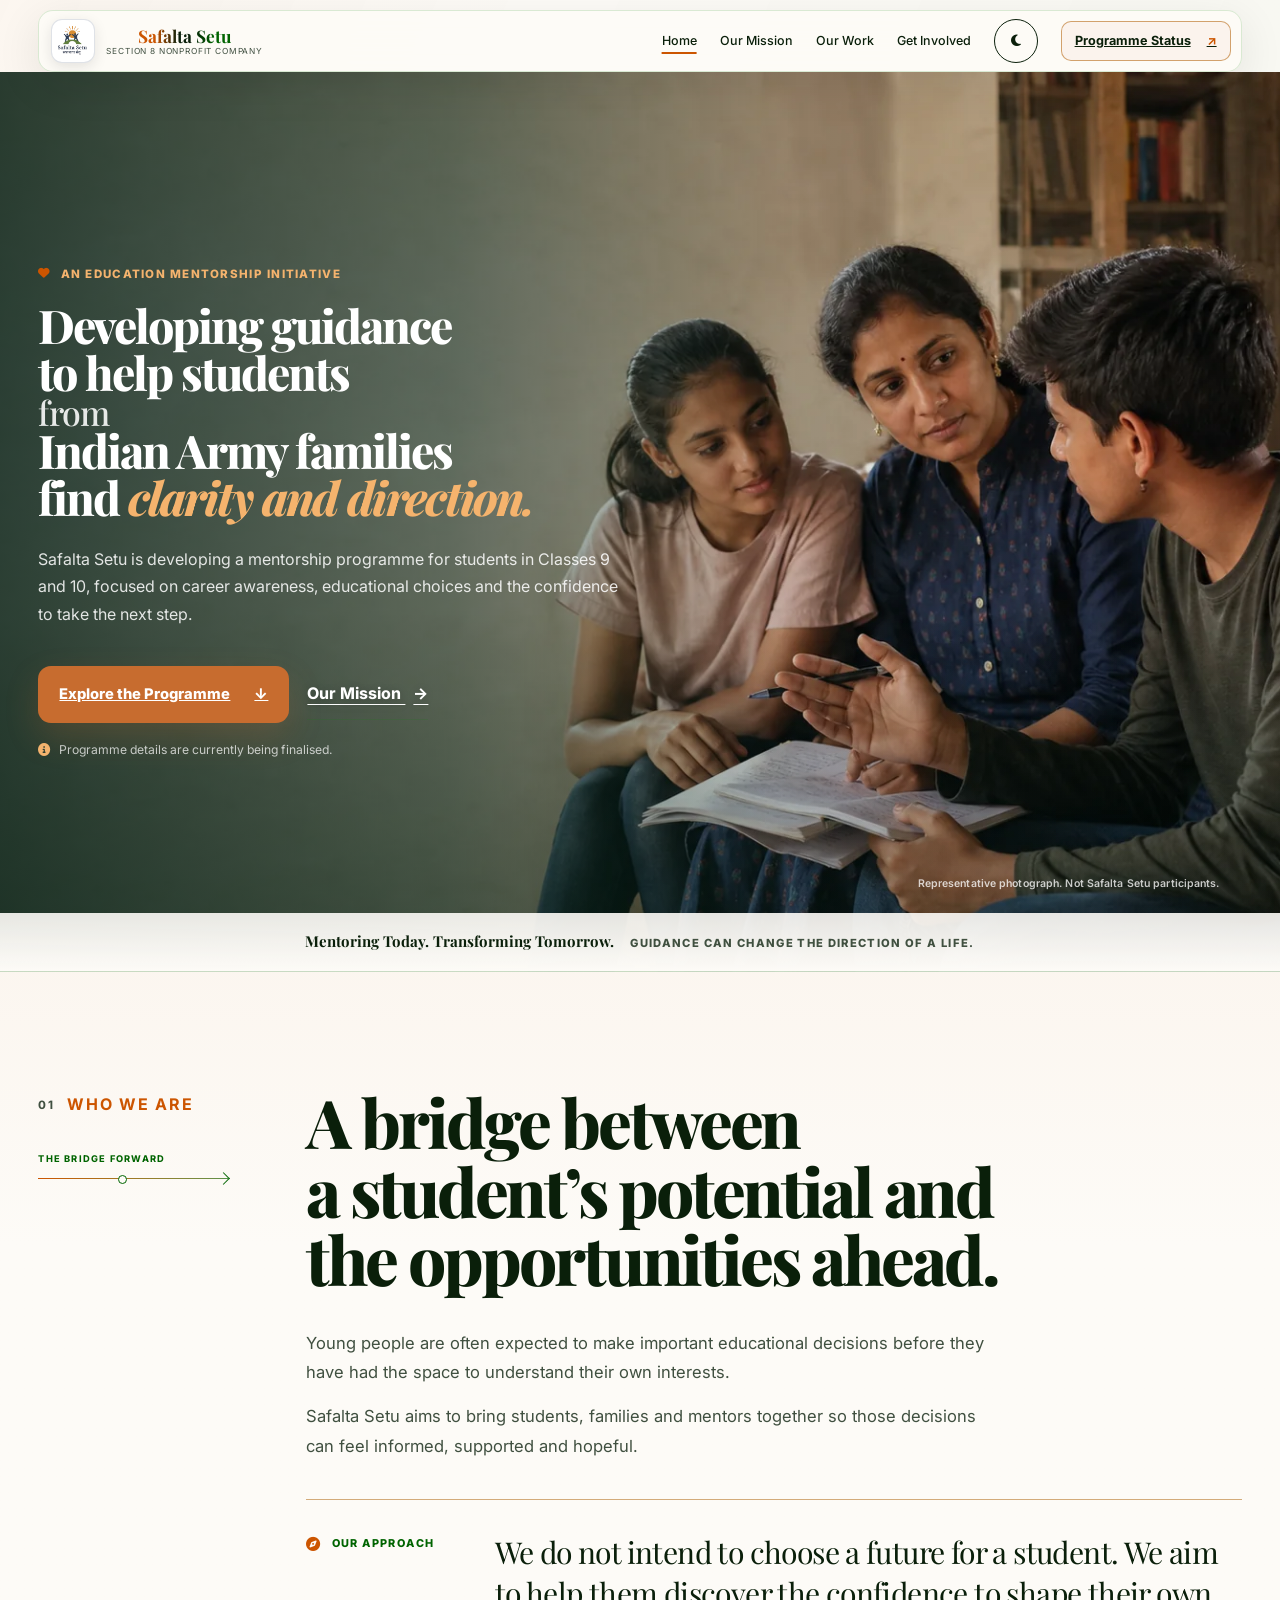
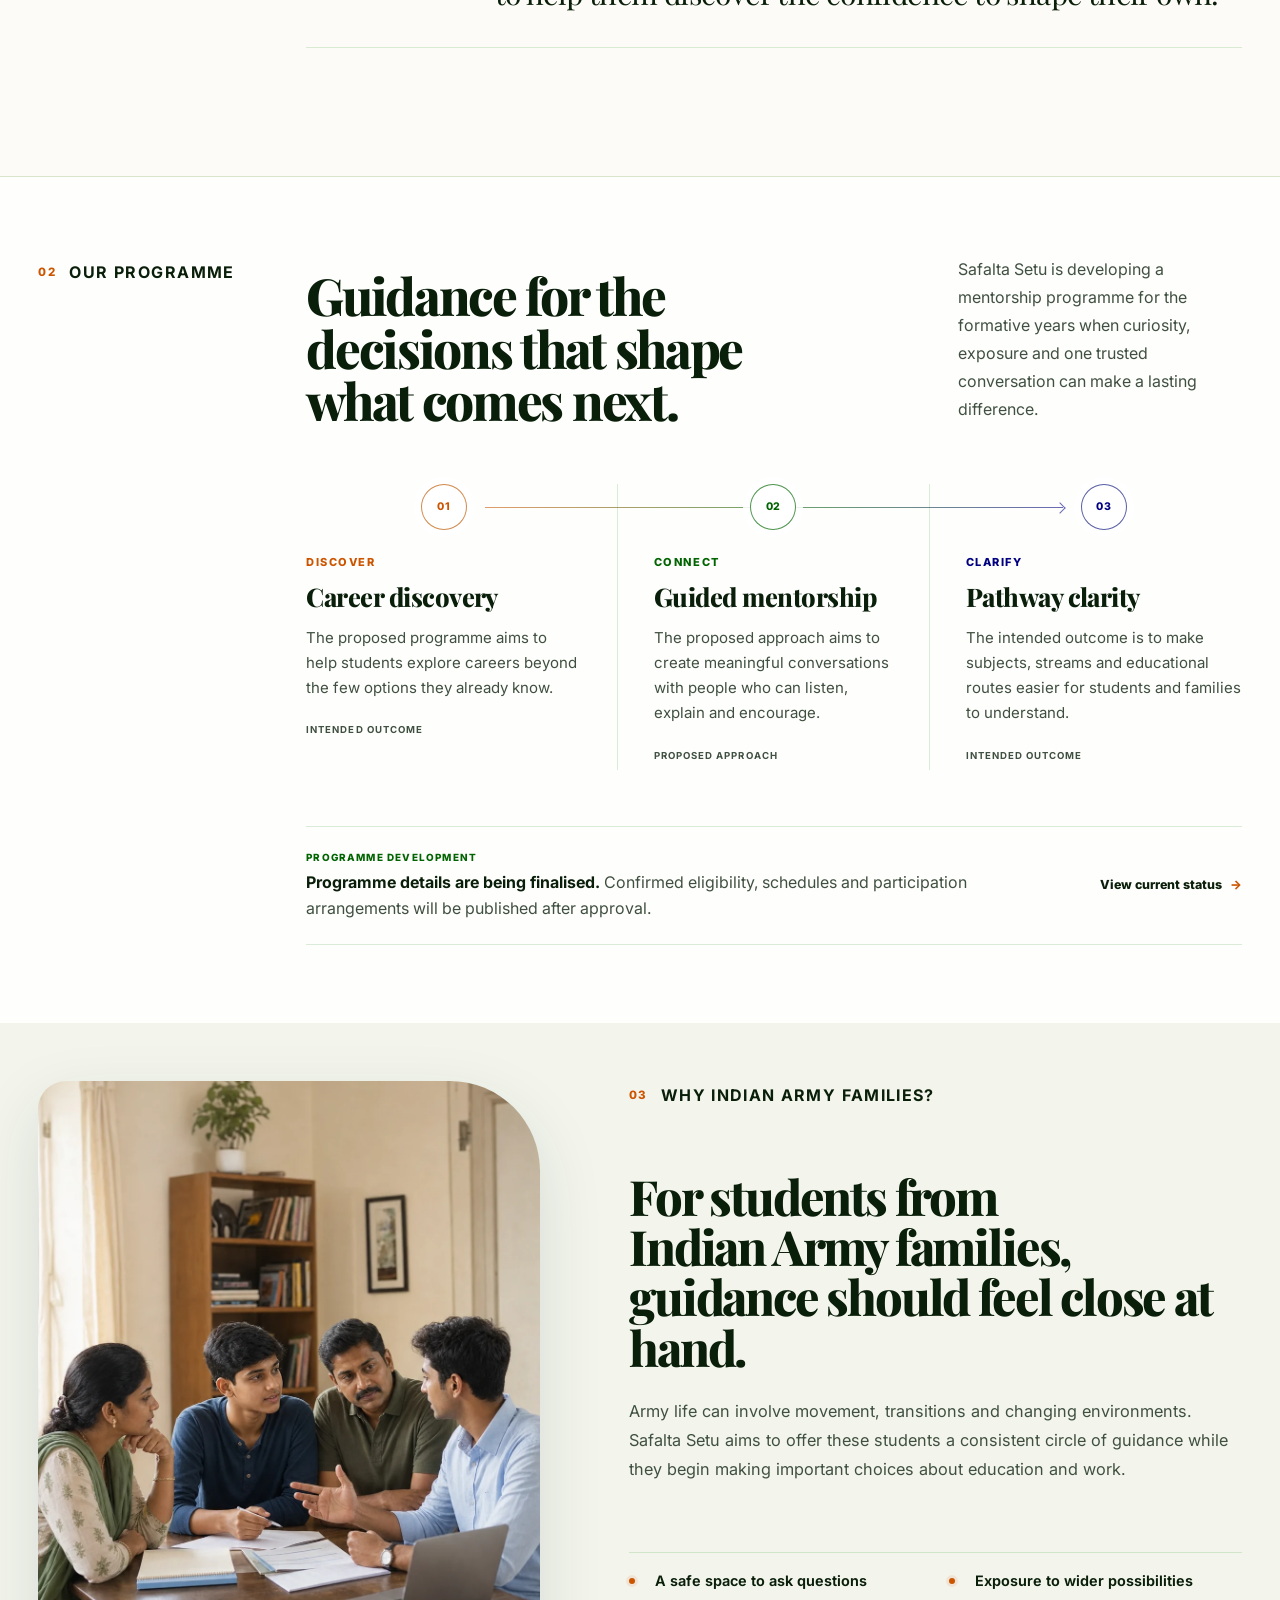
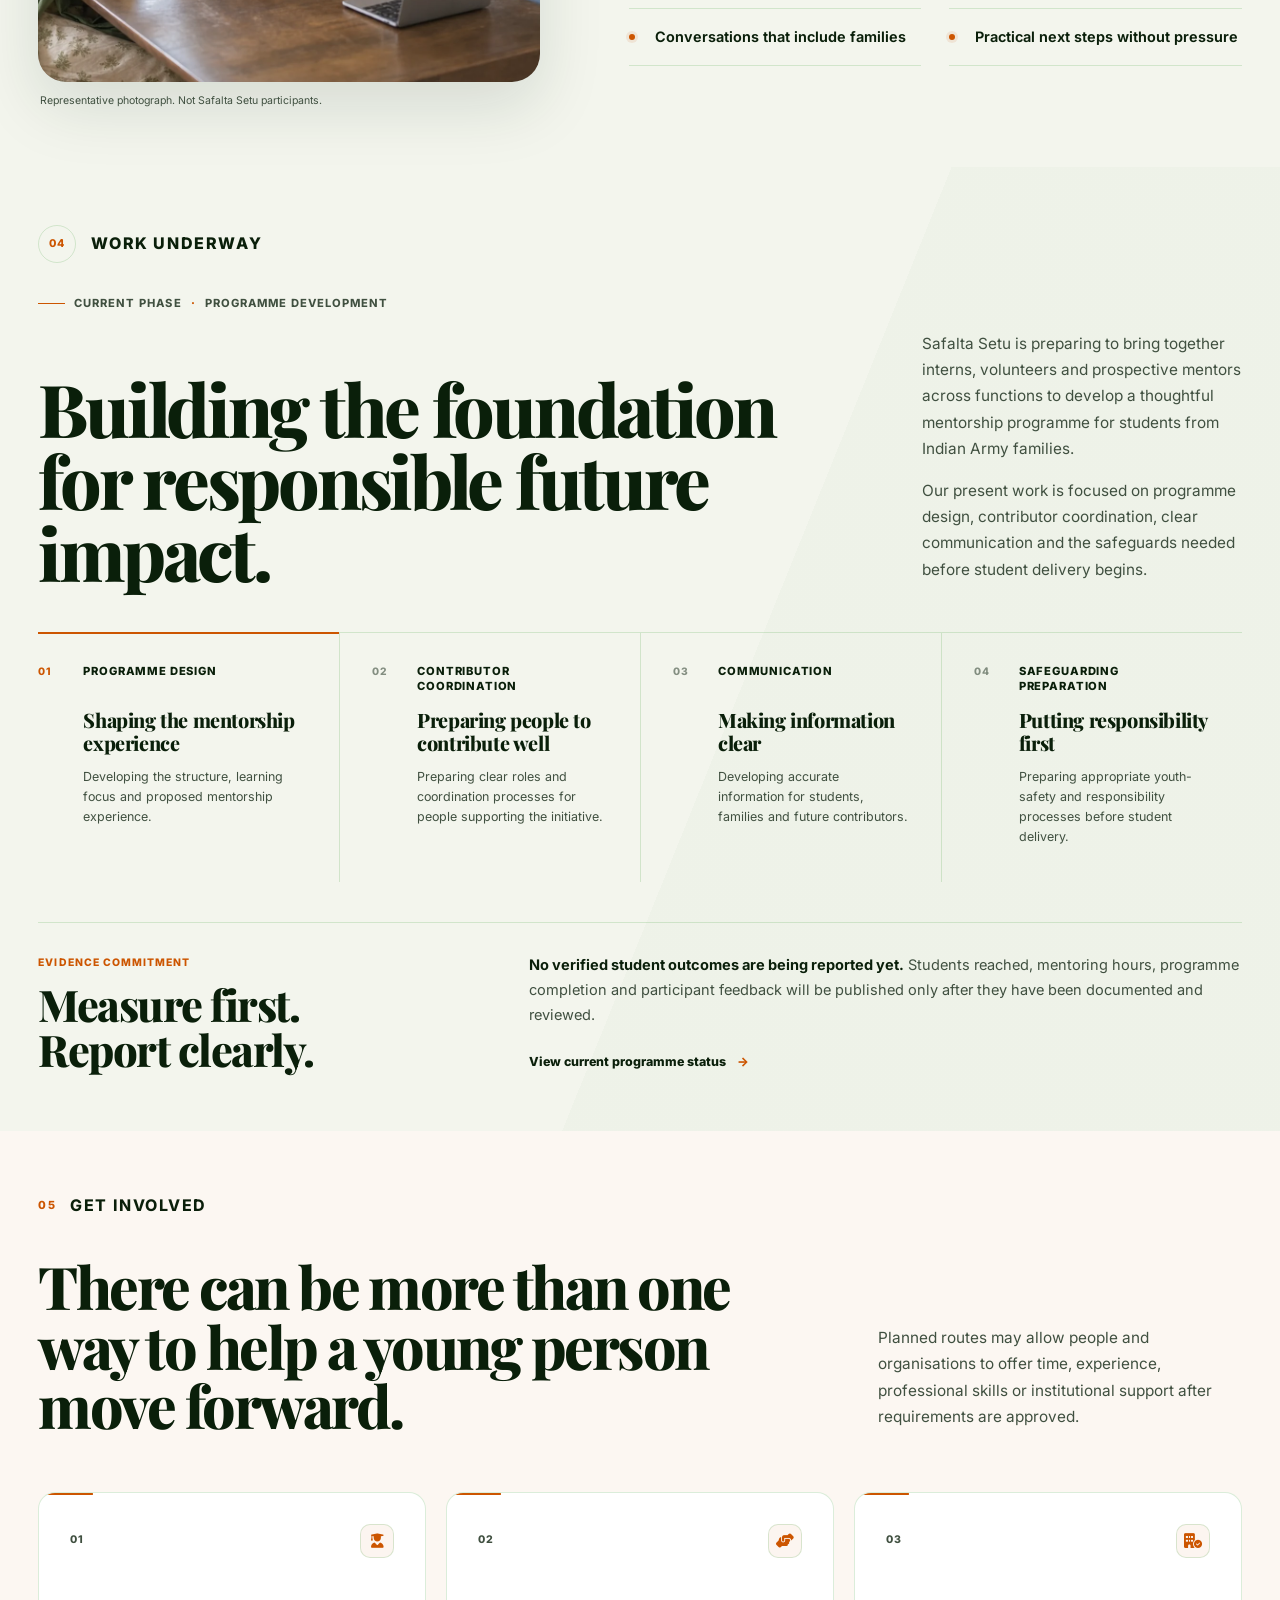
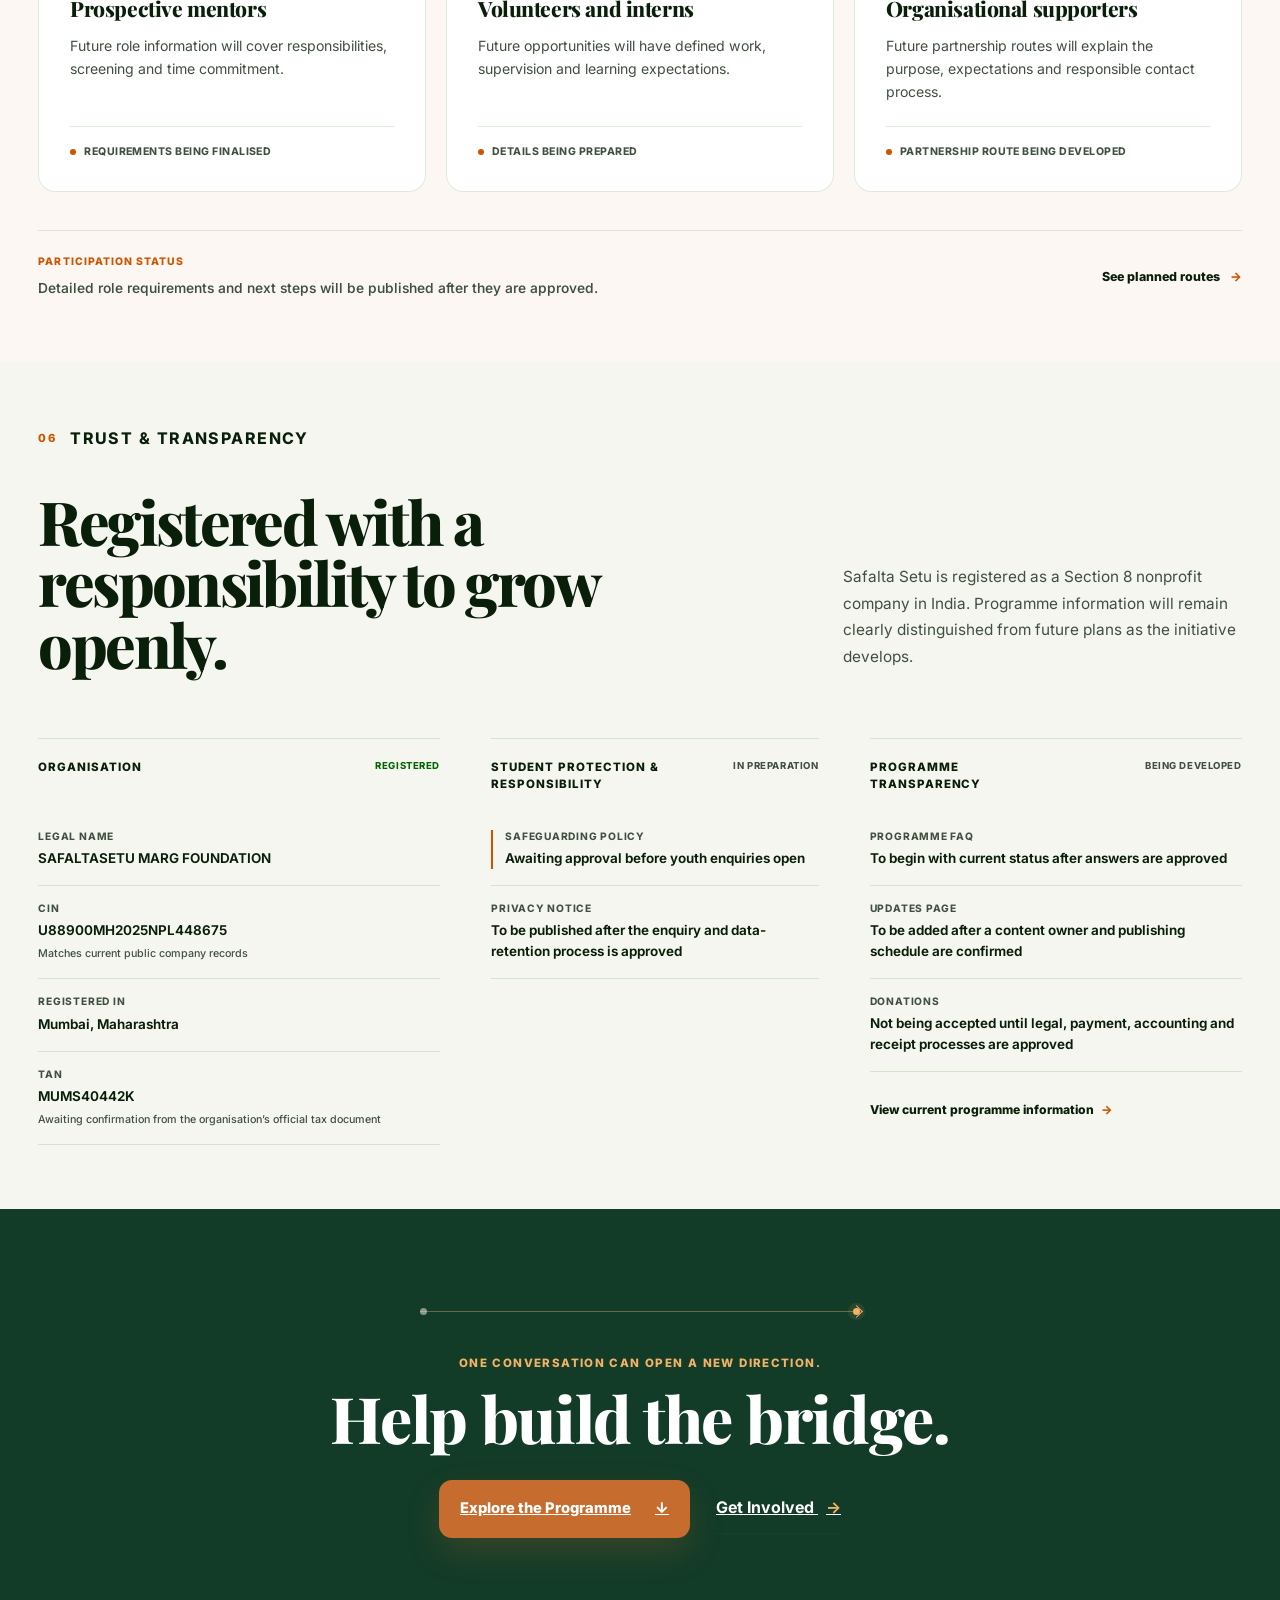
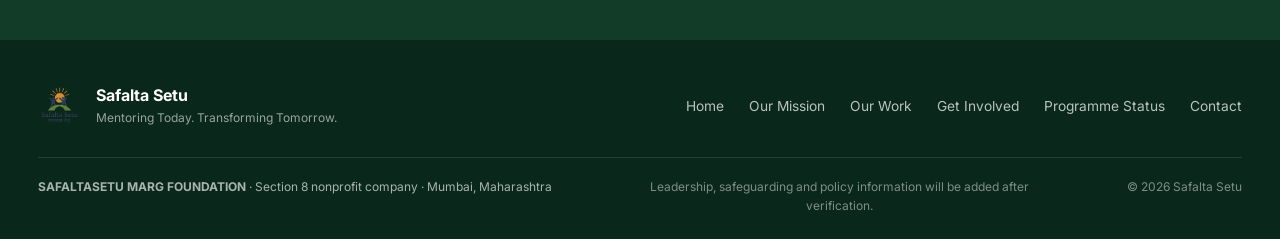
==== commit 77316290: "Publish finalized responsive homepage" ====
--- a/index.html
+++ b/index.html
@@ -5,122 +5,300 @@
     <meta name="viewport" content="width=device-width, initial-scale=1.0">
     <meta name="description" content="Safalta Setu is developing a mentorship programme intended to support students from Indian Army families with confidence, career awareness and direction.">
     <title>Safalta Setu | Mentoring Today. Transforming Tomorrow.</title>
-    <link rel="stylesheet" href="style.css?v=mobile2">
+    <link rel="icon" href="logo.jpg" type="image/jpeg">
+    <link rel="stylesheet" href="style.css?v=mobile-hero-final">
     <link rel="stylesheet" href="https://cdnjs.cloudflare.com/ajax/libs/font-awesome/6.4.0/css/all.min.css">
 </head>
 <body class="ngo-home">
     <a class="skip-link" href="#main-content">Skip to content</a>
     <nav class="navbar navbar-home ngo-nav" aria-label="Primary navigation">
-        <a href="index.html" class="nav-brand" aria-current="page">
-            <div class="logo-container official-logo-container"><img src="logo.jpg" alt="Safalta Setu official logo" class="nav-logo-img official-logo-img"></div>
+        <a href="index.html" class="nav-brand">
+            <div class="logo-container official-logo-container"><img src="logo.jpg" width="500" height="500" alt="Safalta Setu official logo" class="nav-logo-img official-logo-img"></div>
             <span class="brand-copy"><strong>Safalta Setu</strong><small>Section 8 nonprofit company</small></span>
         </a>
         <button class="mobile-menu-btn" id="mobile-menu-trigger" aria-label="Open navigation" aria-expanded="false" aria-controls="nav-menu"><i class="fas fa-bars"></i></button>
         <div class="nav-menu" id="nav-menu">
+            <a href="index.html" class="nav-link" aria-current="page">Home</a>
             <a href="vision.html" class="nav-link">Our Mission</a>
             <a href="#programmes" class="nav-link">Our Work</a>
             <a href="#get-involved" class="nav-link">Get Involved</a>
             <button id="theme-toggle" class="theme-switch" aria-label="Toggle Theme"><i class="fas fa-moon"></i></button>
-            <a href="contact.html" class="nav-cta">Registration status <span aria-hidden="true">↗</span></a>
+            <a href="contact.html" class="nav-cta">Programme Status <span aria-hidden="true">↗</span></a>
         </div>
     </nav>
 
     <main id="main-content">
         <header class="ngo-hero">
+            <div class="ngo-hero-backdrop" role="img" aria-label="Representative image of an Indian mentor listening to two secondary-school students during a friendly education-planning conversation"></div>
             <div class="container ngo-hero-grid">
                 <div class="ngo-hero-copy reveal-group">
                     <p class="ngo-overline"><i class="fas fa-heart" aria-hidden="true"></i> An education mentorship initiative</p>
-                    <h1>Developing guidance to help students from Indian Army families find <em>clarity and direction.</em></h1>
+                    <h1>
+                        <span class="visually-hidden">Developing guidance to help students from Indian Army families find clarity and direction.</span>
+                        <span class="hero-headline-desktop" aria-hidden="true">
+                            <span>Developing guidance</span>
+                            <span>to help students</span>
+                            <span class="hero-headline-transition">from</span>
+                            <span>Indian Army families</span>
+                            <span>find <em>clarity and direction.</em></span>
+                        </span>
+                        <span class="hero-headline-mobile" aria-hidden="true">
+                            <span>Developing guidance</span>
+                            <span>to help students</span>
+                            <span>from Indian Army</span>
+                            <span>families find clarity</span>
+                            <span><em>and direction.</em></span>
+                        </span>
+                    </h1>
                     <p class="ngo-hero-intro">Safalta Setu is developing a mentorship programme for students in Classes 9 and 10, focused on career awareness, educational choices and the confidence to take the next step.</p>
                     <div class="hero-actions">
-                        <a href="contact.html" class="btn-primary">View registration status <span aria-hidden="true">↗</span></a>
-                        <a href="#programmes" class="btn-text">See what we do <span aria-hidden="true">↓</span></a>
+                        <a href="#programmes" class="btn-primary">Explore the Programme <span aria-hidden="true">↓</span></a>
+                        <a href="vision.html" class="btn-text">Our Mission <span aria-hidden="true">→</span></a>
                     </div>
-                    <p class="hero-status-note"><i class="fas fa-circle-info"></i><span><strong>Current status:</strong> Programme eligibility, schedules, locations and participation arrangements are being confirmed.</span></p>
-                    <div class="ngo-trust-row">
-                        <span><i class="fas fa-shield-halved"></i><b>Registered organisation</b><small>Section 8 nonprofit company</small></span>
-                        <span><i class="fas fa-child-reaching"></i><b>Student centred</b><small>Intended approach</small></span>
-                        <span><i class="fas fa-people-group"></i><b>Community informed</b><small>Families and mentors</small></span>
+                    <p class="hero-status-note"><i class="fas fa-circle-info" aria-hidden="true"></i><span>Programme details are currently being finalised.</span></p>
+                </div>
+                <p class="ngo-hero-disclosure">Representative photograph. Not Safalta Setu participants.</p>
+            </div>
+            <div class="ngo-hero-ribbon"><div class="container"><p class="hero-brand-promise"><strong>Mentoring Today. Transforming Tomorrow.</strong><span>Guidance can change the direction of a life.</span></p></div></div>
+        </header>
+
+        <section class="ngo-intro section" id="who-we-are" aria-labelledby="who-we-are-heading">
+            <div class="container ngo-intro-grid">
+                <div class="ngo-section-label reveal-text">
+                    <div><span>01</span><p>Who we are</p></div>
+                    <div class="bridge-forward-mark" aria-hidden="true"><small>The bridge forward</small><i></i></div>
+                </div>
+                <div class="ngo-intro-copy reveal-text">
+                    <h2 id="who-we-are-heading"><span>A bridge between</span><span>a student’s potential and</span><span>the opportunities ahead.</span></h2>
+                    <div class="ngo-intro-body"><p>Young people are often expected to make important educational decisions before they have had the space to understand their own interests.</p><p>Safalta Setu aims to bring students, families and mentors together so those decisions can feel informed, supported and hopeful.</p></div>
+                </div>
+                <aside class="ngo-belief-card reveal-card" aria-label="Our approach">
+                    <p class="approach-kicker"><i class="fas fa-compass" aria-hidden="true"></i> Our approach</p>
+                    <blockquote>We do not intend to choose a future for a student. We aim to help them discover the confidence to shape their own.</blockquote>
+                </aside>
+            </div>
+        </section>
+
+        <section class="ngo-work section" id="programmes">
+            <div class="container programme-editorial">
+                <div class="ngo-section-label programme-section-label reveal-text">
+                    <div><span>02</span><p>Our programme</p></div>
+                </div>
+                <div class="programme-introduction reveal-text">
+                    <h2>Guidance for the decisions that shape what comes next.</h2>
+                    <p>Safalta Setu is developing a mentorship programme for the formative years when curiosity, exposure and one trusted conversation can make a lasting difference.</p>
+                </div>
+                <div class="programme-journey" aria-label="The proposed programme journey from discovery through connection to clarity">
+                    <div class="programme-journey-line" aria-hidden="true"></div>
+                    <article class="programme-stage stage-discover reveal-card">
+                        <div class="programme-stage-marker" aria-hidden="true"><span>01</span></div>
+                        <p class="programme-stage-step">Discover</p>
+                        <h3>Career discovery</h3>
+                        <p>The proposed programme aims to help students explore careers beyond the few options they already know.</p>
+                        <small>Intended outcome</small>
+                    </article>
+                    <article class="programme-stage stage-connect reveal-card">
+                        <div class="programme-stage-marker" aria-hidden="true"><span>02</span></div>
+                        <p class="programme-stage-step">Connect</p>
+                        <h3>Guided mentorship</h3>
+                        <p>The proposed approach aims to create meaningful conversations with people who can listen, explain and encourage.</p>
+                        <small>Proposed approach</small>
+                    </article>
+                    <article class="programme-stage stage-clarify reveal-card">
+                        <div class="programme-stage-marker" aria-hidden="true"><span>03</span></div>
+                        <p class="programme-stage-step">Clarify</p>
+                        <h3>Pathway clarity</h3>
+                        <p>The intended outcome is to make subjects, streams and educational routes easier for students and families to understand.</p>
+                        <small>Intended outcome</small>
+                    </article>
+                </div>
+                <div class="programme-clarity reveal-text">
+                    <div><p class="programme-development-label">Programme development</p><p><strong>Programme details are being finalised.</strong> Confirmed eligibility, schedules and participation arrangements will be published after approval.</p></div>
+                    <a href="vision.html#current-status">View current status <span aria-hidden="true">→</span></a>
+                </div>
+            </div>
+        </section>
+
+        <section class="ngo-serve section" aria-labelledby="army-families-heading">
+            <div class="container army-families-editorial">
+                <div class="ngo-section-label army-section-label reveal-text">
+                    <div><span>03</span><p>Why Indian Army families?</p></div>
+                </div>
+                <div class="army-family-copy reveal-text">
+                    <h2 id="army-families-heading"><span>For students from</span><span class="army-family-audience">Indian Army families,</span><span>guidance should feel close at hand.</span></h2>
+                    <p>Army life can involve movement, transitions and changing environments. Safalta Setu aims to offer these students a consistent circle of guidance while they begin making important choices about education and work.</p>
+                </div>
+                <figure class="army-family-visual reveal-scale">
+                    <img src="army-family-guidance-v6.webp" width="1054" height="1492" alt="An Indian secondary-school student discussing educational choices with their parents and a supportive adviser">
+                    <figcaption>Representative photograph. Not Safalta Setu participants.</figcaption>
+                </figure>
+                <ul class="army-family-support-points reveal-text">
+                    <li><span aria-hidden="true"></span><p>A safe space to ask questions</p></li>
+                    <li><span aria-hidden="true"></span><p>Exposure to wider possibilities</p></li>
+                    <li><span aria-hidden="true"></span><p>Conversations that include families</p></li>
+                    <li><span aria-hidden="true"></span><p>Practical next steps without pressure</p></li>
+                </ul>
+            </div>
+        </section>
+
+        <section class="foundation-impact section" id="work-underway">
+            <div class="container work-underway-editorial">
+                <div class="ngo-section-label work-section-label reveal-text">
+                    <div><span>04</span><p>Work underway</p></div>
+                </div>
+
+                <div class="work-underway-intro reveal-text">
+                    <p class="work-phase"><span aria-hidden="true"></span>Current phase <b>·</b> Programme development</p>
+                    <h2>Building the foundation for responsible future impact.</h2>
+                    <div class="work-intro-copy">
+                        <p>Safalta Setu is preparing to bring together interns, volunteers and prospective mentors across functions to develop a thoughtful mentorship programme for students from Indian Army families.</p>
+                        <p>Our present work is focused on programme design, contributor coordination, clear communication and the safeguards needed before student delivery begins.</p>
                     </div>
                 </div>
-                <div class="ngo-hero-media reveal-scale">
-                    <div class="ngo-photo ngo-photo-main" role="img" aria-label="Representative photograph of Indian secondary-school students learning together"><span class="representative-label">Representative photograph. Not Safalta Setu participants.</span></div>
-                    <p class="representative-caption">Representative photograph. The students shown are not identified as Safalta Setu participants.</p>
-                    <div class="ngo-photo-note"><span>Our belief</span><strong>Guidance can change the direction of a life.</strong></div>
-                    <span class="ngo-photo-accent" aria-hidden="true"></span>
-                </div>
-            </div>
-            <div class="ngo-hero-ribbon"><div class="container"><strong>Mentoring Today. Transforming Tomorrow.</strong><span>Clarity</span><i></i><span>Confidence</span><i></i><span>Opportunity</span><i></i><span>Community</span></div></div>
-        </header>
-
-        <section class="ngo-intro section">
-            <div class="container ngo-intro-grid">
-                <div class="ngo-section-label reveal-text"><span>01</span><p>Who we are</p></div>
-                <div class="ngo-intro-copy reveal-text"><h2>A bridge between a student’s potential and the opportunities ahead.</h2><p>Young people are often expected to make important educational decisions before they have had the space to understand their own interests. Safalta Setu aims to bring students, families and mentors together so those decisions can feel informed, supported and hopeful.</p><a href="vision.html" class="ngo-arrow-link">Read our mission <span>→</span></a></div>
-                <aside class="ngo-belief-card reveal-card"><i class="fas fa-compass" aria-hidden="true"></i><small>Our intended approach</small><p>We do not intend to choose a future for a student. We aim to help them discover the confidence to shape their own.</p></aside>
-            </div>
-        </section>
-
-        <section class="ngo-work section" id="programmes">
+
+                <div class="development-path" aria-label="Current programme development areas">
+                    <article class="development-area reveal-text">
+                        <span class="development-number">01</span>
+                        <div><p class="development-label">Programme design</p><h3>Shaping the mentorship experience</h3><p>Developing the structure, learning focus and proposed mentorship experience.</p></div>
+                    </article>
+                    <article class="development-area reveal-text">
+                        <span class="development-number">02</span>
+                        <div><p class="development-label">Contributor coordination</p><h3>Preparing people to contribute well</h3><p>Preparing clear roles and coordination processes for people supporting the initiative.</p></div>
+                    </article>
+                    <article class="development-area reveal-text">
+                        <span class="development-number">03</span>
+                        <div><p class="development-label">Communication</p><h3>Making information clear</h3><p>Developing accurate information for students, families and future contributors.</p></div>
+                    </article>
+                    <article class="development-area reveal-text">
+                        <span class="development-number">04</span>
+                        <div><p class="development-label">Safeguarding preparation</p><h3>Putting responsibility first</h3><p>Preparing appropriate youth-safety and responsibility processes before student delivery.</p></div>
+                    </article>
+                </div>
+
+                <aside class="impact-commitment reveal-text" aria-labelledby="evidence-heading">
+                    <div class="impact-commitment-heading">
+                        <p>Evidence commitment</p>
+                        <h3 id="evidence-heading">Measure first.<br>Report clearly.</h3>
+                    </div>
+                    <div class="impact-commitment-copy">
+                        <p><strong>No verified student outcomes are being reported yet.</strong> Students reached, mentoring hours, programme completion and participant feedback will be published only after they have been documented and reviewed.</p>
+                        <a href="vision.html#current-status" class="ngo-arrow-link">View current programme status <span aria-hidden="true">→</span></a>
+                    </div>
+                </aside>
+            </div>
+        </section>
+
+        <section class="ngo-involve section" id="get-involved" aria-labelledby="get-involved-heading">
+            <div class="container involve-editorial">
+                <div class="ngo-section-label involve-section-label reveal-text">
+                    <div><span>05</span><p>Get involved</p></div>
+                </div>
+                <div class="involve-heading reveal-text">
+                    <h2 id="get-involved-heading">There can be more than one way to help a young person move forward.</h2>
+                    <p>Planned routes may allow people and organisations to offer time, experience, professional skills or institutional support after requirements are approved.</p>
+                </div>
+                <div class="involve-grid">
+                    <a href="contact.html#future-interest-routes" class="involve-card reveal-card" aria-label="View the planned route for prospective mentors">
+                        <div class="involve-card-meta"><span>01</span><i class="fas fa-user-graduate" aria-hidden="true"></i></div>
+                        <h3>Prospective mentors</h3>
+                        <p>Future role information will cover responsibilities, screening and time commitment.</p>
+                        <p class="involve-route-status"><span aria-hidden="true"></span>Requirements being finalised</p>
+                    </a>
+                    <a href="contact.html#future-interest-routes" class="involve-card reveal-card" aria-label="View the planned route for volunteers and interns">
+                        <div class="involve-card-meta"><span>02</span><i class="fas fa-hands-helping" aria-hidden="true"></i></div>
+                        <h3>Volunteers and interns</h3>
+                        <p>Future opportunities will have defined work, supervision and learning expectations.</p>
+                        <p class="involve-route-status"><span aria-hidden="true"></span>Details being prepared</p>
+                    </a>
+                    <a href="contact.html#future-interest-routes" class="involve-card reveal-card" aria-label="View the planned route for organisational supporters">
+                        <div class="involve-card-meta"><span>03</span><i class="fas fa-building-circle-check" aria-hidden="true"></i></div>
+                        <h3>Organisational supporters</h3>
+                        <p>Future partnership routes will explain the purpose, expectations and responsible contact process.</p>
+                        <p class="involve-route-status"><span aria-hidden="true"></span>Partnership route being developed</p>
+                    </a>
+                </div>
+                <aside class="participation-status reveal-text">
+                    <div><p>Participation status</p><strong>Detailed role requirements and next steps will be published after they are approved.</strong></div>
+                    <a href="contact.html#future-interest-routes">See planned routes <span aria-hidden="true">→</span></a>
+                </aside>
+            </div>
+        </section>
+
+        <section class="ngo-trust section" aria-labelledby="trust-heading">
+            <div class="container trust-editorial">
+                <div class="ngo-section-label trust-section-label reveal-text">
+                    <div><span>06</span><p>Trust &amp; transparency</p></div>
+                </div>
+                <div class="trust-heading reveal-text">
+                    <h2 id="trust-heading">Registered with a responsibility to grow openly.</h2>
+                    <p>Safalta Setu is registered as a Section 8 nonprofit company in India. Programme information will remain clearly distinguished from future plans as the initiative develops.</p>
+                </div>
+                <div class="trust-groups">
+                    <article class="trust-group trust-organisation reveal-text">
+                        <header><p>Organisation</p><span>Registered</span></header>
+                        <dl>
+                            <div><dt>Legal name</dt><dd>SAFALTASETU MARG FOUNDATION</dd></div>
+                            <div><dt>CIN</dt><dd>U88900MH2025NPL448675<small>Matches current public company records</small></dd></div>
+                            <div><dt>Registered in</dt><dd>Mumbai, Maharashtra</dd></div>
+                            <div><dt>TAN</dt><dd>MUMS40442K<small>Awaiting confirmation from the organisation’s official tax document</small></dd></div>
+                        </dl>
+                    </article>
+                    <article class="trust-group trust-protection reveal-text">
+                        <header><p>Student protection &amp; responsibility</p><span>In preparation</span></header>
+                        <dl>
+                            <div class="trust-priority"><dt>Safeguarding policy</dt><dd>Awaiting approval before youth enquiries open</dd></div>
+                            <div><dt>Privacy notice</dt><dd>To be published after the enquiry and data-retention process is approved</dd></div>
+                        </dl>
+                    </article>
+                    <article class="trust-group trust-programme reveal-text">
+                        <header><p>Programme transparency</p><span>Being developed</span></header>
+                        <dl>
+                            <div><dt>Programme FAQ</dt><dd>To begin with current status after answers are approved</dd></div>
+                            <div><dt>Updates page</dt><dd>To be added after a content owner and publishing schedule are confirmed</dd></div>
+                            <div><dt>Donations</dt><dd>Not being accepted until legal, payment, accounting and receipt processes are approved</dd></div>
+                        </dl>
+                        <a class="trust-status-link" href="contact.html">View current programme information <span aria-hidden="true">→</span></a>
+                    </article>
+                </div>
+            </div>
+        </section>
+
+        <section class="ngo-final-cta" aria-labelledby="final-cta-heading">
             <div class="container">
-                <div class="ngo-heading reveal-text"><div><p class="section-kicker">Our programme focus</p><h2>Guidance for the decisions that shape what comes next.</h2></div><p>Safalta Setu is developing a mentorship programme for the formative years when curiosity, exposure and one trusted conversation can make a lasting difference.</p></div>
-                <div class="ngo-programme-grid">
-                    <article class="ngo-programme-card card-saffron reveal-card"><span class="programme-icon"><i class="fas fa-compass"></i></span><small>01</small><h3>Career discovery</h3><p>The proposed programme aims to help students explore careers beyond the few options they already know.</p><span class="programme-status">Intended outcome</span></article>
-                    <article class="ngo-programme-card card-blue reveal-card"><span class="programme-icon"><i class="fas fa-person-chalkboard"></i></span><small>02</small><h3>Guided mentorship</h3><p>The proposed approach aims to create meaningful conversations with people who can listen, explain and encourage.</p><span class="programme-status">Proposed approach</span></article>
-                    <article class="ngo-programme-card card-green reveal-card"><span class="programme-icon"><i class="fas fa-map-location-dot"></i></span><small>03</small><h3>Pathway clarity</h3><p>The intended outcome is to make subjects, streams and educational routes easier for families to understand.</p><span class="programme-status">Intended outcome</span></article>
-                </div>
-                <div class="programme-clarity reveal-text"><i class="fas fa-bell"></i><p><strong>Programme details are being finalised.</strong> Confirmed eligibility, schedules and participation arrangements will be published after approval.</p><a href="vision.html#current-status">View current status</a></div>
-            </div>
-        </section>
-
-        <section class="ngo-serve section">
-            <div class="container ngo-serve-grid">
-                <div class="ngo-serve-media reveal-scale"><div class="serve-photo" role="img" aria-label="Representative photograph of three Indian secondary-school students in Classes 9 and 10 speaking with an adult mentor"><span class="representative-label">Representative photograph. Not Safalta Setu participants.</span></div><div class="serve-caption"><i class="fas fa-hand-holding-heart"></i><span><b>Built around the student</b>With families beside them</span></div><p class="representative-caption">Representative photograph. The people shown are not identified as Safalta Setu participants.</p></div>
-                <div class="ngo-serve-copy reveal-text"><p class="section-kicker">Why Indian Army families?</p><h2>For students from Indian Army families, guidance should feel close at hand.</h2><p>Army life can involve movement, transitions and changing environments. Safalta Setu aims to offer these students a consistent circle of guidance while they begin making important choices about education and work.</p><ul><li><i class="fas fa-check"></i> A safe space to ask questions</li><li><i class="fas fa-check"></i> Exposure to wider possibilities</li><li><i class="fas fa-check"></i> Conversations that include families</li><li><i class="fas fa-check"></i> Practical next steps without pressure</li></ul></div>
-            </div>
-        </section>
-
-        <section class="foundation-impact section" id="work-underway">
-            <div class="container foundation-impact-grid">
-                <div class="foundation-impact-copy reveal-text">
-                    <p class="section-kicker">Work underway</p>
-                    <h2>Building the foundation for responsible future impact.</h2>
-                    <p>Safalta Setu is preparing to bring together interns, volunteers and prospective mentors across functions to develop a thoughtful mentorship programme for students from Indian Army families.</p>
-                    <p>Our present work is focused on programme design, contributor coordination, clear communication and the safeguards needed before student delivery begins.</p>
-                </div>
-                <aside class="impact-commitment reveal-card">
-                    <span class="impact-commitment-icon"><i class="fas fa-chart-line" aria-hidden="true"></i></span>
-                    <p class="section-kicker">Current evidence status</p>
-                    <h3>Measure first. Report clearly.</h3>
-                    <p>No verified student outcomes are being reported yet. Students reached, mentoring hours, programme completion and participant feedback will be published only after they have been documented and reviewed.</p>
-                    <a href="vision.html#current-status" class="ngo-arrow-link">See current programme status <span>→</span></a>
-                </aside>
-            </div>
-        </section>
-
-        <section class="ngo-involve section" id="get-involved">
-            <div class="container">
-                <div class="ngo-heading reveal-text"><div><p class="section-kicker">Future participation</p><h2>There can be more than one way to help a young person move forward.</h2></div><p>Planned routes may allow people and organisations to offer time, experience, professional skills or institutional support after requirements are approved.</p></div>
-                <div class="involve-grid">
-                    <a href="contact.html#future-interest-routes" class="involve-card reveal-card"><i class="fas fa-user-graduate"></i><h3>Prospective mentors</h3><p>Future role information will cover responsibilities, screening and time commitment.</p><span>View current status →</span></a>
-                    <a href="contact.html#future-interest-routes" class="involve-card reveal-card"><i class="fas fa-hands-helping"></i><h3>Volunteers and interns</h3><p>Future opportunities will have defined work, supervision and learning expectations.</p><span>View current status →</span></a>
-                    <a href="contact.html#future-interest-routes" class="involve-card reveal-card"><i class="fas fa-building-circle-check"></i><h3>Organisational supporters</h3><p>Future partnership routes will explain the purpose, expectations and responsible contact process.</p><span>View current status →</span></a>
-                </div>
-                <div class="programme-clarity reveal-text"><i class="fas fa-circle-info" aria-hidden="true"></i><p><strong>A detailed Get Involved page will follow.</strong> It will be published after the requirements, responsibilities and next steps for each route have been verified.</p><a href="contact.html#future-interest-routes">See planned routes</a></div>
-            </div>
-        </section>
-
-        <section class="ngo-trust section">
-            <div class="container trust-panel reveal-scale">
-                <div><p class="section-kicker">Trust and transparency</p><h2>Registered with a responsibility to grow openly.</h2><p>Safalta Setu is registered as a Section 8 nonprofit company in India. Programme information will remain clearly distinguished from future plans as the initiative develops.</p></div>
-                <dl><div><dt>Legal name</dt><dd>SAFALTASETU MARG FOUNDATION</dd></div><div><dt>CIN</dt><dd>U88900MH2025NPL448675 <small>Matches current public company records</small></dd></div><div><dt>TAN</dt><dd>MUMS40442K <small>Awaiting confirmation from the organisation’s official tax document</small></dd></div><div><dt>Registered in</dt><dd>Mumbai, Maharashtra</dd></div><div><dt>Safeguarding policy</dt><dd>Awaiting approval before youth enquiries open</dd></div><div><dt>Privacy notice</dt><dd>To be published after the enquiry and data-retention process is approved</dd></div><div><dt>Programme FAQ</dt><dd>To begin with current status after answers are approved</dd></div><div><dt>Updates page</dt><dd>To be added after a content owner and publishing schedule are confirmed</dd></div><div><dt>Donations</dt><dd>Not being accepted until legal, payment, accounting and receipt processes are approved</dd></div><div><dt>Contact</dt><dd><a href="contact.html">View registration status</a></dd></div></dl>
-            </div>
-        </section>
-
-        <section class="ngo-final-cta"><div class="container"><p>One conversation can open a new direction.</p><h2>Help build the bridge.</h2><div><a href="contact.html" class="btn-primary">View registration status <span>↗</span></a><a href="vision.html" class="btn-text">Explore our mission <span>→</span></a></div></div></section>
+                <div class="final-cta-path" aria-hidden="true"><span></span></div>
+                <p class="reveal-text">One conversation can open a new direction.</p>
+                <h2 id="final-cta-heading" class="reveal-text">Help build the bridge.</h2>
+                <div class="final-cta-actions reveal-text">
+                    <a href="#programmes" class="btn-primary">Explore the Programme <span aria-hidden="true">↓</span></a>
+                    <a href="#get-involved" class="btn-text">Get Involved <span aria-hidden="true">→</span></a>
+                </div>
+            </div>
+        </section>
     </main>
 
-    <footer class="ngo-footer"><div class="container"><div class="ngo-footer-top"><div class="footer-brand"><img src="logo.jpg" alt="Safalta Setu"><div><strong>Safalta Setu</strong><span>Mentoring Today. Transforming Tomorrow.</span></div></div><div class="footer-links"><a href="vision.html">Our Mission</a><a href="#programmes">Our Work</a><a href="#get-involved">Get Involved</a><a href="contact.html">Contact</a></div></div><div class="ngo-footer-bottom"><span>SAFALTASETU MARG FOUNDATION · Section 8 nonprofit company · Mumbai, Maharashtra</span><span>Leadership, safeguarding and policy information will be added after verification.</span><span>© 2026 Safalta Setu</span></div></div></footer>
+    <footer class="ngo-footer">
+        <div class="container">
+            <div class="ngo-footer-top">
+                <a class="footer-brand" href="index.html" aria-label="Safalta Setu home">
+                    <img src="logo.jpg" width="500" height="500" alt="">
+                    <span><strong>Safalta Setu</strong><small>Mentoring Today. Transforming Tomorrow.</small></span>
+                </a>
+                <nav class="footer-links" aria-label="Footer navigation">
+                    <a href="index.html">Home</a>
+                    <a href="vision.html">Our Mission</a>
+                    <a href="#programmes">Our Work</a>
+                    <a href="#get-involved">Get Involved</a>
+                    <a href="contact.html">Programme Status</a>
+                    <a href="contact.html#future-interest-routes">Contact</a>
+                </nav>
+            </div>
+            <div class="ngo-footer-bottom">
+                <span><strong>SAFALTASETU MARG FOUNDATION</strong> · Section 8 nonprofit company · Mumbai, Maharashtra</span>
+                <span>Leadership, safeguarding and policy information will be added after verification.</span>
+                <span>© 2026 Safalta Setu</span>
+            </div>
+        </div>
+    </footer>
     <script src="script.js?v=7"></script>
 </body>
 </html>
--- a/style.css
+++ b/style.css
@@ -26,7 +26,8 @@
     /* Navy for box shadows/accents only, NO TEXT */
 
     --nav-height: 80px;
-    --container-width: 1200px;
+    --container-width: 1380px;
+    --page-gutter: clamp(32px, 3vw, 48px);
 }
 
 /* --- LIGHT MODE (Green-Cream) --- */
@@ -110,11 +111,12 @@
 }
 
 /* --- LAYOUT --- */
-.container {
-    max-width: var(--container-width);
-    margin: 0 auto;
-    padding: 0 20px;
-}
+.container {
+    width: min(calc(100% - (var(--page-gutter) + var(--page-gutter))), var(--container-width));
+    max-width: none;
+    margin: 0 auto;
+    padding: 0;
+}
 
 .section {
     padding: 100px 0;
@@ -417,9 +419,9 @@
 .bridge-line-two { animation: line-drift 12s -4s ease-in-out infinite alternate-reverse; }
 
 .navbar-home {
-    max-width: 1320px;
+    max-width: var(--container-width);
     margin: 18px auto 0;
-    width: calc(100% - 40px);
+    width: min(calc(100% - (var(--page-gutter) + var(--page-gutter))), var(--container-width));
     height: 74px;
     padding: 0 14px 0 18px;
     background: color-mix(in srgb, var(--bg-surface) 76%, transparent);
@@ -1793,6 +1795,1020 @@
     .navbar-home .brand-copy small { display: none; }
 }
 
+/* Get involved: distinct, responsible future participation routes */
+.ngo-home .ngo-involve {
+    padding-block: clamp(58px, 4.8vw, 70px);
+    background: color-mix(in srgb, var(--saffron-glow) 2.2%, var(--bg-deep));
+}
+
+.involve-section-label {
+    margin-bottom: clamp(24px, 3vw, 38px);
+}
+
+.involve-section-label > div {
+    display: flex;
+    align-items: center;
+    gap: 14px;
+}
+
+.involve-section-label span {
+    width: auto;
+    height: auto;
+    display: inline;
+    border: 0;
+    border-radius: 0;
+    color: var(--saffron-glow);
+    font-size: .7rem;
+}
+
+.involve-section-label p {
+    margin: 0;
+    color: var(--text-main);
+    font-size: clamp(1rem, 1.2vw, 1.12rem);
+    font-weight: 750;
+    letter-spacing: .09em;
+}
+
+.involve-heading {
+    display: grid;
+    grid-template-columns: minmax(0, 1.28fr) minmax(280px, .62fr);
+    gap: clamp(40px, 7vw, 100px);
+    align-items: end;
+}
+
+.involve-heading h2 {
+    max-width: 850px;
+    margin: 0;
+    font-family: 'Playfair Display', serif;
+    font-size: clamp(2.75rem, 4.6vw, 4.65rem);
+    line-height: 1.01;
+    letter-spacing: -.043em;
+}
+
+.involve-heading > p {
+    max-width: 500px;
+    margin: 0 0 4px;
+    color: var(--text-muted);
+    font-size: .96rem;
+    line-height: 1.72;
+}
+
+.ngo-involve .involve-grid {
+    display: grid;
+    grid-template-columns: repeat(3, minmax(0, 1fr));
+    gap: clamp(14px, 1.6vw, 22px);
+    margin-top: clamp(38px, 4.5vw, 58px);
+}
+
+.ngo-involve .involve-card {
+    position: relative;
+    min-height: 0;
+    display: flex;
+    flex-direction: column;
+    padding: clamp(25px, 2.4vw, 32px);
+    overflow: hidden;
+    color: var(--text-main);
+    border: 1px solid var(--glass-border);
+    border-radius: 17px;
+    background: color-mix(in srgb, var(--bg-surface) 94%, transparent);
+    box-shadow: none;
+    text-decoration: none;
+    transform: none;
+    transition: border-color 240ms ease, background-color 240ms ease;
+}
+
+.ngo-involve .involve-card::before {
+    content: '';
+    position: absolute;
+    top: 0;
+    left: 0;
+    width: 100%;
+    height: 2px;
+    background: var(--saffron-glow);
+    transform: scaleX(.14);
+    transform-origin: left;
+    transition: transform 260ms cubic-bezier(.22, .75, .28, 1);
+    pointer-events: none;
+}
+
+.ngo-involve .involve-card:focus-visible {
+    outline: 2px solid var(--saffron-glow);
+    outline-offset: 4px;
+}
+
+.involve-card-meta {
+    display: flex;
+    align-items: center;
+    justify-content: space-between;
+    margin-bottom: clamp(27px, 3vw, 40px);
+}
+
+.ngo-involve .involve-card-meta > span {
+    color: var(--text-muted);
+    font-size: .66rem;
+    font-weight: 800;
+    letter-spacing: .09em;
+}
+
+.ngo-involve .involve-card i {
+    width: 34px;
+    height: 34px;
+    display: grid;
+    place-items: center;
+    margin: 0;
+    border: 1px solid var(--glass-border);
+    border-radius: 10px;
+    color: var(--saffron-glow);
+    background: color-mix(in srgb, var(--saffron-glow) 6%, transparent);
+    font-size: .9rem;
+    transition: color 220ms ease, background-color 220ms ease;
+}
+
+.ngo-involve .involve-card h3 {
+    margin: 0;
+    font-size: clamp(1.25rem, 1.65vw, 1.55rem);
+    line-height: 1.16;
+}
+
+.ngo-involve .involve-card > p:not(.involve-route-status) {
+    max-width: 38ch;
+    margin: 13px 0 23px;
+    color: var(--text-muted);
+    font-size: .88rem;
+    line-height: 1.65;
+}
+
+.ngo-involve .involve-route-status {
+    display: flex;
+    align-items: center;
+    gap: 8px;
+    margin: auto 0 0;
+    padding-top: 17px;
+    border-top: 1px solid var(--glass-border);
+    color: var(--text-muted);
+    font-size: .66rem;
+    font-weight: 750;
+    letter-spacing: .045em;
+    line-height: 1.45;
+    text-transform: uppercase;
+}
+
+.ngo-involve .involve-route-status > span {
+    width: 6px;
+    height: 6px;
+    flex: 0 0 6px;
+    border-radius: 50%;
+    background: var(--saffron-glow);
+}
+
+@media (hover: hover) and (pointer: fine) {
+    .ngo-involve .involve-card:hover {
+        border-color: color-mix(in srgb, var(--saffron-glow) 38%, var(--glass-border));
+        background: color-mix(in srgb, var(--saffron-glow) 3%, var(--bg-surface));
+        transform: none;
+    }
+    .ngo-involve .involve-card:hover::before { transform: scaleX(1); }
+    .ngo-involve .involve-card:hover i {
+        color: var(--green-glow);
+        background: color-mix(in srgb, var(--green-glow) 7%, transparent);
+    }
+}
+
+.participation-status {
+    display: flex;
+    align-items: center;
+    justify-content: space-between;
+    gap: 28px;
+    margin-top: clamp(27px, 3vw, 38px);
+    padding-top: 23px;
+    border-top: 1px solid var(--glass-border);
+}
+
+.participation-status p {
+    margin: 0 0 5px;
+    color: var(--saffron-glow);
+    font-size: .65rem;
+    font-weight: 800;
+    letter-spacing: .1em;
+    text-transform: uppercase;
+}
+
+.participation-status strong {
+    color: var(--text-muted);
+    font-size: .86rem;
+    font-weight: 550;
+    line-height: 1.55;
+}
+
+.participation-status a {
+    flex: 0 0 auto;
+    padding: 9px 0;
+    color: var(--text-main);
+    font-size: .78rem;
+    font-weight: 800;
+    text-decoration: none;
+}
+
+.participation-status a span {
+    display: inline-block;
+    margin-left: 7px;
+    color: var(--saffron-glow);
+    transition: transform 220ms ease;
+}
+
+.participation-status a:hover span,
+.participation-status a:focus-visible span { transform: translateX(4px); }
+
+.participation-status a:focus-visible {
+    outline: 2px solid var(--saffron-glow);
+    outline-offset: 5px;
+    border-radius: 2px;
+}
+
+@media (max-width: 900px) {
+    .involve-heading { grid-template-columns: 1fr; gap: 22px; }
+    .involve-heading > p { max-width: 680px; }
+    .ngo-involve .involve-grid { grid-template-columns: 1fr 1fr; }
+    .ngo-involve .involve-card:last-child { grid-column: 1 / -1; }
+}
+
+@media (max-width: 700px) {
+    .ngo-home .ngo-involve { padding-block: 50px; }
+    .involve-section-label { margin-bottom: 24px; }
+    .involve-heading h2 { font-size: clamp(2.2rem, 9.5vw, 2.8rem); line-height: 1.06; }
+    .involve-heading > p { font-size: .92rem; line-height: 1.67; }
+    .ngo-involve .involve-grid { grid-template-columns: 1fr; margin-top: 34px; }
+    .ngo-involve .involve-card:last-child { grid-column: auto; }
+    .ngo-involve .involve-card { padding: 23px 21px; }
+    .involve-card-meta { margin-bottom: 24px; }
+    .ngo-involve .involve-card > p:not(.involve-route-status) { margin-bottom: 20px; }
+    .participation-status { align-items: flex-start; flex-direction: column; gap: 13px; margin-top: 26px; padding-top: 20px; }
+    .participation-status a { min-height: 44px; display: inline-flex; align-items: center; }
+}
+
+@media (prefers-reduced-motion: reduce) {
+    .ngo-involve .involve-card,
+    .ngo-involve .involve-card::before,
+    .ngo-involve .involve-card i,
+    .participation-status a span { transition: none; }
+}
+
+/* Trust and transparency: grouped legal identity and responsibility status */
+.ngo-home .ngo-trust {
+    padding-block: clamp(60px, 5vw, 74px);
+    background: color-mix(in srgb, var(--green-glow) 3.2%, var(--bg-deep));
+}
+
+.trust-section-label {
+    margin-bottom: clamp(24px, 3vw, 38px);
+}
+
+.trust-section-label > div {
+    display: flex;
+    align-items: center;
+    gap: 14px;
+}
+
+.trust-section-label span {
+    width: auto;
+    height: auto;
+    display: inline;
+    border: 0;
+    border-radius: 0;
+    color: var(--saffron-glow);
+    font-size: .7rem;
+}
+
+.trust-section-label p {
+    margin: 0;
+    color: var(--text-main);
+    font-size: clamp(1rem, 1.2vw, 1.12rem);
+    font-weight: 750;
+    letter-spacing: .09em;
+}
+
+.trust-heading {
+    display: grid;
+    grid-template-columns: minmax(0, 1.22fr) minmax(280px, .68fr);
+    gap: clamp(40px, 7vw, 100px);
+    align-items: end;
+}
+
+.trust-heading h2 {
+    max-width: 850px;
+    margin: 0;
+    font-family: 'Playfair Display', serif;
+    font-size: clamp(2.8rem, 4.75vw, 4.8rem);
+    line-height: 1.01;
+    letter-spacing: -.043em;
+}
+
+.trust-heading > p {
+    max-width: 520px;
+    margin: 0 0 4px;
+    color: var(--text-muted);
+    font-size: .96rem;
+    line-height: 1.72;
+}
+
+.trust-groups {
+    display: grid;
+    grid-template-columns: minmax(0, 1.08fr) minmax(0, .88fr) minmax(0, 1fr);
+    gap: clamp(28px, 4vw, 58px);
+    margin-top: clamp(42px, 5vw, 64px);
+}
+
+.trust-group {
+    min-width: 0;
+    padding-top: 20px;
+    border-top: 1px solid var(--glass-border);
+}
+
+.trust-group header {
+    min-height: 45px;
+    display: flex;
+    align-items: flex-start;
+    justify-content: space-between;
+    gap: 14px;
+    margin-bottom: 10px;
+}
+
+.trust-group header p {
+    max-width: 24ch;
+    margin: 0;
+    color: var(--text-main);
+    font-size: .72rem;
+    font-weight: 800;
+    letter-spacing: .085em;
+    line-height: 1.45;
+    text-transform: uppercase;
+}
+
+.trust-group header span {
+    flex: 0 0 auto;
+    color: var(--text-muted);
+    font-size: .6rem;
+    font-weight: 750;
+    letter-spacing: .06em;
+    line-height: 1.5;
+    text-transform: uppercase;
+}
+
+.trust-organisation header span { color: var(--green-glow); }
+
+.trust-group dl,
+.trust-group dl div,
+.trust-group dt,
+.trust-group dd {
+    margin: 0;
+}
+
+.trust-group dl div {
+    padding: 15px 0 16px;
+    border-bottom: 1px solid var(--glass-border);
+}
+
+.trust-group dt {
+    margin-bottom: 5px;
+    color: var(--text-muted);
+    font-size: .64rem;
+    font-weight: 750;
+    letter-spacing: .075em;
+    line-height: 1.4;
+    text-transform: uppercase;
+}
+
+.trust-group dd {
+    color: var(--text-main);
+    font-size: .84rem;
+    font-weight: 650;
+    line-height: 1.55;
+    overflow-wrap: anywhere;
+}
+
+.trust-group dd small {
+    display: block;
+    margin-top: 5px;
+    color: var(--text-muted);
+    font-size: .67rem;
+    font-weight: 500;
+    line-height: 1.5;
+}
+
+.trust-priority {
+    position: relative;
+    padding-left: 14px !important;
+}
+
+.trust-priority::before {
+    content: '';
+    position: absolute;
+    left: 0;
+    top: 16px;
+    bottom: 16px;
+    width: 2px;
+    background: var(--saffron-glow);
+}
+
+.trust-status-link {
+    display: inline-flex;
+    align-items: center;
+    min-height: 44px;
+    margin-top: 16px;
+    color: var(--text-main);
+    font-size: .76rem;
+    font-weight: 800;
+    text-decoration: none;
+}
+
+.trust-status-link span {
+    display: inline-block;
+    margin-left: 7px;
+    color: var(--saffron-glow);
+    transition: transform 220ms ease;
+}
+
+.trust-status-link:hover span,
+.trust-status-link:focus-visible span { transform: translateX(4px); }
+
+.trust-status-link:focus-visible {
+    outline: 2px solid var(--saffron-glow);
+    outline-offset: 4px;
+}
+
+@media (max-width: 1000px) {
+    .trust-heading { grid-template-columns: 1fr; gap: 22px; }
+    .trust-heading > p { max-width: 700px; }
+    .trust-groups { grid-template-columns: 1fr 1fr; }
+    .trust-programme { grid-column: 1 / -1; }
+}
+
+@media (max-width: 700px) {
+    .ngo-home .ngo-trust { padding-block: 50px; }
+    .trust-section-label { margin-bottom: 24px; }
+    .trust-heading h2 { font-size: clamp(2.2rem, 9.5vw, 2.8rem); line-height: 1.06; }
+    .trust-heading > p { font-size: .92rem; line-height: 1.67; }
+    .trust-groups { grid-template-columns: 1fr; gap: 30px; margin-top: 36px; }
+    .trust-programme { grid-column: auto; }
+    .trust-group { padding-top: 18px; }
+    .trust-group header { min-height: 0; margin-bottom: 7px; }
+    .trust-group dl div { padding-block: 13px 14px; }
+}
+
+@media (prefers-reduced-motion: reduce) {
+    .trust-status-link span { transition: none; }
+}
+
+/* Work underway: an active, transparent development phase */
+.foundation-impact {
+    position: relative;
+    overflow: hidden;
+    background: color-mix(in srgb, var(--green-glow) 4%, var(--bg-deep));
+}
+
+.foundation-impact::before {
+    content: '';
+    position: absolute;
+    inset: 0;
+    pointer-events: none;
+    background: linear-gradient(112deg, transparent 0 57%, color-mix(in srgb, var(--green-glow) 2%, transparent) 57% 100%);
+}
+
+.work-underway-editorial {
+    position: relative;
+    z-index: 1;
+}
+
+.work-section-label {
+    margin-bottom: clamp(22px, 2.6vw, 34px);
+}
+
+.work-section-label > div {
+    display: flex;
+    align-items: center;
+    gap: 15px;
+}
+
+.work-section-label span {
+    color: var(--saffron-glow);
+    font-size: .67rem;
+    font-weight: 800;
+    letter-spacing: .1em;
+}
+
+.work-section-label p {
+    margin: 0;
+    color: var(--text-main);
+    font-size: 1rem;
+    font-weight: 800;
+    letter-spacing: .1em;
+    text-transform: uppercase;
+}
+
+.work-underway-intro {
+    display: grid;
+    grid-template-columns: minmax(0, 1.42fr) minmax(280px, .58fr);
+    column-gap: clamp(42px, 8vw, 120px);
+    align-items: end;
+}
+
+.work-phase {
+    grid-column: 1 / -1;
+    display: flex;
+    align-items: center;
+    gap: 9px;
+    width: max-content;
+    max-width: 100%;
+    margin: 0 0 19px;
+    color: var(--text-muted);
+    font-size: .7rem;
+    font-weight: 750;
+    letter-spacing: .09em;
+    line-height: 1.4;
+    text-transform: uppercase;
+}
+
+.work-phase > span {
+    width: 27px;
+    height: 1px;
+    flex: 0 0 auto;
+    background: var(--saffron-glow);
+}
+
+.work-phase b {
+    color: var(--saffron-glow);
+    font-weight: 800;
+}
+
+.work-underway-intro h2 {
+    max-width: 820px;
+    margin: 0;
+    font-family: 'Playfair Display', serif;
+    font-size: clamp(3rem, 5.7vw, 5.8rem);
+    line-height: .99;
+    letter-spacing: -.045em;
+}
+
+.work-intro-copy {
+    padding-bottom: 5px;
+}
+
+.work-intro-copy p {
+    margin: 0;
+    color: var(--text-muted);
+    font-size: .96rem;
+    line-height: 1.72;
+}
+
+.work-intro-copy p + p {
+    margin-top: 15px;
+}
+
+.development-path {
+    position: relative;
+    display: grid;
+    grid-template-columns: repeat(4, minmax(0, 1fr));
+    margin-top: clamp(30px, 3.6vw, 44px);
+    border-top: 1px solid var(--glass-border);
+    border-bottom: 0;
+}
+
+.development-path::before {
+    content: '';
+    position: absolute;
+    top: -1px;
+    left: 0;
+    width: 25%;
+    height: 2px;
+    background: var(--saffron-glow);
+    transform: translateX(0);
+    transition: transform 280ms cubic-bezier(.22, .75, .28, 1);
+}
+
+.development-area {
+    position: relative;
+    display: grid;
+    grid-template-columns: 31px minmax(0, 1fr);
+    gap: 14px;
+    min-width: 0;
+    padding: 31px clamp(20px, 2.5vw, 36px) 34px 0;
+    background: transparent;
+}
+
+.development-area + .development-area {
+    padding-left: clamp(20px, 2.5vw, 36px);
+    border-left: 1px solid var(--glass-border);
+}
+
+.development-number {
+    color: var(--text-muted);
+    font-size: .64rem;
+    font-weight: 800;
+    letter-spacing: .08em;
+    line-height: 1.5;
+    opacity: .62;
+    transition: color 240ms ease, opacity 240ms ease;
+}
+
+.development-area:first-child .development-number {
+    color: var(--saffron-glow);
+    opacity: 1;
+}
+
+.development-label {
+    min-height: 2.7em;
+    margin: 0 0 15px;
+    color: var(--text-main);
+    font-size: .7rem;
+    font-weight: 800;
+    letter-spacing: .075em;
+    line-height: 1.35;
+    text-transform: uppercase;
+}
+
+.development-area h3 {
+    margin: 0 0 12px;
+    color: var(--text-main);
+    font-family: 'Playfair Display', serif;
+    font-size: clamp(1.18rem, 1.55vw, 1.5rem);
+    line-height: 1.14;
+    letter-spacing: -.02em;
+}
+
+@media (min-width: 981px) and (hover: hover) and (pointer: fine) {
+    .development-path:has(.development-area:nth-child(2):hover)::before { transform: translateX(100%); }
+    .development-path:has(.development-area:nth-child(3):hover)::before { transform: translateX(200%); }
+    .development-path:has(.development-area:nth-child(4):hover)::before { transform: translateX(300%); }
+
+    .development-path:has(.development-area:hover) .development-area:first-child .development-number {
+        color: var(--text-muted);
+        opacity: .62;
+    }
+    .development-path .development-area:hover .development-number {
+        color: var(--saffron-glow);
+        opacity: 1;
+    }
+}
+
+.development-area div > p:last-child {
+    margin: 0;
+    color: var(--text-muted);
+    font-size: .78rem;
+    line-height: 1.62;
+}
+
+.impact-commitment {
+    display: grid;
+    grid-template-columns: minmax(280px, .72fr) minmax(0, 1.28fr);
+    gap: clamp(32px, 7vw, 100px);
+    align-items: center;
+    margin-top: clamp(28px, 3.3vw, 40px);
+    padding: clamp(22px, 2.5vw, 30px) 0 0;
+    overflow: visible;
+    border: 0;
+    border-top: 1px solid var(--glass-border);
+    border-radius: 0;
+    background: transparent;
+    box-shadow: none;
+}
+
+.impact-commitment::before {
+    content: none;
+    display: none;
+}
+
+.impact-commitment-heading > p {
+    margin: 0 0 11px;
+    color: var(--saffron-glow);
+    font-size: .65rem;
+    font-weight: 800;
+    letter-spacing: .1em;
+    text-transform: uppercase;
+}
+
+.impact-commitment h3 {
+    margin: 0;
+    font-family: 'Playfair Display', serif;
+    font-size: clamp(2rem, 3.4vw, 3.5rem);
+    line-height: 1.02;
+    letter-spacing: -.035em;
+}
+
+.impact-commitment-copy > p {
+    max-width: 720px;
+    margin: 0 0 20px;
+    color: var(--text-muted);
+    font-size: .91rem;
+    line-height: 1.72;
+}
+
+.impact-commitment-copy strong {
+    color: var(--text-main);
+    font-weight: 700;
+}
+
+.impact-commitment .ngo-arrow-link {
+    font-size: .78rem;
+}
+
+@media (max-width: 980px) {
+    .work-underway-intro {
+        grid-template-columns: 1fr;
+        gap: 25px;
+    }
+    .work-underway-intro h2 { max-width: 760px; }
+    .work-intro-copy { max-width: 720px; }
+    .development-path { grid-template-columns: repeat(2, minmax(0, 1fr)); }
+    .development-path::before { width: 50%; }
+    .development-area:nth-child(3) { padding-left: 0; border-left: 0; border-top: 1px solid var(--glass-border); }
+    .development-area:nth-child(4) { border-top: 1px solid var(--glass-border); }
+}
+
+@media (max-width: 650px) {
+    .work-section-label { margin-bottom: 26px; }
+    .work-section-label p { font-size: .9rem; }
+    .work-phase {
+        align-items: flex-start;
+        width: auto;
+        font-size: .66rem;
+    }
+    .work-phase > span { margin-top: .42em; }
+    .work-underway-intro h2 {
+        font-size: clamp(2.55rem, 12vw, 3.55rem);
+        line-height: 1.01;
+    }
+    .work-intro-copy p { font-size: .91rem; line-height: 1.68; }
+    .development-path {
+        grid-template-columns: 1fr;
+        margin-top: 42px;
+    }
+    .development-path::before { width: 72px; }
+    .development-area,
+    .development-area + .development-area,
+    .development-area:nth-child(3) {
+        grid-template-columns: 28px minmax(0, 1fr);
+        padding: 23px 0;
+        border-left: 0;
+        border-top: 1px solid var(--glass-border);
+    }
+    .development-area:first-child { border-top: 0; }
+    .development-label { min-height: 0; margin-bottom: 9px; }
+    .development-area h3 { font-size: 1.28rem; }
+    .development-area div > p:last-child { font-size: .82rem; }
+    .impact-commitment {
+        grid-template-columns: 1fr;
+        gap: 22px;
+        margin-top: 28px;
+        padding-top: 24px;
+    }
+    .impact-commitment h3 { font-size: clamp(2.25rem, 10vw, 3rem); }
+    .impact-commitment-copy > p { font-size: .87rem; }
+}
+
+/* Homepage story introduction: editorial Who We Are section. */
+.ngo-home .ngo-intro {
+    position: relative;
+    padding: clamp(92px, 9vw, 138px) 0 clamp(100px, 10vw, 150px);
+    background:
+        linear-gradient(180deg, color-mix(in srgb, var(--saffron-glow) 3%, var(--bg-deep)), var(--bg-deep) 34%);
+    border-bottom: 1px solid var(--glass-border);
+}
+
+.ngo-home .ngo-intro-grid {
+    display: grid;
+    grid-template-columns: minmax(170px, 18%) minmax(0, 1fr);
+    column-gap: clamp(32px, 4vw, 55px);
+    row-gap: clamp(28px, 3vw, 38px);
+    align-items: start;
+}
+
+.ngo-home .ngo-intro .ngo-section-label {
+    grid-column: 1;
+    grid-row: 1 / 3;
+    display: block;
+    padding-top: 8px;
+    color: var(--saffron-glow);
+}
+
+.ngo-home .ngo-intro .ngo-section-label > div:first-child {
+    display: flex;
+    align-items: center;
+    gap: 13px;
+}
+
+.ngo-home .ngo-intro .ngo-section-label span {
+    width: auto;
+    height: auto;
+    display: inline;
+    place-items: initial;
+    border: 0;
+    border-radius: 0;
+    color: var(--text-muted);
+    font-size: .72rem;
+    font-weight: 750;
+    letter-spacing: .13em;
+}
+
+.ngo-home .ngo-intro .ngo-section-label p {
+    margin: 0;
+    color: var(--saffron-glow);
+    font-size: clamp(1rem, 1.25vw, 1.125rem);
+    font-weight: 700;
+    letter-spacing: .105em;
+    line-height: 1.2;
+    text-transform: uppercase;
+}
+
+.bridge-forward-mark {
+    width: min(190px, 100%);
+    margin-top: 38px;
+}
+
+.bridge-forward-mark small {
+    display: block;
+    margin-bottom: 11px;
+    color: var(--green-glow);
+    font-size: .58rem;
+    font-weight: 750;
+    letter-spacing: .13em;
+    text-transform: uppercase;
+}
+
+.bridge-forward-mark i {
+    position: relative;
+    display: block;
+    width: 100%;
+    height: 1px;
+    background: linear-gradient(90deg, var(--saffron-glow), color-mix(in srgb, var(--green-glow) 70%, transparent));
+}
+
+.bridge-forward-mark i::before {
+    content: '';
+    position: absolute;
+    left: 42%;
+    top: -3px;
+    width: 7px;
+    height: 7px;
+    border-radius: 50%;
+    background: var(--bg-deep);
+    border: 1px solid var(--green-glow);
+}
+
+.bridge-forward-mark i::after {
+    content: '';
+    position: absolute;
+    right: 0;
+    top: -4px;
+    width: 8px;
+    height: 8px;
+    border-top: 1px solid var(--green-glow);
+    border-right: 1px solid var(--green-glow);
+    transform: rotate(45deg);
+}
+
+.ngo-home .ngo-intro-copy {
+    grid-column: 2;
+    max-width: 960px;
+}
+
+.ngo-home .ngo-intro-copy h2 {
+    margin: 0;
+    max-width: 930px;
+    color: var(--text-main);
+    font-family: 'Playfair Display', serif;
+    font-size: clamp(3.2rem, 5.25vw, 4.8rem);
+    line-height: 1.02;
+    letter-spacing: -.045em;
+}
+
+.ngo-home .ngo-intro-copy h2 > span { display: block; }
+
+.ngo-intro-body {
+    max-width: 680px;
+    margin: 36px 0 0;
+}
+
+.ngo-home .ngo-intro-copy .ngo-intro-body p {
+    margin: 0;
+    color: var(--text-muted);
+    font-size: 1.04rem;
+    line-height: 1.78;
+}
+
+.ngo-home .ngo-intro-copy .ngo-intro-body p + p { margin-top: 14px; }
+
+.ngo-home .ngo-intro .ngo-arrow-link {
+    display: inline-flex;
+    align-items: center;
+    gap: 8px;
+    padding-bottom: 5px;
+    color: var(--text-main);
+    border-bottom: 1px solid color-mix(in srgb, var(--text-main) 24%, transparent);
+    font-size: .86rem;
+    font-weight: 750;
+}
+
+.ngo-home .ngo-intro .ngo-arrow-link span {
+    margin: 0;
+    color: var(--saffron-glow);
+    transition: transform .2s ease;
+}
+
+.ngo-home .ngo-intro .ngo-arrow-link:hover span { transform: translateX(4px); }
+
+.ngo-home .ngo-intro .ngo-belief-card {
+    grid-column: 2;
+    width: min(100%, 960px);
+    max-width: none;
+    display: grid;
+    grid-template-columns: 150px minmax(0, 1fr);
+    gap: clamp(28px, 3vw, 44px);
+    align-items: start;
+    padding: 32px 0 34px;
+    color: var(--text-main);
+    background: transparent;
+    border-top: 1px solid color-mix(in srgb, var(--saffron-glow) 42%, var(--glass-border));
+    border-bottom: 1px solid var(--glass-border);
+    border-radius: 0;
+    transform: none;
+}
+
+.ngo-home .ngo-intro .approach-kicker {
+    display: flex;
+    align-items: center;
+    gap: 10px;
+    margin: 4px 0 0;
+    color: var(--green-glow);
+    font-family: inherit;
+    font-size: .68rem;
+    font-weight: 800;
+    letter-spacing: .13em;
+    line-height: 1.4;
+    text-transform: uppercase;
+}
+
+.ngo-home .ngo-intro .approach-kicker i {
+    margin: 0;
+    color: var(--saffron-glow);
+    font-size: .88rem;
+}
+
+.ngo-home .ngo-intro blockquote {
+    position: relative;
+    margin: 0;
+    max-width: 770px;
+    color: var(--text-main);
+    font-family: 'Playfair Display', serif;
+    font-size: clamp(1.75rem, 2.35vw, 2.25rem);
+    line-height: 1.34;
+    letter-spacing: -.02em;
+}
+
+@media (max-width: 900px) {
+    .ngo-home .ngo-intro-grid {
+        grid-template-columns: 135px minmax(0, 1fr);
+        column-gap: 32px;
+    }
+
+    .bridge-forward-mark { width: 135px; }
+    .ngo-home .ngo-intro-copy h2 { font-size: clamp(3rem, 7.4vw, 4rem); }
+    .ngo-home .ngo-intro .ngo-belief-card { grid-template-columns: 140px minmax(0, 1fr); }
+}
+
+@media (max-width: 700px) {
+    .ngo-home .ngo-intro { padding: 76px 0 84px; }
+
+    .ngo-home .ngo-intro-grid {
+        grid-template-columns: 1fr;
+        row-gap: 38px;
+    }
+
+    .ngo-home .ngo-intro .ngo-section-label,
+    .ngo-home .ngo-intro-copy,
+    .ngo-home .ngo-intro .ngo-belief-card {
+        grid-column: 1;
+        grid-row: auto;
+    }
+
+    .ngo-home .ngo-intro .ngo-section-label { padding-top: 0; }
+    .bridge-forward-mark { width: min(180px, 58vw); margin-top: 24px; }
+    .ngo-home .ngo-intro-copy h2 { font-size: clamp(2.55rem, 11.5vw, 3.35rem); line-height: 1.04; }
+    .ngo-intro-body { margin: 28px 0 0; }
+    .ngo-home .ngo-intro-copy .ngo-intro-body p { font-size: .98rem; line-height: 1.72; }
+
+    .ngo-home .ngo-intro .ngo-belief-card {
+        display: block;
+        width: 100%;
+        padding: 27px 0 30px;
+    }
+
+    .ngo-home .ngo-intro blockquote { margin-top: 21px; font-size: clamp(1.7rem, 8vw, 2.15rem); }
+}
+
+@media (prefers-reduced-motion: reduce) {
+    .ngo-home .ngo-intro .ngo-arrow-link span { transition: none; }
+}
+
 /* Mobile composition audit: stable, balanced layouts from 320px upward. */
 @media (max-width: 700px) {
     html,
@@ -2321,6 +3337,10 @@
 }
 
 @media (max-width: 768px) {
+    .navbar-home .nav-menu.active {
+        max-height: min(470px, calc(100vh - 82px));
+    }
+
     .trust-panel,
     .audience-card {
         width: calc(100% - 24px);
@@ -2328,6 +3348,706 @@
     }
 
     .mission-people-accent { right: 0; }
+}
+
+/* Homepage hero: one full-bleed editorial composition. */
+.ngo-home .ngo-hero {
+    position: relative;
+    isolation: isolate;
+    min-height: 100vh;
+    display: flex;
+    flex-direction: column;
+    padding: 0;
+    overflow: hidden;
+    color: #fff;
+    background: #244839;
+}
+
+.ngo-hero-backdrop {
+    position: absolute;
+    z-index: -2;
+    inset: 0;
+    background-image: url('hero-mentor-candid-v4.webp');
+    background-repeat: no-repeat;
+    background-position: 48% 50%;
+    background-size: cover;
+}
+
+.ngo-home .ngo-hero::before {
+    content: '';
+    position: absolute;
+    z-index: -1;
+    inset: 0;
+    background:
+        linear-gradient(90deg, rgba(7, 34, 23, .82) 0%, rgba(9, 41, 28, .56) 35%, rgba(9, 37, 26, .14) 62%, rgba(8, 27, 19, .03) 100%),
+        linear-gradient(0deg, rgba(7, 28, 19, .34) 0%, transparent 40%);
+}
+
+.ngo-home .ngo-hero-grid {
+    position: relative;
+    flex: 1;
+    width: 100%;
+    min-height: 0;
+    display: flex;
+    align-items: center;
+    padding-top: 142px;
+    padding-bottom: 108px;
+}
+
+@media (min-width: 701px) {
+    .ngo-home .ngo-hero-grid {
+        width: min(calc(100% - (var(--page-gutter) + var(--page-gutter))), var(--container-width));
+    }
+}
+
+.ngo-home .ngo-hero-copy {
+    width: min(650px, 58vw);
+    max-width: 650px;
+    text-align: left;
+}
+
+.ngo-home .ngo-overline {
+    margin-bottom: 19px;
+    color: #f4b36e;
+}
+
+.ngo-home .ngo-hero-copy h1 {
+    max-width: 650px;
+    margin: 0;
+    color: #fff;
+    font-size: clamp(2.9rem, 3.45vw, 3.75rem);
+    line-height: 1.015;
+    letter-spacing: -.043em;
+}
+
+.ngo-home .ngo-hero-copy h1 em { color: #f5b36d; }
+
+.visually-hidden {
+    position: absolute !important;
+    width: 1px !important;
+    height: 1px !important;
+    padding: 0 !important;
+    margin: -1px !important;
+    overflow: hidden !important;
+    clip: rect(0, 0, 0, 0) !important;
+    white-space: nowrap !important;
+    border: 0 !important;
+}
+
+.hero-headline-desktop { display: block; }
+.hero-headline-desktop > span { display: block; white-space: nowrap; }
+.hero-headline-desktop > .hero-headline-transition {
+    margin-bottom: -.04em;
+    color: rgba(255, 255, 255, .88);
+    font-size: .73em;
+    font-weight: 500;
+    line-height: .94;
+    letter-spacing: -.025em;
+}
+.hero-headline-mobile { display: none; }
+
+/* Our Programme: one connected Bridge Forward journey */
+.ngo-home .ngo-work {
+    background: color-mix(in srgb, var(--bg-surface) 72%, var(--bg-deep));
+}
+
+.programme-editorial {
+    display: grid;
+    grid-template-columns: minmax(170px, 18%) minmax(0, 1fr);
+    column-gap: clamp(32px, 4vw, 55px);
+    row-gap: clamp(38px, 4.5vw, 58px);
+}
+
+.programme-section-label {
+    grid-column: 1;
+    align-self: start;
+    padding-top: 5px;
+}
+
+.programme-section-label > div {
+    display: flex;
+    align-items: center;
+    gap: 13px;
+}
+
+.programme-section-label span {
+    width: auto;
+    height: auto;
+    display: inline;
+    border: 0;
+    border-radius: 0;
+    color: var(--saffron-glow);
+    font-size: .72rem;
+}
+
+.programme-section-label p {
+    margin: 0;
+    color: var(--text-main);
+    font-size: clamp(1rem, 1.2vw, 1.12rem);
+    font-weight: 700;
+    letter-spacing: .09em;
+}
+
+@media (min-width: 1001px) {
+    .programme-section-label p { white-space: nowrap; }
+}
+
+.programme-introduction {
+    grid-column: 2;
+    display: grid;
+    grid-template-columns: minmax(0, 1.35fr) minmax(260px, .65fr);
+    gap: clamp(34px, 5vw, 72px);
+    align-items: end;
+}
+
+.programme-introduction h2 {
+    max-width: 760px;
+    margin: 0;
+    font-family: 'Playfair Display', serif;
+    font-size: clamp(2.65rem, 4vw, 4.15rem);
+    line-height: 1.025;
+    letter-spacing: -.045em;
+    text-wrap: balance;
+}
+
+.programme-introduction > p {
+    max-width: 470px;
+    margin: 0 0 4px;
+    color: var(--text-muted);
+    font-size: 1rem;
+    line-height: 1.75;
+}
+
+.programme-journey {
+    position: relative;
+    grid-column: 2;
+    display: grid;
+    grid-template-columns: repeat(3, minmax(0, 1fr));
+    gap: 0;
+}
+
+.programme-journey-line {
+    position: absolute;
+    z-index: 0;
+    top: 23px;
+    left: calc(16.666% + 23px);
+    right: calc(16.666% + 23px);
+    height: 1px;
+    background: linear-gradient(90deg, var(--saffron-glow), var(--green-glow) 52%, var(--blue-chakra));
+    opacity: .58;
+}
+
+.programme-journey-line::after {
+    content: '';
+    position: absolute;
+    right: -1px;
+    top: -3px;
+    width: 7px;
+    height: 7px;
+    border-top: 1px solid var(--blue-chakra);
+    border-right: 1px solid var(--blue-chakra);
+    transform: rotate(45deg);
+}
+
+.programme-stage {
+    position: relative;
+    z-index: 1;
+    min-width: 0;
+    padding: 0 clamp(22px, 2.8vw, 38px) 4px;
+    border-right: 1px solid var(--glass-border);
+}
+
+.programme-stage:first-of-type { padding-left: 0; }
+.programme-stage:last-of-type { padding-right: 0; border-right: 0; }
+
+.programme-stage-marker {
+    width: 46px;
+    height: 46px;
+    display: grid;
+    place-items: center;
+    margin: 0 auto 24px;
+    border: 1px solid color-mix(in srgb, var(--saffron-glow) 65%, var(--glass-border));
+    border-radius: 50%;
+    color: var(--saffron-glow);
+    background: var(--bg-surface);
+    box-shadow: 0 0 0 7px color-mix(in srgb, var(--bg-surface) 88%, transparent);
+    font-size: .66rem;
+    font-weight: 800;
+    letter-spacing: .08em;
+}
+
+.stage-connect .programme-stage-marker {
+    color: var(--green-glow);
+    border-color: color-mix(in srgb, var(--green-glow) 65%, var(--glass-border));
+}
+
+.stage-clarify .programme-stage-marker {
+    color: var(--blue-chakra);
+    border-color: color-mix(in srgb, var(--blue-chakra) 60%, var(--glass-border));
+}
+
+.programme-stage-step {
+    margin: 0 0 10px;
+    color: var(--saffron-glow);
+    font-size: .69rem;
+    font-weight: 800;
+    letter-spacing: .14em;
+    text-transform: uppercase;
+}
+
+.stage-connect .programme-stage-step { color: var(--green-glow); }
+.stage-clarify .programme-stage-step { color: var(--blue-chakra); }
+
+.programme-stage h3 {
+    margin: 0 0 13px;
+    font-family: 'Playfair Display', serif;
+    font-size: clamp(1.45rem, 2vw, 1.9rem);
+    line-height: 1.15;
+}
+
+.programme-stage > p:not(.programme-stage-step) {
+    max-width: 31ch;
+    margin: 0;
+    color: var(--text-muted);
+    font-size: .94rem;
+    line-height: 1.68;
+}
+
+.programme-stage small {
+    display: inline-block;
+    margin-top: 22px;
+    color: var(--text-muted);
+    font-size: .6rem;
+    font-weight: 700;
+    letter-spacing: .11em;
+    text-transform: uppercase;
+}
+
+.ngo-home .programme-clarity {
+    grid-column: 2;
+    display: flex;
+    align-items: center;
+    justify-content: space-between;
+    gap: 34px;
+    margin: -2px 0 0;
+    padding: 22px 0;
+    border-top: 1px solid var(--glass-border);
+    border-bottom: 1px solid var(--glass-border);
+    border-radius: 0;
+    background: transparent;
+}
+
+.programme-clarity > div { max-width: 760px; }
+.programme-clarity p { margin: 0; line-height: 1.62; }
+.programme-development-label {
+    margin-bottom: 5px !important;
+    color: var(--green-glow) !important;
+    font-size: .62rem;
+    font-weight: 800;
+    letter-spacing: .12em;
+    text-transform: uppercase;
+}
+
+.ngo-home .programme-clarity a {
+    flex: 0 0 auto;
+    color: var(--text-main);
+    font-size: .78rem;
+    text-decoration: none;
+}
+
+.programme-clarity a span {
+    display: inline-block;
+    margin-left: 5px;
+    color: var(--saffron-glow);
+    transition: transform .25s ease;
+}
+
+.programme-clarity a:hover span { transform: translateX(4px); }
+
+@media (max-width: 1000px) {
+    .programme-editorial { grid-template-columns: 135px minmax(0, 1fr); column-gap: 32px; }
+    .programme-introduction { grid-template-columns: 1fr; gap: 22px; }
+    .programme-introduction > p { max-width: 620px; }
+    .programme-stage { padding-inline: 20px; }
+}
+
+@media (max-width: 700px) {
+    .programme-editorial { grid-template-columns: 1fr; row-gap: 31px; }
+    .programme-section-label,
+    .programme-introduction,
+    .programme-journey,
+    .ngo-home .programme-clarity { grid-column: 1; }
+    .programme-section-label { padding-top: 0; }
+    .programme-introduction h2 { font-size: clamp(2.35rem, 10vw, 3rem); line-height: 1.06; }
+    .programme-introduction > p { font-size: .96rem; line-height: 1.7; }
+    .programme-journey { grid-template-columns: 1fr; gap: 0; padding-left: 58px; }
+    .programme-journey-line {
+        top: 23px;
+        bottom: 23px;
+        left: 22px;
+        right: auto;
+        width: 1px;
+        height: auto;
+        background: linear-gradient(180deg, var(--saffron-glow), var(--green-glow) 52%, var(--blue-chakra));
+    }
+    .programme-journey-line::after { right: -3px; top: auto; bottom: 0; transform: rotate(135deg); }
+    .programme-stage,
+    .programme-stage:first-of-type,
+    .programme-stage:last-of-type {
+        min-height: 0;
+        padding: 0 0 34px;
+        border-right: 0;
+    }
+    .programme-stage:last-of-type { padding-bottom: 0; }
+    .programme-stage-marker { position: absolute; left: -58px; top: 0; margin: 0; }
+    .programme-stage-step { padding-top: 4px; }
+    .programme-stage > p:not(.programme-stage-step) { max-width: 42ch; }
+    .programme-stage small { margin-top: 17px; }
+    .ngo-home .programme-clarity { align-items: flex-start; flex-direction: column; gap: 14px; padding-block: 20px; }
+}
+
+/* Why Indian Army Families: human context and continuity */
+.ngo-home .ngo-serve {
+    padding-block: clamp(58px, 4.5vw, 64px);
+    background: color-mix(in srgb, var(--green-glow) 4%, var(--bg-deep));
+}
+
+.army-families-editorial {
+    display: grid;
+    grid-template-columns: minmax(0, .9fr) minmax(0, 1.1fr);
+    grid-template-rows: auto auto auto;
+    column-gap: clamp(48px, 7vw, 100px);
+    row-gap: 20px;
+    align-items: start;
+}
+
+.army-section-label {
+    grid-column: 2;
+    grid-row: 1;
+    padding-top: 2px;
+}
+
+.army-section-label > div {
+    display: flex;
+    align-items: center;
+    gap: 13px;
+}
+
+.army-section-label span {
+    width: auto;
+    height: auto;
+    display: inline;
+    border: 0;
+    border-radius: 0;
+    color: var(--saffron-glow);
+    font-size: .72rem;
+}
+
+.army-section-label p {
+    margin: 0;
+    color: var(--text-main);
+    font-size: clamp(1rem, 1.2vw, 1.12rem);
+    font-weight: 700;
+    letter-spacing: .085em;
+}
+
+.army-family-copy {
+    grid-column: 2;
+    grid-row: 2;
+}
+
+.army-family-copy h2 {
+    max-width: 720px;
+    margin: 0;
+    font-family: 'Playfair Display', serif;
+    font-size: clamp(2.65rem, 3.8vw, 4rem);
+    line-height: 1.035;
+    letter-spacing: -.045em;
+}
+
+.army-family-copy h2 > span { display: block; }
+.army-family-audience { white-space: nowrap; }
+
+.army-family-copy > p {
+    max-width: 650px;
+    margin: 25px 0 0;
+    color: var(--text-muted);
+    font-size: 1.02rem;
+    line-height: 1.78;
+}
+
+.army-family-visual {
+    grid-column: 1;
+    grid-row: 1 / 4;
+    margin: 0;
+}
+
+.army-family-visual img {
+    width: 100%;
+    height: clamp(500px, 47vw, 650px);
+    display: block;
+    object-fit: cover;
+    object-position: 50% 46%;
+    border-radius: 28px 90px 28px 28px;
+    box-shadow: 0 24px 65px rgba(13, 43, 28, .13);
+}
+
+.army-family-visual figcaption {
+    margin: 11px 2px 0;
+    color: var(--text-muted);
+    font-size: .66rem;
+    line-height: 1.45;
+}
+
+.army-family-support-points {
+    grid-column: 2;
+    grid-row: 3;
+    display: grid;
+    grid-template-columns: repeat(2, minmax(0, 1fr));
+    gap: 0 28px;
+    align-self: start;
+    margin: 5px 0 0;
+    padding: 0;
+    border-top: 1px solid var(--glass-border);
+    list-style: none;
+}
+
+.army-family-support-points li {
+    display: grid;
+    grid-template-columns: 16px minmax(0, 1fr);
+    gap: 10px;
+    align-items: center;
+    min-width: 0;
+    padding: 17px 0;
+    border-bottom: 1px solid var(--glass-border);
+}
+
+.army-family-support-points li > span {
+    width: 6px;
+    height: 6px;
+    display: block;
+    border-radius: 50%;
+    background: var(--saffron-glow);
+    box-shadow: 0 0 0 3px color-mix(in srgb, var(--saffron-glow) 10%, transparent);
+}
+
+.army-family-support-points p {
+    margin: 0;
+    color: var(--text-main);
+    font-size: .9rem;
+    font-weight: 650;
+    line-height: 1.5;
+}
+
+@media (max-width: 960px) {
+    .army-families-editorial {
+        grid-template-columns: minmax(0, .88fr) minmax(0, 1.12fr);
+        column-gap: 38px;
+        row-gap: 22px;
+    }
+    .army-family-copy h2 { font-size: clamp(2.45rem, 5vw, 3.35rem); }
+    .army-family-copy > p { font-size: .96rem; line-height: 1.7; }
+    .army-family-visual img { height: 560px; border-radius: 22px 65px 22px 22px; }
+    .army-family-support-points { grid-template-columns: 1fr; }
+    .army-family-support-points li { padding: 13px 0; }
+}
+
+@media (max-width: 700px) {
+    .army-families-editorial { grid-template-columns: 1fr; row-gap: 27px; }
+    .army-section-label,
+    .army-family-copy,
+    .army-family-visual,
+    .army-family-support-points {
+        grid-column: 1;
+        grid-row: auto;
+    }
+    .army-family-copy h2 { font-size: clamp(2.35rem, 10vw, 3rem); line-height: 1.06; }
+    .army-family-copy h2 > span { display: inline; }
+    .army-family-audience { white-space: normal; }
+    .army-family-copy > p { margin-top: 20px; }
+    .army-family-visual img {
+        height: min(116vw, 500px);
+        min-height: 390px;
+        object-position: 50% 44%;
+        border-radius: 20px 52px 20px 20px;
+    }
+    .army-family-visual figcaption { font-size: .64rem; }
+    .army-family-support-points { margin-top: 1px; }
+    .ngo-home .ngo-serve { padding-block: 50px; }
+    .army-family-support-points li { grid-template-columns: 16px minmax(0, 1fr); padding: 13px 0; }
+    .army-family-support-points p { font-size: .9rem; }
+}
+
+.ngo-home .foundation-impact {
+    padding-block: clamp(58px, 4.5vw, 64px);
+}
+
+@media (max-width: 700px) {
+    .ngo-home .foundation-impact { padding-block: 50px; }
+}
+
+.ngo-home .ngo-hero-intro {
+    max-width: 580px;
+    margin: 25px 0 27px;
+    color: rgba(255, 255, 255, .86);
+    font-size: clamp(1rem, 1.25vw, 1.13rem);
+    line-height: 1.7;
+}
+
+.ngo-home .ngo-hero-copy .hero-actions {
+    justify-content: flex-start;
+    gap: 18px;
+}
+
+.ngo-home .ngo-hero-copy .btn-text {
+    color: #fff;
+    font-weight: 750;
+    text-decoration-thickness: 1px;
+    text-underline-offset: 5px;
+    text-shadow: 0 1px 8px rgba(5, 24, 16, .22);
+}
+
+.ngo-home .ngo-nav .nav-cta {
+    padding: 9px 13px;
+    color: var(--text-main);
+    background: color-mix(in srgb, var(--saffron-glow) 7%, var(--bg-surface));
+    border: 1px solid color-mix(in srgb, var(--saffron-glow) 46%, var(--glass-border));
+    box-shadow: none;
+}
+
+.ngo-home .ngo-nav .nav-cta span { color: var(--saffron-glow); }
+
+.ngo-home .ngo-nav .nav-cta:hover {
+    color: var(--text-main);
+    background: color-mix(in srgb, var(--saffron-glow) 13%, var(--bg-surface));
+    transform: translateY(-1px);
+}
+
+.ngo-home .hero-status-note {
+    max-width: 560px;
+    margin-top: 18px;
+    padding: 0;
+    color: rgba(255, 255, 255, .72);
+    background: transparent;
+    font-size: .76rem;
+}
+
+.ngo-home .hero-status-note i { color: #f4b36e; }
+.ngo-home .hero-status-note strong { color: #fff; }
+
+.ngo-home .ngo-trust-row {
+    max-width: 650px;
+    justify-content: flex-start;
+    gap: 20px;
+    margin-top: 25px;
+    padding-top: 19px;
+    border-color: rgba(255, 255, 255, .22);
+}
+
+.ngo-home .ngo-trust-row span {
+    grid-template-columns: 20px auto;
+    column-gap: 7px;
+}
+
+.ngo-home .ngo-trust-row i { color: #f4b36e; font-size: .92rem; }
+.ngo-home .ngo-trust-row b { color: #fff; font-size: .68rem; }
+.ngo-home .ngo-trust-row small { color: rgba(255, 255, 255, .62); font-size: .58rem; }
+
+.ngo-hero-disclosure {
+    position: absolute;
+    right: 22px;
+    bottom: 22px;
+    max-width: calc(100% - 44px);
+    margin: 0;
+    color: rgba(255, 255, 255, .76);
+    font-size: .66rem;
+    font-weight: 600;
+    letter-spacing: .01em;
+    line-height: 1.45;
+    text-align: right;
+    text-transform: none;
+    white-space: nowrap;
+}
+
+.ngo-home .ngo-hero-ribbon {
+    position: relative;
+    padding: 16px 0 18px;
+    color: var(--text-main);
+    background: linear-gradient(180deg, color-mix(in srgb, var(--bg-deep) 90%, transparent), var(--bg-deep));
+    border-bottom: 1px solid var(--glass-border);
+}
+
+.ngo-home .ngo-hero-ribbon .container {
+    display: block;
+}
+
+.ngo-home .ngo-hero-ribbon p { margin: 0; }
+.ngo-home .ngo-hero-ribbon strong { margin: 0; font-family: 'Playfair Display', serif; font-size: .94rem; }
+.ngo-home .hero-brand-promise { display: flex; align-items: baseline; justify-content: center; gap: 16px; text-align: center; }
+.ngo-home .ngo-hero-ribbon span { color: var(--text-muted); font-size: .7rem; }
+
+@media (max-width: 1050px) {
+    .ngo-home .ngo-hero { min-height: 92vh; }
+    .ngo-home .ngo-hero-grid { padding-top: 132px; padding-bottom: 96px; }
+    .ngo-home .ngo-hero-copy { width: min(680px, 78vw); }
+    .ngo-hero-backdrop { background-position: 31% 50%; }
+}
+
+@media (min-width: 701px) and (max-width: 900px) {
+    .ngo-home .ngo-hero-copy h1 { font-size: 2.75rem; }
+}
+
+@media (max-width: 700px) {
+    .ngo-home .ngo-hero {
+        min-height: auto;
+    }
+
+    .ngo-hero-backdrop {
+        background-color: #244839;
+        background-position: 68% top;
+        background-size: auto 360px;
+    }
+
+    .ngo-home .ngo-hero::before {
+        background:
+            linear-gradient(0deg, #082519 0%, #082519 54%, rgba(8, 37, 25, .94) 63%, rgba(8, 34, 23, .26) 86%, rgba(8, 27, 19, .03) 100%),
+            linear-gradient(90deg, rgba(7, 30, 20, .12), transparent 76%);
+    }
+
+    .ngo-home .ngo-hero-grid {
+        align-items: flex-end;
+        padding-top: 378px;
+        padding-bottom: 50px;
+    }
+
+    .ngo-home .ngo-hero-copy {
+        width: 100%;
+        max-width: 100%;
+        text-align: left;
+    }
+
+    .ngo-home .ngo-overline { justify-content: flex-start; margin-bottom: 13px; }
+    .ngo-home .ngo-hero-copy h1 { max-width: 540px; font-size: clamp(2rem, 8.3vw, 2.35rem); line-height: 1.035; }
+    .hero-headline-desktop { display: none; }
+    .hero-headline-mobile { display: block; }
+    .hero-headline-mobile > span { display: block; white-space: nowrap; }
+    .ngo-home .ngo-hero-intro { max-width: 560px; margin: 18px 0 20px; font-size: .91rem; line-height: 1.57; }
+    .ngo-home .ngo-hero-copy .hero-actions { align-items: stretch; gap: 7px; }
+    .ngo-home .ngo-hero-copy .hero-actions a { min-height: 48px; }
+    .ngo-home .hero-status-note { margin-top: 15px; font-size: .7rem; line-height: 1.45; }
+    .ngo-hero-disclosure { right: 18px; bottom: 20px; max-width: min(280px, calc(100% - 36px)); font-size: .58rem; white-space: normal; }
+    .ngo-home .ngo-hero-ribbon { display: block; padding: 16px 0; }
+    .ngo-home .hero-brand-promise { display: grid; gap: 4px; justify-content: center; }
+}
+
+@media (max-width: 380px) {
+    .ngo-hero-backdrop { background-position: 66% top; background-size: auto 340px; }
+    .ngo-home .ngo-hero-grid { padding-top: 356px; padding-bottom: 42px; }
+    .ngo-home .ngo-hero-copy h1 { font-size: 1.95rem; }
+    .ngo-home .ngo-hero-intro { font-size: .87rem; }
+    .ngo-home .hero-status-note { font-size: .66rem; }
+    .ngo-home .ngo-trust-row { gap: 9px 13px; }
+    .ngo-home .ngo-trust-row b { font-size: .62rem; }
 }
 
 /* Paths of Aspiration — subtle site-wide motion layer */
@@ -2447,9 +4167,29 @@
 [data-theme="dark"] .topography,
 [data-theme="dark"] .topography span { border-color: rgba(124,164,100,.1); }
 
+/* Focused homepage ending */
+.ngo-final-cta{position:relative;overflow:hidden;padding:clamp(72px,8vw,108px) 0;text-align:center;color:#fff;background:#123b28}.ngo-final-cta .container{position:relative}.ngo-final-cta p{color:#f3b266;font-size:.72rem;font-weight:800;letter-spacing:.12em;text-transform:uppercase}.ngo-final-cta h2{max-width:900px;margin:14px auto 32px;color:#fff;font-family:'Playfair Display',serif;font-size:clamp(3rem,5vw,5.2rem);line-height:.96}.ngo-final-cta .final-cta-actions{display:flex;justify-content:center;align-items:center;gap:26px}.ngo-final-cta .btn-text{color:#fff}.ngo-final-cta .btn-text span{color:#f3b266}.final-cta-path{width:min(440px,58vw);height:18px;margin:0 auto 25px;position:relative;border-top:1px solid rgba(243,178,102,.38)}.final-cta-path::before,.final-cta-path::after{content:'';position:absolute;top:-4px;width:7px;height:7px;border-radius:50%}.final-cta-path::before{left:0;background:rgba(255,255,255,.48)}.final-cta-path::after{right:0;background:#f3b266;box-shadow:0 0 0 5px rgba(243,178,102,.1)}.final-cta-path span{position:absolute;right:-1px;top:-5px;width:9px;height:9px;border-top:1px solid #f3b266;border-right:1px solid #f3b266;transform:rotate(45deg)}
+.ngo-footer{padding:44px 0 24px;color:#fff;background:#09271a}.ngo-footer-top,.ngo-footer-bottom{display:flex;justify-content:space-between;align-items:center}.ngo-footer-top{gap:40px}.ngo-footer .footer-brand{display:flex;align-items:center;gap:13px;color:#fff;text-decoration:none}.ngo-footer .footer-brand img{width:45px;height:45px;object-fit:contain;border-radius:9px}.ngo-footer .footer-brand>span{display:flex;flex-direction:column}.ngo-footer .footer-brand small{margin-top:3px;color:rgba(255,255,255,.58);font-size:.75rem}.ngo-footer .footer-links{display:flex;flex-wrap:wrap;justify-content:flex-end;gap:14px 25px}.ngo-footer .footer-links a{padding:7px 0;color:rgba(255,255,255,.72);font-size:.86rem;text-decoration:none}.ngo-footer .footer-links a:hover{color:#fff}.ngo-footer a:focus-visible{outline:2px solid #f3b266;outline-offset:5px;border-radius:3px}.ngo-footer-bottom{align-items:flex-start;gap:22px;margin-top:28px;padding-top:20px;border-top:1px solid rgba(255,255,255,.12);color:rgba(255,255,255,.48);font-size:.75rem;line-height:1.55}.ngo-footer-bottom span:first-child{color:rgba(255,255,255,.65)}.ngo-footer-bottom span:nth-child(2){max-width:410px;text-align:center}.ngo-footer-bottom span:last-child{white-space:nowrap}
+@media(max-width:900px){.ngo-footer-top{align-items:flex-start}.ngo-footer .footer-links{max-width:440px}}
+@media(max-width:700px){.ngo-final-cta{padding:58px 0}.ngo-final-cta h2{font-size:clamp(2.15rem,10vw,2.8rem);line-height:1.05}.ngo-final-cta .final-cta-actions{width:100%;flex-direction:column;align-items:stretch;gap:13px}.ngo-final-cta .final-cta-actions a{width:100%;justify-content:center;text-align:center}.final-cta-path{margin-bottom:20px}.ngo-footer{padding:38px 0 22px}.ngo-footer-top,.ngo-footer-bottom{width:100%;flex-direction:column;align-items:center;text-align:center}.ngo-footer .footer-links{justify-content:center;gap:8px 20px}.ngo-footer .footer-links a{min-height:44px;display:inline-flex;align-items:center}.ngo-footer-bottom{gap:10px;margin-top:22px;padding-top:18px}.ngo-footer-bottom span:nth-child(2){max-width:330px}}
+
+.ngo-footer .footer-brand>span{display:flex;flex-direction:column;color:#fff;font-size:1rem}.ngo-footer .footer-brand strong{color:#fff;font-size:1rem;line-height:1.2}.ngo-footer .footer-brand small{display:block;margin-top:3px;color:rgba(255,255,255,.58);font-size:.75rem;white-space:nowrap}
+
 .navbar,
 main,
 .footer-minimal { position: relative; z-index: 2; }
+
+/* Final homepage keyboard-focus consistency */
+.ngo-home :is(a, button):focus-visible {
+    outline: 3px solid var(--saffron-glow);
+    outline-offset: 4px;
+    border-radius: 4px;
+}
+
+.ngo-home .ngo-final-cta :is(a, button):focus-visible,
+.ngo-home .ngo-footer :is(a, button):focus-visible {
+    outline-color: #f3b266;
+}
 
 @keyframes plane-journey {
     0% { offset-distance: 0%; opacity: 0; }
